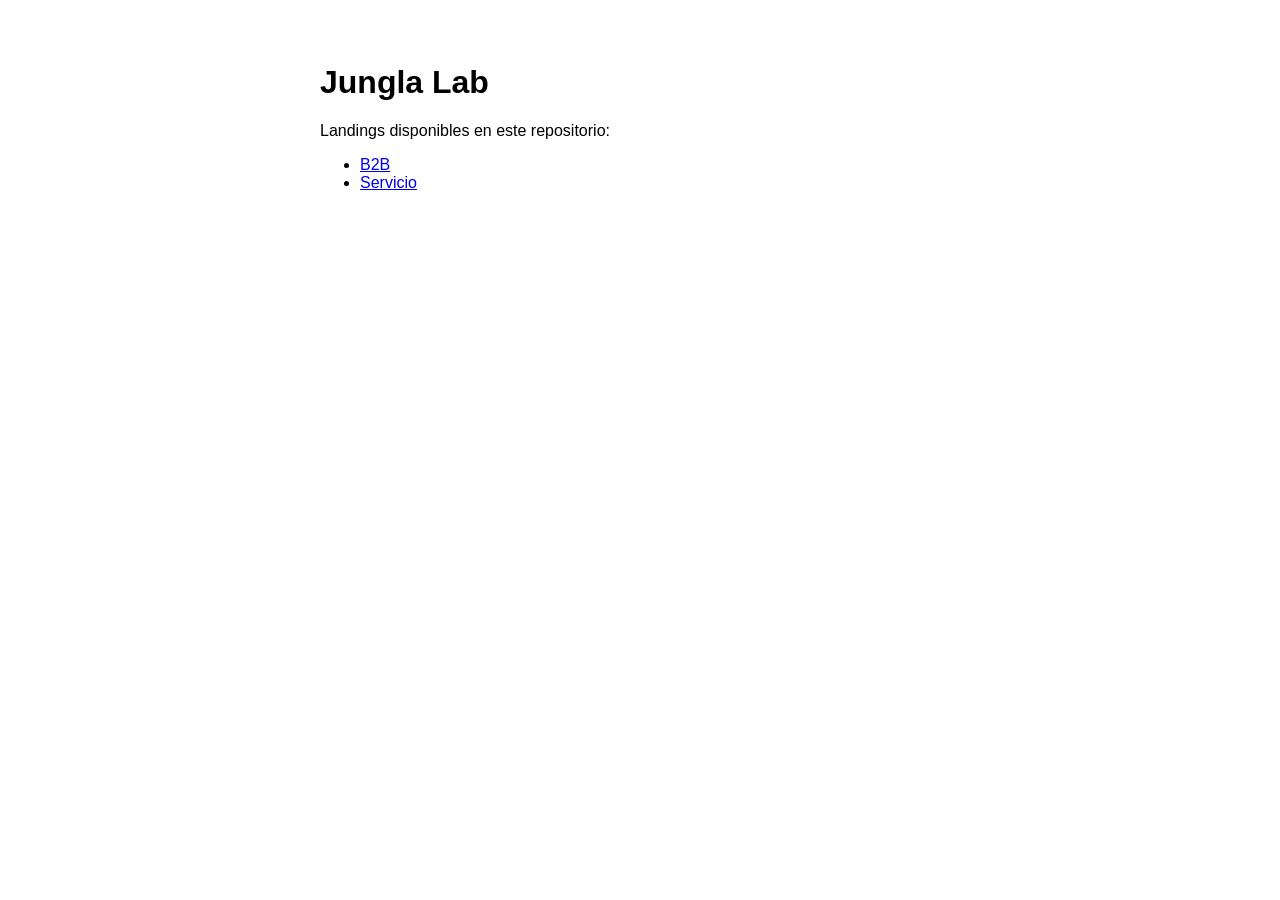
==== index.html @ 24c6817e "Add Google Tag Manager (GTM-NQWTKL9H) to index.html" ====
<!doctype html>
<html lang="es">
<head>
<!-- Google Tag Manager -->
<script>(function(w,d,s,l,i){w[l]=w[l]||[];w[l].push({'gtm.start':
new Date().getTime(),event:'gtm.js'});var f=d.getElementsByTagName(s)[0],
j=d.createElement(s),dl=l!='dataLayer'?'&l='+l:'';j.async=true;j.src=
'https://www.googletagmanager.com/gtm.js?id='+i+dl;f.parentNode.insertBefore(j,f);
})(window,document,'script','dataLayer','GTM-NQWTKL9H');</script>
<!-- End Google Tag Manager -->
  <meta charset="utf-8" />
  <title>Jungla Lab</title>
  <meta name="viewport" content="width=device-width, initial-scale=1" />
</head>
<body style="font-family: sans-serif; max-width: 640px; margin: 4rem auto; padding: 0 1rem;">
<!-- Google Tag Manager (noscript) -->
<noscript><iframe src="https://www.googletagmanager.com/ns.html?id=GTM-NQWTKL9H"
height="0" width="0" style="display:none;visibility:hidden"></iframe></noscript>
<!-- End Google Tag Manager (noscript) -->
  <h1>Jungla Lab</h1>
  <p>Landings disponibles en este repositorio:</p>
  <ul>
    <li><a href="/b2b.html">B2B</a></li>
    <li><a href="/servicio.html">Servicio</a></li>
  </ul>
</body>
</html>
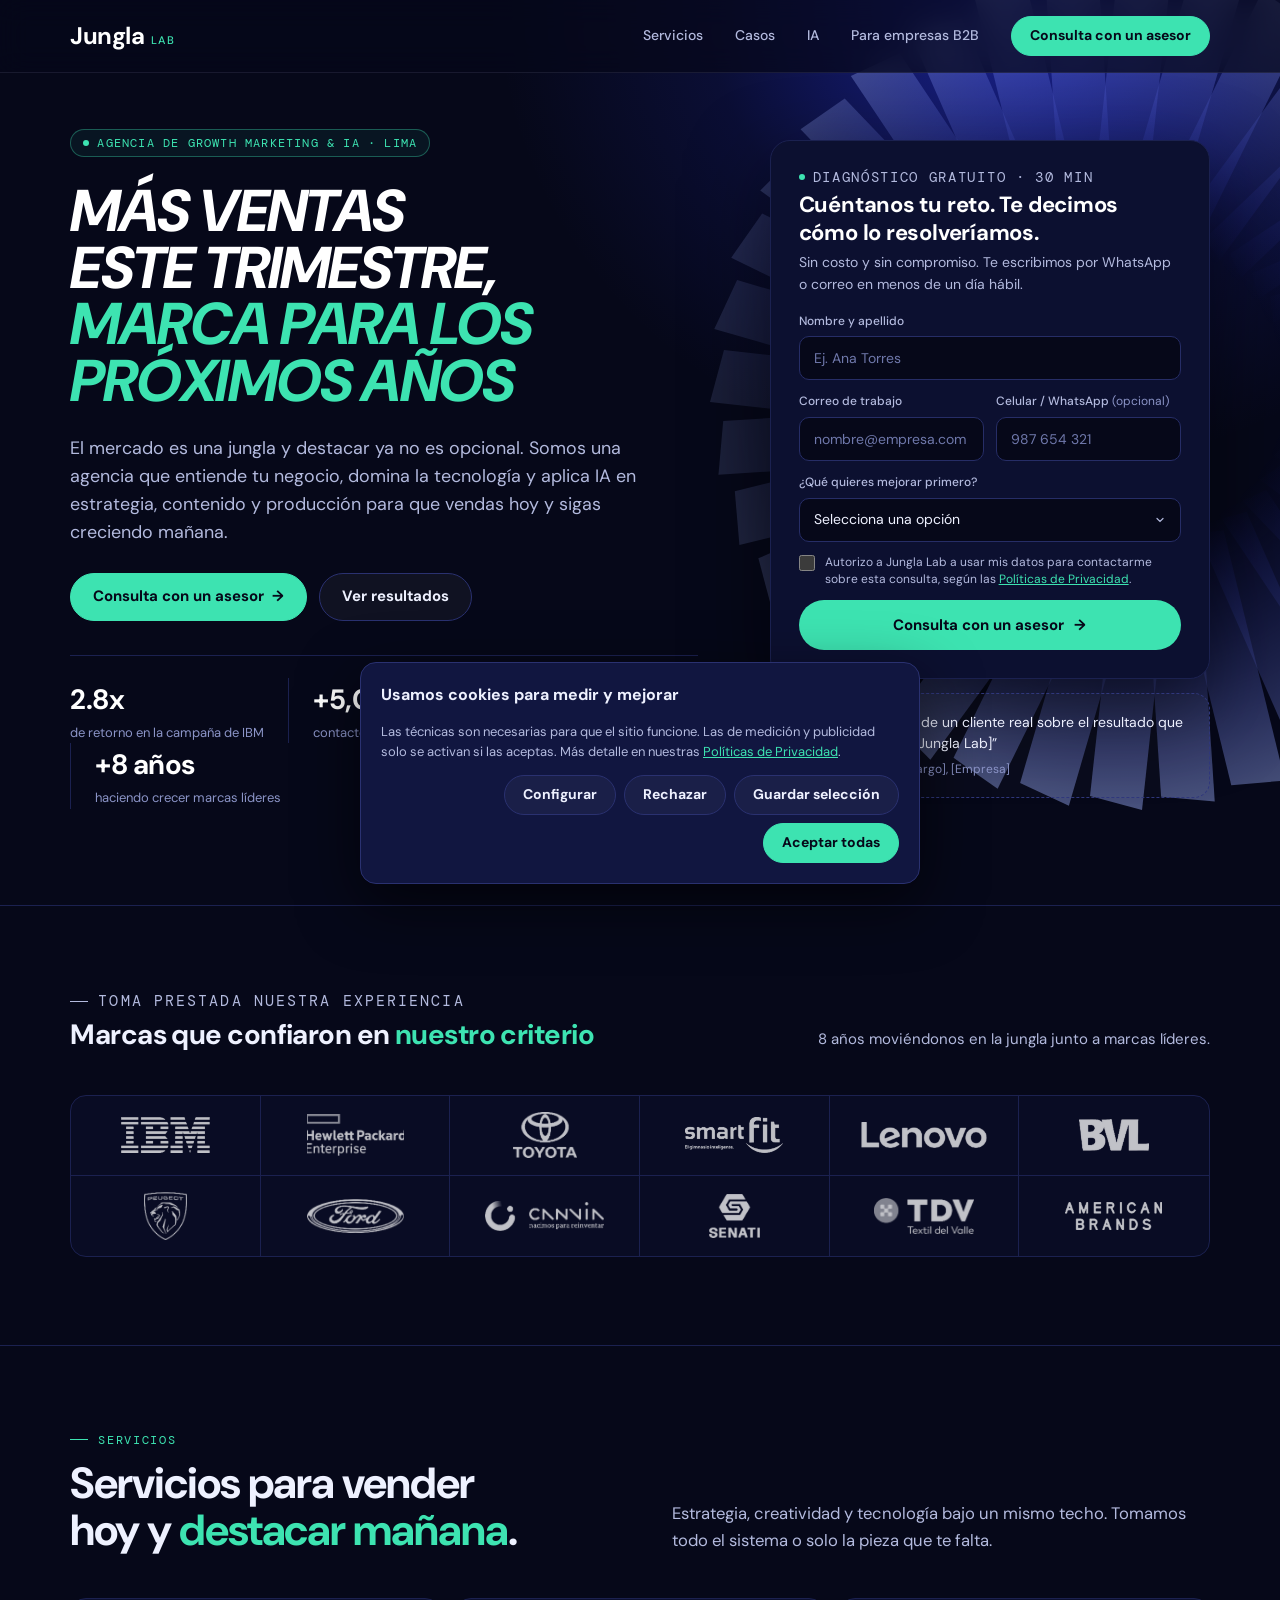
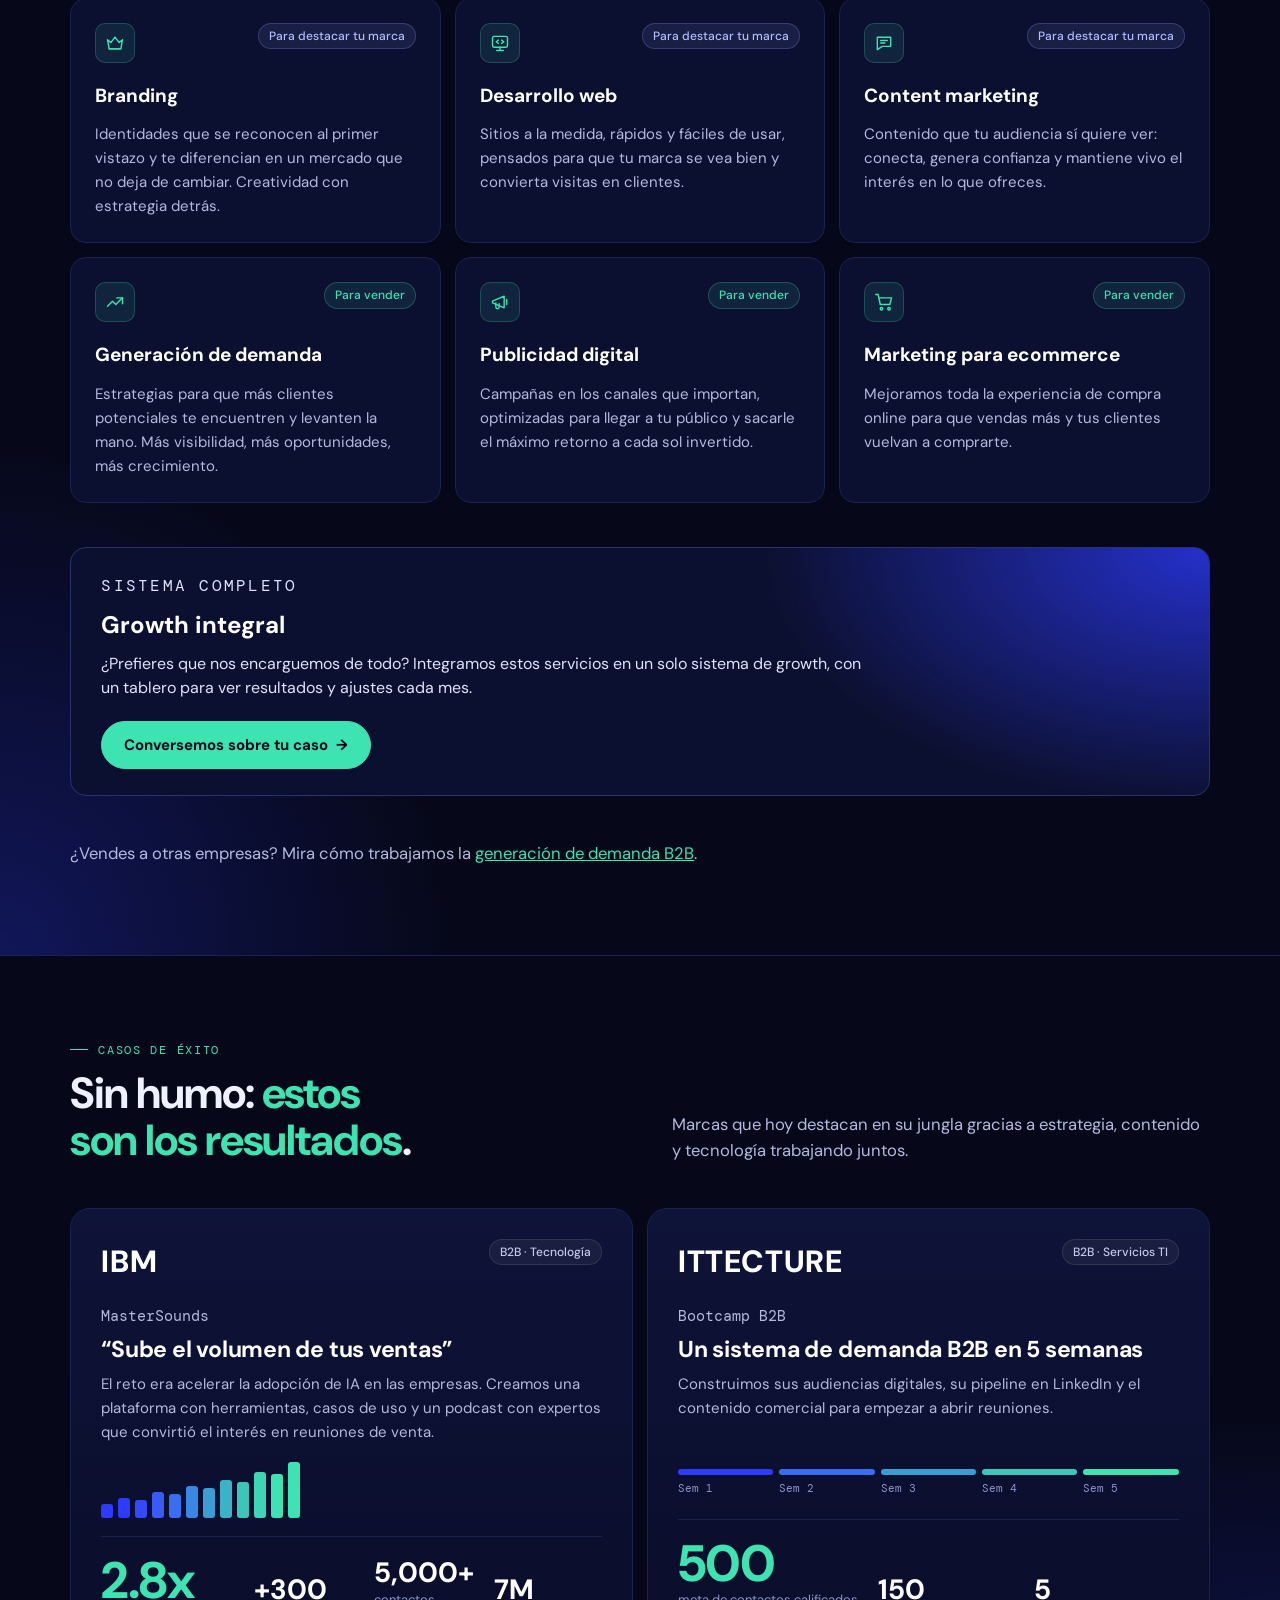
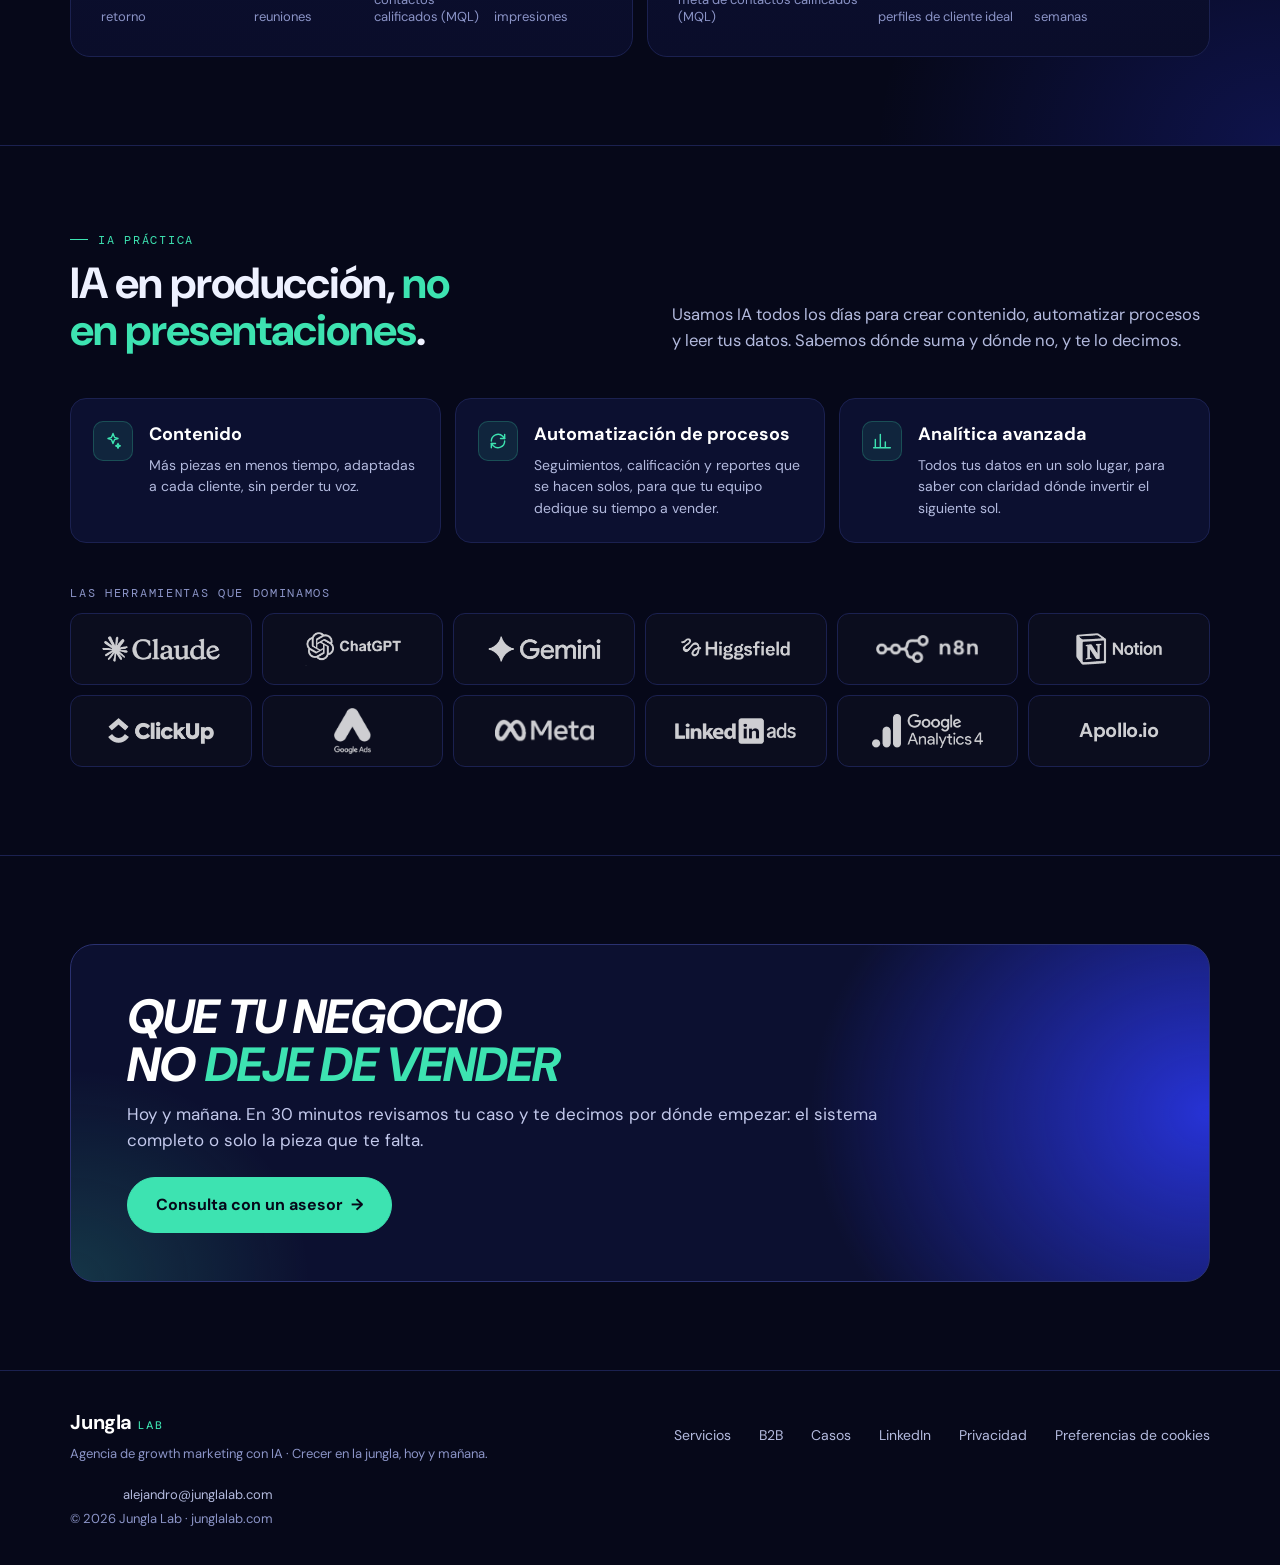
==== commit 0a967071: "Reemplazar landings placeholder por sitio completo de Jungla Lab Sitio con home, landing B2B, página" ====
--- a/index.html
+++ b/index.html
@@ -1,27 +1,180 @@
 <!doctype html>
-<html lang="es">
+<html lang="es-PE">
 <head>
-<!-- Google Tag Manager -->
-<script>(function(w,d,s,l,i){w[l]=w[l]||[];w[l].push({'gtm.start':
-new Date().getTime(),event:'gtm.js'});var f=d.getElementsByTagName(s)[0],
-j=d.createElement(s),dl=l!='dataLayer'?'&l='+l:'';j.async=true;j.src=
-'https://www.googletagmanager.com/gtm.js?id='+i+dl;f.parentNode.insertBefore(j,f);
-})(window,document,'script','dataLayer','GTM-NQWTKL9H');</script>
-<!-- End Google Tag Manager -->
-  <meta charset="utf-8" />
-  <title>Jungla Lab</title>
-  <meta name="viewport" content="width=device-width, initial-scale=1" />
+<meta charset="utf-8">
+<meta name="viewport" content="width=device-width, initial-scale=1, viewport-fit=cover">
+<title>Jungla Lab · Agencia de growth marketing con IA en Lima</title>
+<meta name="description" content="Agencia de growth marketing con inteligencia artificial en Lima. Branding, web, contenido, generación de demanda y publicidad digital. Pide tu diagnóstico gratuito de 30 minutos.">
+<meta name="robots" content="index, follow">
+<link rel="canonical" href="https://junglalab.com/">
+<meta name="theme-color" content="#060819">
+<meta property="og:type" content="website">
+<meta property="og:locale" content="es_PE">
+<meta property="og:site_name" content="Jungla Lab">
+<meta property="og:title" content="Jungla Lab · Agencia de growth marketing con IA en Lima">
+<meta property="og:description" content="Agencia de growth marketing con inteligencia artificial en Lima. Branding, web, contenido, generación de demanda y publicidad digital. Pide tu diagnóstico gratuito de 30 minutos.">
+<meta property="og:url" content="https://junglalab.com/">
+<link rel="icon" href="data:image/svg+xml,%3Csvg xmlns='http://www.w3.org/2000/svg' viewBox='0 0 32 32'%3E%3Crect width='32' height='32' rx='8' fill='%23060819'/%3E%3Ctext x='16' y='23' font-family='Arial' font-weight='700' font-size='19' text-anchor='middle' fill='%233de3b1'%3EJ%3C/text%3E%3C/svg%3E">
+<link rel="preconnect" href="https://fonts.googleapis.com">
+<link rel="preconnect" href="https://fonts.gstatic.com" crossorigin>
+<link rel="stylesheet" href="https://fonts.googleapis.com/css2?family=DM+Sans:ital,opsz,wght@0,9..40,400;0,9..40,500;0,9..40,700;0,9..40,800;1,9..40,800&family=DM+Mono:wght@400;500&display=swap">
+<link rel="stylesheet" href="assets/css/styles.css">
+<script>window.dataLayer=window.dataLayer||[];function gtag(){dataLayer.push(arguments);}gtag('consent','default',{ad_storage:'denied',ad_user_data:'denied',ad_personalization:'denied',analytics_storage:'denied',wait_for_update:500});</script>
+<script type="application/ld+json">{"@context": "https://schema.org", "@type": "ProfessionalService", "name": "Jungla Lab", "description": "Agencia de growth marketing con inteligencia artificial en Lima, Perú.", "url": "https://junglalab.com/", "email": "alejandro@junglalab.com", "areaServed": "PE", "address": {"@type": "PostalAddress", "addressLocality": "Lima", "addressCountry": "PE"}, "knowsAbout": ["Growth marketing", "Inteligencia artificial", "Branding", "Desarrollo web", "Generación de demanda B2B", "Publicidad digital"]}</script>
 </head>
-<body style="font-family: sans-serif; max-width: 640px; margin: 4rem auto; padding: 0 1rem;">
-<!-- Google Tag Manager (noscript) -->
-<noscript><iframe src="https://www.googletagmanager.com/ns.html?id=GTM-NQWTKL9H"
-height="0" width="0" style="display:none;visibility:hidden"></iframe></noscript>
-<!-- End Google Tag Manager (noscript) -->
-  <h1>Jungla Lab</h1>
-  <p>Landings disponibles en este repositorio:</p>
-  <ul>
-    <li><a href="/b2b.html">B2B</a></li>
-    <li><a href="/servicio.html">Servicio</a></li>
-  </ul>
+<body data-page="general">
+<a class="skip" href="#main">Saltar al contenido</a>
+<header class="site-header">
+<div class="wrap">
+<a class="logo" href="index.html" aria-label="Jungla Lab, inicio">Jungla<small>LAB</small></a>
+<nav class="nav" id="site-nav" aria-label="Principal"><a href="#servicios">Servicios</a><a href="#casos">Casos</a><a href="#ia">IA</a><a href="b2b.html">Para empresas B2B</a><a class="btn btn--sm" href="#formulario" data-cta="header">Consulta con un asesor</a></nav>
+<div class="header-actions">
+<a class="icon-btn icon-btn--wa" data-wa="header" href="#" aria-label="Escríbenos por WhatsApp" style="color:var(--wa-ink)"><svg viewBox="0 0 24 24" fill="none" stroke="currentColor" stroke-width="1.9" stroke-linecap="round" stroke-linejoin="round" aria-hidden="true" focusable="false"><path d="M3.5 20.5l1.3-4.2A8.5 8.5 0 1 1 8 19.4z"/><path d="M9 8.5c0 3.5 3 6.5 6.5 6.5l1.2-1.6-2-1-1 .8c-1-.4-2.5-1.9-2.9-2.9l.8-1-1-2z"/></svg></a>
+<button class="icon-btn menu-toggle" type="button" aria-expanded="false" aria-controls="site-nav" aria-label="Abrir menú"><svg viewBox="0 0 24 24" fill="none" stroke="currentColor" stroke-width="2" stroke-linecap="round" aria-hidden="true"><path class="bar bar1" d="M4 7h16"/><path class="bar bar2" d="M4 12h16"/><path class="bar bar3" d="M4 17h16"/></svg></button>
+</div>
+</div>
+</header>
+<main id="main">
+<section class="hero" id="inicio" aria-labelledby="hero-title">
+<svg class="hero__blade" viewBox="0 0 900 900" aria-hidden="true" focusable="false"><defs><linearGradient id="jg-blade" x1="0" y1="0" x2="0" y2="1"><stop offset="0" stop-color="#9fb2ff"/><stop offset="1" stop-color="#2d3bff" stop-opacity="0"/></linearGradient></defs><g><polygon points="438,30 490,44 462,300 410,286" fill="url(#jg-blade)" opacity="0.8" transform="rotate(0 450 450)"/><polygon points="438,30 490,44 462,300 410,286" fill="url(#jg-blade)" opacity="0.78" transform="rotate(10 450 450)"/><polygon points="438,30 490,44 462,300 410,286" fill="url(#jg-blade)" opacity="0.74" transform="rotate(20 450 450)"/><polygon points="438,30 490,44 462,300 410,286" fill="url(#jg-blade)" opacity="0.66" transform="rotate(30 450 450)"/><polygon points="438,30 490,44 462,300 410,286" fill="url(#jg-blade)" opacity="0.57" transform="rotate(40 450 450)"/><polygon points="438,30 490,44 462,300 410,286" fill="url(#jg-blade)" opacity="0.48" transform="rotate(50 450 450)"/><polygon points="438,30 490,44 462,300 410,286" fill="url(#jg-blade)" opacity="0.39" transform="rotate(60 450 450)"/><polygon points="438,30 490,44 462,300 410,286" fill="url(#jg-blade)" opacity="0.31" transform="rotate(70 450 450)"/><polygon points="438,30 490,44 462,300 410,286" fill="url(#jg-blade)" opacity="0.27" transform="rotate(80 450 450)"/><polygon points="438,30 490,44 462,300 410,286" fill="url(#jg-blade)" opacity="0.25" transform="rotate(90 450 450)"/><polygon points="438,30 490,44 462,300 410,286" fill="url(#jg-blade)" opacity="0.27" transform="rotate(100 450 450)"/><polygon points="438,30 490,44 462,300 410,286" fill="url(#jg-blade)" opacity="0.31" transform="rotate(110 450 450)"/><polygon points="438,30 490,44 462,300 410,286" fill="url(#jg-blade)" opacity="0.39" transform="rotate(120 450 450)"/><polygon points="438,30 490,44 462,300 410,286" fill="url(#jg-blade)" opacity="0.48" transform="rotate(130 450 450)"/><polygon points="438,30 490,44 462,300 410,286" fill="url(#jg-blade)" opacity="0.57" transform="rotate(140 450 450)"/><polygon points="438,30 490,44 462,300 410,286" fill="url(#jg-blade)" opacity="0.66" transform="rotate(150 450 450)"/><polygon points="438,30 490,44 462,300 410,286" fill="url(#jg-blade)" opacity="0.74" transform="rotate(160 450 450)"/><polygon points="438,30 490,44 462,300 410,286" fill="url(#jg-blade)" opacity="0.78" transform="rotate(170 450 450)"/><polygon points="438,30 490,44 462,300 410,286" fill="url(#jg-blade)" opacity="0.8" transform="rotate(180 450 450)"/><polygon points="438,30 490,44 462,300 410,286" fill="url(#jg-blade)" opacity="0.78" transform="rotate(190 450 450)"/><polygon points="438,30 490,44 462,300 410,286" fill="url(#jg-blade)" opacity="0.74" transform="rotate(200 450 450)"/><polygon points="438,30 490,44 462,300 410,286" fill="url(#jg-blade)" opacity="0.66" transform="rotate(210 450 450)"/><polygon points="438,30 490,44 462,300 410,286" fill="url(#jg-blade)" opacity="0.57" transform="rotate(220 450 450)"/><polygon points="438,30 490,44 462,300 410,286" fill="url(#jg-blade)" opacity="0.48" transform="rotate(230 450 450)"/><polygon points="438,30 490,44 462,300 410,286" fill="url(#jg-blade)" opacity="0.39" transform="rotate(240 450 450)"/><polygon points="438,30 490,44 462,300 410,286" fill="url(#jg-blade)" opacity="0.31" transform="rotate(250 450 450)"/><polygon points="438,30 490,44 462,300 410,286" fill="url(#jg-blade)" opacity="0.27" transform="rotate(260 450 450)"/><polygon points="438,30 490,44 462,300 410,286" fill="url(#jg-blade)" opacity="0.25" transform="rotate(270 450 450)"/><polygon points="438,30 490,44 462,300 410,286" fill="url(#jg-blade)" opacity="0.27" transform="rotate(280 450 450)"/><polygon points="438,30 490,44 462,300 410,286" fill="url(#jg-blade)" opacity="0.31" transform="rotate(290 450 450)"/><polygon points="438,30 490,44 462,300 410,286" fill="url(#jg-blade)" opacity="0.39" transform="rotate(300 450 450)"/><polygon points="438,30 490,44 462,300 410,286" fill="url(#jg-blade)" opacity="0.48" transform="rotate(310 450 450)"/><polygon points="438,30 490,44 462,300 410,286" fill="url(#jg-blade)" opacity="0.57" transform="rotate(320 450 450)"/><polygon points="438,30 490,44 462,300 410,286" fill="url(#jg-blade)" opacity="0.66" transform="rotate(330 450 450)"/><polygon points="438,30 490,44 462,300 410,286" fill="url(#jg-blade)" opacity="0.74" transform="rotate(340 450 450)"/><polygon points="438,30 490,44 462,300 410,286" fill="url(#jg-blade)" opacity="0.78" transform="rotate(350 450 450)"/></g></svg>
+<div class="wrap hero__grid">
+<div class="hero__copy">
+<p class="badge">Agencia de Growth Marketing &amp; IA · Lima</p>
+<h1 id="hero-title" data-variant-b="Más ventas este trimestre, &lt;span class=&quot;hl&quot;&gt;marca para los próximos años&lt;/span&gt;">Hacemos crecer tu negocio <span class="hl">con inteligencia artificial</span></h1>
+<p class="hero__sub">El mercado es una jungla y destacar ya no es opcional. Somos una agencia que entiende tu negocio, domina la tecnología y aplica IA en estrategia, contenido y producción para que vendas hoy y sigas creciendo mañana.</p>
+<div class="hero__ctas"><a class="btn" href="#formulario" data-cta="hero-principal">Consulta con un asesor <span aria-hidden="true">→</span></a><a class="btn btn--ghost" href="#casos" data-cta="hero-resultados">Ver resultados</a></div>
+<div class="stats"><div class="stat"><b>2.8x</b><span>de retorno en la campaña de IBM</span></div><div class="stat"><b>+5,000</b><span>contactos calificados generados</span></div><div class="stat"><b>+8 años</b><span>haciendo crecer marcas líderes</span></div></div>
+</div>
+<div class="hero__side" id="formulario">
+<form id="lead-form" class="lead-form card" novalidate aria-labelledby="form-title">
+<div class="form-head full">
+<p class="form-kicker">Diagnóstico gratuito · 30 min</p>
+<h2 id="form-title">Cuéntanos tu reto. Te decimos cómo lo resolveríamos.</h2>
+<p>Sin costo y sin compromiso. Te escribimos por WhatsApp o correo en menos de un día hábil.</p>
+</div>
+<label class="field full" for="f-nombre">Nombre y apellido
+<input id="f-nombre" name="nombre" type="text" autocomplete="name" placeholder="Ej. Ana Torres" required aria-describedby="f-nombre-error">
+<span class="field-error" id="f-nombre-error" aria-live="polite"></span></label>
+<label class="field" for="f-email">Correo de trabajo
+<input id="f-email" name="email" type="email" autocomplete="email" inputmode="email" placeholder="nombre@empresa.com" required aria-describedby="f-email-error">
+<span class="field-error" id="f-email-error" aria-live="polite"></span></label>
+<label class="field" for="f-celular"><span>Celular / WhatsApp <span class="opt">(opcional)</span></span>
+<input id="f-celular" name="celular" type="tel" autocomplete="tel" inputmode="tel" placeholder="987 654 321" aria-describedby="f-celular-error">
+<span class="field-error" id="f-celular-error" aria-live="polite"></span></label>
+<label class="field full" for="f-necesidad">¿Qué quieres mejorar primero?
+<select id="f-necesidad" name="necesidad" required aria-describedby="f-necesidad-error">
+<option value="">Selecciona una opción</option>
+<option>Atraer más clientes potenciales</option>
+<option>Convertir contactos en clientes</option>
+<option>Destacar mi marca</option>
+<option>Ordenar mi CRM y automatizar</option>
+<option>Usar IA en mi negocio</option>
+<option>Todavía no lo sé</option>
+</select>
+<span class="field-error" id="f-necesidad-error" aria-live="polite"></span></label>
+<div class="hp" aria-hidden="true"><label for="f-sitio">No llenar<input id="f-sitio" name="sitio_web" type="text" tabindex="-1" autocomplete="off"></label></div>
+<div class="field full">
+<label class="consent" for="f-consent"><input id="f-consent" name="consentimiento" type="checkbox" required aria-describedby="f-consent-error">
+<span id="f-consent-text">Autorizo a Jungla Lab a usar mis datos para contactarme sobre esta consulta, según las <a href="politicas-de-privacidad.html">Políticas de Privacidad</a>.</span></label>
+<span class="field-error" id="f-consent-error" aria-live="polite"></span>
+</div>
+<div id="form-status" class="form-status full" role="alert" hidden></div>
+<button type="submit" class="form-submit full">Consulta con un asesor <span aria-hidden="true">→</span></button>
+</form>
+<figure class="quote">
+<span class="quote__avatar" aria-hidden="true">[AB]</span>
+<div><blockquote>“[Cita breve de un cliente real sobre el resultado que obtuvo con Jungla Lab]”</blockquote>
+<figcaption>[Nombre] · [Cargo], [Empresa]</figcaption></div>
+</figure>
+</div>
+</div>
+</section><section class="section" id="clientes" aria-labelledby="clientes-title">
+<div class="wrap reveal">
+<div class="logos-head"><div><p class="eyebrow">Toma prestada nuestra experiencia</p><h2 id="clientes-title">Marcas que confiaron en <span class="hl">nuestro criterio</span></h2></div>
+<p>8 años moviéndonos en la jungla junto a marcas líderes.</p></div>
+<ul class="logo-grid" aria-label="Marcas que han trabajado con Jungla Lab"><li><img src="assets/img/clientes/ibm.png" alt="IBM" width="338" height="136" style="--h:36px" loading="lazy" decoding="async"></li><li><img src="assets/img/clientes/hpe.png" alt="Hewlett Packard Enterprise" width="440" height="190" style="--h:42px" loading="lazy" decoding="async"></li><li><img src="assets/img/clientes/toyota.png" alt="Toyota" width="274" height="198" style="--h:46px" loading="lazy" decoding="async"></li><li><img src="assets/img/clientes/smartfit.png" alt="Smart Fit" width="388" height="142" style="--h:36px" loading="lazy" decoding="async"></li><li><img src="assets/img/clientes/lenovo.png" alt="Lenovo" width="406" height="84" style="--h:26px" loading="lazy" decoding="async"></li><li><img src="assets/img/clientes/bvl.png" alt="BVL" width="260" height="118" style="--h:32px" loading="lazy" decoding="async"></li><li><img src="assets/img/clientes/peugeot.png" alt="Peugeot" width="200" height="220" style="--h:48px" loading="lazy" decoding="async"></li><li><img src="assets/img/clientes/ford.png" alt="Ford" width="398" height="140" style="--h:34px" loading="lazy" decoding="async"></li><li><img src="assets/img/clientes/canvia.png" alt="Canvia" width="494" height="124" style="--h:30px" loading="lazy" decoding="async"></li><li><img src="assets/img/clientes/senati.png" alt="Senati" width="252" height="218" style="--h:44px" loading="lazy" decoding="async"></li><li><img src="assets/img/clientes/tdv.png" alt="TDV Textil del Valle" width="412" height="148" style="--h:36px" loading="lazy" decoding="async"></li><li><img src="assets/img/clientes/americanbrands.png" alt="American Brands" width="318" height="92" style="--h:28px" loading="lazy" decoding="async"></li></ul>
+</div>
+</section><section class="section" id="servicios" aria-labelledby="servicios-title" style="background: radial-gradient(ellipse 50% 60% at 0% 100%, rgba(45,59,255,.28) 0%, rgba(6,8,25,0) 70%), var(--bg);">
+<div class="wrap reveal">
+<div class="sec-head">
+<div><p class="eyebrow">Servicios</p><h2 class="h2" id="servicios-title">Servicios para vender hoy y <span class="hl">destacar mañana</span>.</h2></div>
+<p class="lead">Estrategia, creatividad y tecnología bajo un mismo techo. Tomamos todo el sistema o solo la pieza que te falta.</p>
+</div>
+<div class="svc-grid"><article class="svc card"><div class="svc__top"><span class="tile"><svg viewBox="0 0 24 24" fill="none" stroke="#3de3b1" stroke-width="1.7" stroke-linecap="round" stroke-linejoin="round" aria-hidden="true" focusable="false"><path d="M3 8l4 3.5L12 5l5 6.5L21 8l-2 11H5z"/><path d="M5 19h14"/></svg></span><span class="chip chip--blue">Para destacar tu marca</span></div><h3>Branding</h3><p>Identidades que se reconocen al primer vistazo y te diferencian en un mercado que no deja de cambiar. Creatividad con estrategia detrás.</p></article><article class="svc card"><div class="svc__top"><span class="tile"><svg viewBox="0 0 24 24" fill="none" stroke="#3de3b1" stroke-width="1.7" stroke-linecap="round" stroke-linejoin="round" aria-hidden="true" focusable="false"><rect x="3" y="4" width="18" height="13" rx="2"/><path d="M8 21h8M12 17v4"/><path d="M10 8.5 7.5 10.5 10 12.5M14 8.5l2.5 2-2.5 2"/></svg></span><span class="chip chip--blue">Para destacar tu marca</span></div><h3>Desarrollo web</h3><p>Sitios a la medida, rápidos y fáciles de usar, pensados para que tu marca se vea bien y convierta visitas en clientes.</p></article><article class="svc card"><div class="svc__top"><span class="tile"><svg viewBox="0 0 24 24" fill="none" stroke="#3de3b1" stroke-width="1.7" stroke-linecap="round" stroke-linejoin="round" aria-hidden="true" focusable="false"><path d="M4 5h16v11H10l-6 4z"/><path d="M8 9h8M8 12h5"/></svg></span><span class="chip chip--blue">Para destacar tu marca</span></div><h3>Content marketing</h3><p>Contenido que tu audiencia sí quiere ver: conecta, genera confianza y mantiene vivo el interés en lo que ofreces.</p></article><article class="svc card"><div class="svc__top"><span class="tile"><svg viewBox="0 0 24 24" fill="none" stroke="#3de3b1" stroke-width="1.7" stroke-linecap="round" stroke-linejoin="round" aria-hidden="true" focusable="false"><path d="M3 17l6-6 4 4 8-8"/><path d="M14 7h7v7"/></svg></span><span class="chip chip--mint">Para vender</span></div><h3>Generación de demanda</h3><p>Estrategias para que más clientes potenciales te encuentren y levanten la mano. Más visibilidad, más oportunidades, más crecimiento.</p></article><article class="svc card"><div class="svc__top"><span class="tile"><svg viewBox="0 0 24 24" fill="none" stroke="#3de3b1" stroke-width="1.7" stroke-linecap="round" stroke-linejoin="round" aria-hidden="true" focusable="false"><path d="M3 11l14-6v14L3 13z"/><path d="M7 13v5a2 2 0 0 0 4 0v-4"/><path d="M20 9v6"/></svg></span><span class="chip chip--mint">Para vender</span></div><h3>Publicidad digital</h3><p>Campañas en los canales que importan, optimizadas para llegar a tu público y sacarle el máximo retorno a cada sol invertido.</p></article><article class="svc card"><div class="svc__top"><span class="tile"><svg viewBox="0 0 24 24" fill="none" stroke="#3de3b1" stroke-width="1.7" stroke-linecap="round" stroke-linejoin="round" aria-hidden="true" focusable="false"><circle cx="9" cy="20" r="1.5"/><circle cx="18" cy="20" r="1.5"/><path d="M2 3h3l2.5 12h11.5l2-8H6.2"/></svg></span><span class="chip chip--mint">Para vender</span></div><h3>Marketing para ecommerce</h3><p>Mejoramos toda la experiencia de compra online para que vendas más y tus clientes vuelvan a comprarte.</p></article></div>
+<div class="band">
+<div class="band__txt"><p class="band__kicker">Sistema completo</p><h3>Growth integral</h3>
+<p>¿Prefieres que nos encarguemos de todo? Integramos estos servicios en un solo sistema de growth, con un tablero para ver resultados y ajustes cada mes.</p></div>
+<a class="btn" href="#formulario" data-cta="growth-integral">Conversemos sobre tu caso <span aria-hidden="true">→</span></a>
+</div>
+<p class="lead" style="max-width:none">¿Vendes a otras empresas? Mira cómo trabajamos la <a href="b2b.html">generación de demanda B2B</a>.</p>
+</div>
+</section><section class="section section--casos" id="casos" aria-labelledby="casos-title" style="background: radial-gradient(ellipse 45% 60% at 100% 100%, rgba(45,59,255,.22) 0%, rgba(6,8,25,0) 70%), var(--bg);">
+<div class="wrap reveal">
+<div class="sec-head">
+<div><p class="eyebrow">Casos de éxito</p><h2 class="h2" id="casos-title">Sin humo: <span class="hl">estos son los resultados</span>.</h2></div>
+<p class="lead">Marcas que hoy destacan en su jungla gracias a estrategia, contenido y tecnología trabajando juntos.</p>
+</div>
+<div class="cases">
+<article class="case card">
+<div class="case__top"><span class="case__brand">IBM</span><span class="chip chip--gray">B2B · Tecnología</span></div>
+<div class="case__txt"><p class="case__proj">MasterSounds</p><h3>“Sube el volumen de tus ventas”</h3>
+<p>El reto era acelerar la adopción de IA en las empresas. Creamos una plataforma con herramientas, casos de uso y un podcast con expertos que convirtió el interés en reuniones de venta.</p></div>
+<div class="eq" aria-hidden="true"><span style="height:14px;background:#2d3bff"></span><span style="height:20px;background:#2d3bff"></span><span style="height:18px;background:#3448ff"></span><span style="height:26px;background:#3a59f5"></span><span style="height:24px;background:#3a6ef0"></span><span style="height:32px;background:#3a86e3"></span><span style="height:30px;background:#3a9dd4"></span><span style="height:38px;background:#3bb3c6"></span><span style="height:36px;background:#3cc6ba"></span><span style="height:46px;background:#3dd5b5"></span><span style="height:44px;background:#3de3b1"></span><span style="height:56px;background:#3de3b1"></span></div>
+<div class="kpis" style="grid-template-columns:1.3fr 1fr 1fr 1fr"><div class="kpi kpi--hero"><b>2.8x</b><span>retorno</span></div><div class="kpi"><b>+300</b><span>reuniones</span></div><div class="kpi"><b>5,000+</b><span>contactos calificados (MQL)</span></div><div class="kpi"><b>7M</b><span>impresiones</span></div></div>
+</article>
+<article class="case card">
+<div class="case__top"><span class="case__brand">ITTECTURE</span><span class="chip chip--gray">B2B · Servicios TI</span></div>
+<div class="case__txt"><p class="case__proj">Bootcamp B2B</p><h3>Un sistema de demanda B2B en 5 semanas</h3>
+<p>Construimos sus audiencias digitales, su pipeline en LinkedIn y el contenido comercial para empezar a abrir reuniones.</p></div>
+<div class="weeks" aria-hidden="true"><div><span style="background:#2d3bff"></span><small>Sem 1</small></div><div><span style="background:#3a6ef0"></span><small>Sem 2</small></div><div><span style="background:#3a9dd4"></span><small>Sem 3</small></div><div><span style="background:#3cc6ba"></span><small>Sem 4</small></div><div><span style="background:#3de3b1"></span><small>Sem 5</small></div></div>
+<div class="kpis" style="grid-template-columns:1.3fr 1fr 1fr"><div class="kpi kpi--hero"><b>500</b><span>meta de contactos calificados (MQL)</span></div><div class="kpi"><b>150</b><span>perfiles de cliente ideal</span></div><div class="kpi"><b>5</b><span>semanas</span></div></div>
+</article>
+</div>
+</div>
+</section><section class="section" id="ia" aria-labelledby="ia-title">
+<div class="wrap reveal">
+<div class="sec-head">
+<div><p class="eyebrow">IA práctica</p><h2 class="h2" id="ia-title">IA en producción, <span class="hl">no en presentaciones</span>.</h2></div>
+<p class="lead">Usamos IA todos los días para crear contenido, automatizar procesos y leer tus datos. Sabemos dónde suma y dónde no, y te lo decimos.</p>
+</div>
+<div class="ia-grid"><div class="ia-card card"><span class="tile"><svg viewBox="0 0 24 24" fill="none" stroke="#3de3b1" stroke-width="1.7" stroke-linecap="round" stroke-linejoin="round" aria-hidden="true" focusable="false"><path d="M12 3l1.8 4.6L18 9l-4.2 1.4L12 15l-1.8-4.6L6 9l4.2-1.4z"/><path d="M18 15l.8 2 2 .8-2 .8-.8 2-.8-2-2-.8 2-.8z"/></svg></span><div><h3>Contenido</h3><p>Más piezas en menos tiempo, adaptadas a cada cliente, sin perder tu voz.</p></div></div><div class="ia-card card"><span class="tile"><svg viewBox="0 0 24 24" fill="none" stroke="#3de3b1" stroke-width="1.7" stroke-linecap="round" stroke-linejoin="round" aria-hidden="true" focusable="false"><path d="M4 12a8 8 0 0 1 13.7-5.6L20 9"/><path d="M20 4v5h-5"/><path d="M20 12a8 8 0 0 1-13.7 5.6L4 15"/><path d="M4 20v-5h5"/></svg></span><div><h3>Automatización de procesos</h3><p>Seguimientos, calificación y reportes que se hacen solos, para que tu equipo dedique su tiempo a vender.</p></div></div><div class="ia-card card"><span class="tile"><svg viewBox="0 0 24 24" fill="none" stroke="#3de3b1" stroke-width="1.7" stroke-linecap="round" stroke-linejoin="round" aria-hidden="true" focusable="false"><path d="M4 20V10M10 20V4M16 20v-7M22 20H2"/></svg></span><div><h3>Analítica avanzada</h3><p>Todos tus datos en un solo lugar, para saber con claridad dónde invertir el siguiente sol.</p></div></div></div>
+<div><p class="tools-label">Las herramientas que dominamos</p><ul class="tools" aria-label="Herramientas"><li><img src="assets/img/herramientas/claude.png" alt="Claude" width="420" height="93" style="--h:26px" loading="lazy" decoding="async"></li><li><img src="assets/img/herramientas/chatgpt.png" alt="ChatGPT" width="338" height="120" style="--h:34px" loading="lazy" decoding="async"></li><li><img src="assets/img/herramientas/gemini.png" alt="Gemini" width="420" height="97" style="--h:26px" loading="lazy" decoding="async"></li><li><img src="assets/img/herramientas/higgsfield.png" alt="Higgsfield" width="420" height="85" style="--h:22px" loading="lazy" decoding="async"></li><li><img src="assets/img/herramientas/n8n.png" alt="n8n" width="420" height="115" style="--h:28px" loading="lazy" decoding="async"></li><li><img src="assets/img/herramientas/notion.png" alt="Notion" width="324" height="120" style="--h:32px" loading="lazy" decoding="async"></li><li><img src="assets/img/herramientas/clickup.png" alt="ClickUp" width="420" height="103" style="--h:26px" loading="lazy" decoding="async"></li><li><img src="assets/img/herramientas/googleads.png" alt="Google Ads" width="96" height="120" style="--h:46px" loading="lazy" decoding="async"></li><li><img src="assets/img/herramientas/meta.png" alt="Meta" width="420" height="119" style="--h:28px" loading="lazy" decoding="async"></li><li><img src="assets/img/herramientas/linkedin.png" alt="LinkedIn Ads" width="420" height="90" style="--h:26px" loading="lazy" decoding="async"></li><li><img src="assets/img/herramientas/ga4.png" alt="Google Analytics 4" width="390" height="120" style="--h:34px" loading="lazy" decoding="async"></li><li><span class="txt-logo">Apollo.io</span></li></ul></div>
+</div>
+</section><section class="section" id="contacto" aria-labelledby="cta-title">
+<div class="wrap reveal">
+<div class="cta-card">
+<div><h2 id="cta-title">Que tu negocio no <span class="hl">deje de vender</span></h2>
+<p>Hoy y mañana. En 30 minutos revisamos tu caso y te decimos por dónde empezar: el sistema completo o solo la pieza que te falta.</p></div>
+<a class="btn btn--lg" href="#formulario" data-cta="cierre">Consulta con un asesor <span aria-hidden="true">→</span></a>
+</div>
+</div>
+</section>
+</main>
+<footer class="site-footer">
+<div class="wrap">
+<div class="foot-brand"><a class="logo" href="index.html" style="font-size:20px">Jungla<small>LAB</small></a><span>Agencia de growth marketing con IA · Crecer en la jungla, hoy y mañana.</span></div>
+<nav class="foot-links" aria-label="Pie de página">
+<a href="index.html#servicios">Servicios</a><a href="b2b.html">B2B</a><a href="index.html#casos">Casos</a><a href="https://www.linkedin.com/company/" target="_blank" rel="noopener">LinkedIn</a><a href="politicas-de-privacidad.html">Privacidad</a><button type="button" data-consent="open">Preferencias de cookies</button>
+</nav>
+<div class="foot-contact"><a href="mailto:alejandro@junglalab.com">alejandro@junglalab.com</a><span>© 2026 Jungla Lab · junglalab.com</span></div>
+</div>
+</footer>
+<a class="wa-float" data-wa="flotante" href="#" aria-label="Escríbenos por WhatsApp"><svg viewBox="0 0 24 24" fill="none" stroke="currentColor" stroke-width="1.9" stroke-linecap="round" stroke-linejoin="round" aria-hidden="true" focusable="false"><path d="M3.5 20.5l1.3-4.2A8.5 8.5 0 1 1 8 19.4z"/><path d="M9 8.5c0 3.5 3 6.5 6.5 6.5l1.2-1.6-2-1-1 .8c-1-.4-2.5-1.9-2.9-2.9l.8-1-1-2z"/></svg>WhatsApp</a>
+<div class="cookie" id="cookie-banner" role="dialog" aria-modal="false" aria-labelledby="cookie-title" hidden>
+<h2 id="cookie-title">Usamos cookies para medir y mejorar</h2>
+<p>Las técnicas son necesarias para que el sitio funcione. Las de medición y publicidad solo se activan si las aceptas. Más detalle en nuestras <a href="politicas-de-privacidad.html#cookies">Políticas de Privacidad</a>.</p>
+<div class="cookie__prefs" id="cookie-prefs" hidden>
+<label class="cookie__opt" for="ck-analytics"><span>Medición<small>Google Analytics: visitas y rendimiento de campañas.</small></span><input type="checkbox" id="ck-analytics"></label>
+<label class="cookie__opt" for="ck-marketing"><span>Publicidad<small>Píxeles de Google Ads, Meta y LinkedIn para anuncios y remarketing.</small></span><input type="checkbox" id="ck-marketing"></label>
+</div>
+<div class="cookie__actions">
+<button type="button" class="btn btn--sm btn--ghost" data-consent="prefs">Configurar</button>
+<button type="button" class="btn btn--sm btn--ghost" data-consent="reject">Rechazar</button>
+<button type="button" class="btn btn--sm btn--ghost" data-consent="save">Guardar selección</button>
+<button type="button" class="btn btn--sm" data-consent="accept">Aceptar todas</button>
+</div>
+</div>
+<script src="assets/js/config.js"></script>
+<script src="assets/js/main.js"></script>
 </body>
 </html>
--- a/assets/css/styles.css
+++ b/assets/css/styles.css
@@ -0,0 +1,327 @@
+/* Jungla Lab · sitio web
+   Layout: contenedor de 1280px con gutter fluido; secciones apiladas sobre un solo fondo azul noche,
+   separadas por líneas finas; tarjetas de una sola familia; menta = acción, azul eléctrico = brillo. */
+:root {
+  --bg: #060819;
+  --surface: #0c1030;
+  --surface-2: #111640;
+  --border: #1b2150;
+  --border-2: #2a3170;
+  --txt: #eef1ff;
+  --txt-2: #b3bade;
+  --txt-3: #8b94c7;
+  --accent: #3de3b1;
+  --accent-ink: #060819;
+  --blue: #2d3bff;
+  --wa: #25d366;
+  --wa-ink: #06290f;
+  --error: #ff8a80;
+
+  --f-sans: "DM Sans", -apple-system, "Segoe UI", Roboto, sans-serif;
+  --f-mono: "DM Mono", ui-monospace, "SFMono-Regular", Menlo, monospace;
+
+  --gutter: clamp(16px, 5.5vw, 80px);
+  --radius: 16px;
+  --section-y: clamp(56px, 7vw, 88px);
+  color-scheme: dark;
+}
+
+*, *::before, *::after { box-sizing: border-box; }
+html { scroll-behavior: smooth; scroll-padding-top: 88px; -webkit-text-size-adjust: 100%; }
+body { margin: 0; background: var(--bg); color: var(--txt); font: 400 16px/1.55 var(--f-sans); -webkit-font-smoothing: antialiased; overflow-x: hidden; }
+img { max-width: 100%; height: auto; display: block; }
+a { color: var(--accent); }
+a:hover { color: #8ff0d2; }
+h1, h2, h3 { margin: 0; text-wrap: balance; }
+p { margin: 0; }
+button, input, select { font: inherit; color: inherit; }
+:focus-visible { outline: 2px solid var(--accent); outline-offset: 3px; border-radius: 6px; }
+[hidden] { display: none !important; }
+.sr-only { position: absolute; width: 1px; height: 1px; padding: 0; margin: -1px; overflow: hidden; clip: rect(0 0 0 0); white-space: nowrap; border: 0; }
+.skip { position: absolute; left: 16px; top: -60px; z-index: 100; background: var(--accent); color: var(--accent-ink); padding: 10px 16px; border-radius: 999px; font-weight: 700; text-decoration: none; }
+.skip:focus { top: 12px; }
+
+.wrap { width: 100%; max-width: calc(1280px + 2 * var(--gutter)); margin-inline: auto; padding-inline: var(--gutter); }
+
+/* ---------- elementos base ---------- */
+.eyebrow { display: flex; align-items: center; gap: 10px; font: 400 12px/1 var(--f-mono); letter-spacing: .14em; text-transform: uppercase; color: var(--accent); }
+.eyebrow::before { content: ""; width: 18px; height: 1px; background: currentColor; }
+.hl { color: var(--accent); }
+.h2 { font-size: clamp(30px, 3.4vw, 44px); line-height: 1.08; font-weight: 700; letter-spacing: -.025em; }
+.lead { font-size: clamp(15px, 1.3vw, 17px); line-height: 1.6; color: var(--txt-2); max-width: 540px; }
+.sec-head { display: grid; grid-template-columns: repeat(2, minmax(0, 1fr)); gap: 24px 64px; align-items: end; }
+.sec-head > div { display: flex; flex-direction: column; gap: 14px; min-width: 0; }
+
+.btn { display: inline-flex; align-items: center; justify-content: center; gap: 8px; height: 48px; padding: 0 22px; border-radius: 999px; border: 1px solid var(--accent); background: var(--accent); color: var(--accent-ink); font-size: 15px; font-weight: 700; text-decoration: none; cursor: pointer; transition: transform .15s ease, filter .15s ease, background .15s; white-space: nowrap; }
+.btn:hover { color: var(--accent-ink); filter: brightness(1.08); transform: translateY(-1px); }
+.btn--ghost { background: rgba(255,255,255,.04); color: var(--txt); border-color: var(--border-2); }
+.btn--ghost:hover { color: var(--txt); background: rgba(255,255,255,.08); }
+.btn--sm { height: 40px; padding: 0 18px; font-size: 14px; }
+.btn--lg { height: 56px; padding: 0 28px; font-size: 16px; }
+.btn--wa { background: var(--wa); border-color: var(--wa); color: var(--wa-ink); }
+.btn--wa:hover { color: var(--wa-ink); }
+
+.card { background: var(--surface); border: 1px solid var(--border); border-radius: var(--radius); }
+.tile { width: 40px; height: 40px; flex-shrink: 0; border-radius: 10px; background: rgba(61,227,177,.10); border: 1px solid rgba(61,227,177,.22); display: flex; align-items: center; justify-content: center; }
+.tile svg { width: 20px; height: 20px; }
+.chip { align-self: flex-start; padding: 3px 10px; border-radius: 999px; font-size: 12px; font-weight: 500; white-space: nowrap; }
+.chip--mint { background: rgba(61,227,177,.10); color: var(--accent); border: 1px solid rgba(61,227,177,.25); }
+.chip--blue { background: rgba(143,155,255,.10); color: #b3bcff; border: 1px solid rgba(143,155,255,.25); }
+.chip--gray { background: rgba(255,255,255,.05); color: #c3c9ec; border: 1px solid rgba(255,255,255,.10); }
+
+.section { position: relative; padding-block: var(--section-y); border-top: 1px solid var(--border); }
+.section > .wrap { display: flex; flex-direction: column; gap: 44px; }
+
+/* ---------- header ---------- */
+.site-header { position: sticky; top: env(safe-area-inset-top, 0px); z-index: 40; background: rgba(6,8,25,.72); backdrop-filter: blur(14px); -webkit-backdrop-filter: blur(14px); border-bottom: 1px solid rgba(184,191,230,.10); }
+.site-header .wrap { height: 72px; display: flex; align-items: center; justify-content: space-between; gap: 24px; }
+.logo { display: inline-flex; align-items: baseline; gap: 6px; color: #fff; text-decoration: none; font-size: 24px; font-weight: 700; letter-spacing: -.02em; }
+.logo small { font-size: 11px; font-weight: 500; letter-spacing: .16em; color: var(--accent); }
+.logo:hover { color: #fff; }
+.nav { display: flex; align-items: center; gap: 32px; }
+.nav a:not(.btn) { color: var(--txt-2); text-decoration: none; font-size: 14px; font-weight: 500; }
+.nav a:not(.btn):hover, .nav a[aria-current="page"] { color: var(--txt); }
+.header-actions { display: none; align-items: center; gap: 8px; }
+.icon-btn { width: 40px; height: 40px; border-radius: 10px; border: 1px solid var(--border-2); background: rgba(255,255,255,.03); display: inline-flex; align-items: center; justify-content: center; cursor: pointer; color: var(--txt); padding: 0; }
+.icon-btn--wa { background: var(--wa); border-color: var(--wa); }
+.icon-btn svg { width: 20px; height: 20px; }
+.menu-toggle .bar { transition: transform .2s, opacity .2s; transform-origin: center; }
+.menu-toggle[aria-expanded="true"] .bar1 { transform: translateY(5px) rotate(45deg); }
+.menu-toggle[aria-expanded="true"] .bar2 { opacity: 0; }
+.menu-toggle[aria-expanded="true"] .bar3 { transform: translateY(-5px) rotate(-45deg); }
+
+/* ---------- hero ---------- */
+.hero { position: relative; overflow: hidden; background: radial-gradient(ellipse 55% 70% at 80% 0%, rgba(45,59,255,.55) 0%, rgba(45,59,255,.12) 45%, rgba(6,8,25,0) 75%), var(--bg); margin-top: -73px; padding-top: 73px; }
+.hero__blade { position: absolute; right: -300px; top: -60px; width: 900px; height: 900px; opacity: .55; pointer-events: none; }
+.hero__grid { position: relative; display: grid; grid-template-columns: minmax(0, 1fr) 440px; gap: 72px; align-items: center; padding-block: 56px 96px; }
+.hero__copy { display: flex; flex-direction: column; gap: 26px; min-width: 0; }
+.badge { display: inline-flex; align-self: flex-start; align-items: center; gap: 8px; padding: 6px 12px; border: 1px solid rgba(61,227,177,.35); border-radius: 999px; background: rgba(61,227,177,.06); font: 400 12px/1.2 var(--f-mono); letter-spacing: .1em; text-transform: uppercase; color: var(--accent); }
+.badge::before { content: ""; width: 6px; height: 6px; border-radius: 50%; background: var(--accent); flex-shrink: 0; }
+.hero h1 { font-size: clamp(38px, 4.6vw, 66px); line-height: .96; font-weight: 800; font-style: italic; text-transform: uppercase; letter-spacing: -.03em; color: #fff; }
+.hero__sub { font-size: clamp(16px, 1.4vw, 19px); line-height: 1.55; color: var(--txt-2); max-width: 590px; }
+.hero__ctas { display: flex; flex-wrap: wrap; gap: 12px; }
+.stats { display: flex; flex-wrap: wrap; margin-top: 8px; padding-top: 22px; border-top: 1px solid var(--border); }
+.stat { display: flex; flex-direction: column; gap: 2px; padding-inline: 24px; border-left: 1px solid var(--border); }
+.stat:first-child { padding-left: 0; border-left: 0; }
+.stat b { font-size: 28px; font-weight: 700; color: #fff; letter-spacing: -.02em; font-variant-numeric: tabular-nums; }
+.stat span { font-size: 13px; color: var(--txt-3); }
+.hero__side { display: flex; flex-direction: column; gap: 14px; min-width: 0; }
+
+/* ---------- formulario ---------- */
+.lead-form { padding: 28px; border-radius: 20px; display: grid; grid-template-columns: repeat(2, minmax(0, 1fr)); gap: 12px; box-shadow: 0 30px 80px rgba(0,0,0,.5); }
+.lead-form .full { grid-column: 1 / -1; }
+.form-head { display: flex; flex-direction: column; gap: 6px; margin-bottom: 4px; }
+.form-kicker { display: flex; align-items: center; gap: 8px; font: 400 11px/1.2 var(--f-mono); letter-spacing: .12em; text-transform: uppercase; color: var(--accent); }
+.form-kicker::before { content: ""; width: 6px; height: 6px; border-radius: 50%; background: var(--accent); }
+.form-head h2 { font-size: 22px; line-height: 1.25; font-weight: 700; letter-spacing: -.01em; color: #fff; }
+.form-head p { font-size: 14px; color: var(--txt-2); }
+.field { display: flex; flex-direction: column; gap: 6px; font-size: 12px; font-weight: 500; color: var(--txt-2); min-width: 0; }
+.field .opt { color: var(--txt-3); font-weight: 400; }
+.field input, .field select { height: 44px; border: 1px solid #262d66; border-radius: 10px; padding: 0 14px; font-size: 14px; font-weight: 400; background: var(--bg); color: var(--txt); width: 100%; transition: border-color .15s; }
+.field select { padding-right: 36px; appearance: none; -webkit-appearance: none; background-image: url("data:image/svg+xml,%3Csvg xmlns='http://www.w3.org/2000/svg' width='12' height='12' viewBox='0 0 24 24' fill='none' stroke='%23b3bade' stroke-width='2.4' stroke-linecap='round'%3E%3Cpath d='m6 9 6 6 6-6'/%3E%3C/svg%3E"); background-repeat: no-repeat; background-position: right 14px center; }
+.field input::placeholder { color: #6f78ab; }
+.field input:focus, .field select:focus { outline: none; border-color: var(--accent); }
+.field [aria-invalid="true"] { border-color: var(--error); }
+.field-error { font-size: 12px; font-weight: 400; color: var(--error); min-height: 0; }
+.field-error:empty { display: none; }
+.consent { display: flex; gap: 10px; align-items: flex-start; font-size: 12px; font-weight: 400; line-height: 1.45; color: var(--txt-2); }
+.consent input { width: 16px; height: 16px; margin: 1px 0 0; flex-shrink: 0; accent-color: var(--accent); }
+.hp { position: absolute; left: -9999px; width: 1px; height: 1px; overflow: hidden; }
+.form-submit { height: 50px; border: 0; border-radius: 999px; background: var(--accent); color: var(--accent-ink); font-size: 15px; font-weight: 700; cursor: pointer; display: flex; align-items: center; justify-content: center; gap: 10px; transition: filter .15s; }
+.form-submit:hover { filter: brightness(1.08); }
+.form-submit[disabled] { cursor: progress; filter: saturate(.6); }
+.spinner { width: 16px; height: 16px; border-radius: 50%; border: 2px solid rgba(6,8,25,.3); border-top-color: var(--accent-ink); animation: spin .8s linear infinite; }
+@keyframes spin { to { transform: rotate(360deg); } }
+.form-status { font-size: 13px; line-height: 1.45; border-radius: 10px; padding: 10px 12px; }
+.form-status--error { background: rgba(255,138,128,.1); border: 1px solid rgba(255,138,128,.35); color: #ffd3cf; }
+.form-status--info { background: rgba(61,227,177,.08); border: 1px solid rgba(61,227,177,.3); color: var(--txt); }
+.form-status a { font-weight: 700; }
+.quote { margin: 0; display: flex; gap: 14px; align-items: flex-start; padding: 18px 20px; border-radius: var(--radius); border: 1px dashed #2f377c; background: rgba(255,255,255,.02); }
+.quote__avatar { width: 36px; height: 36px; flex-shrink: 0; border-radius: 50%; background: #1a2170; display: flex; align-items: center; justify-content: center; font-size: 12px; font-weight: 700; color: var(--accent); }
+.quote blockquote { margin: 0; font-size: 14px; line-height: 1.5; color: var(--txt); }
+.quote figcaption { font-size: 12px; color: var(--txt-3); margin-top: 6px; }
+
+/* ---------- logos ---------- */
+.logos-head { display: flex; justify-content: space-between; align-items: flex-end; gap: 16px; flex-wrap: wrap; }
+.logos-head > div { display: flex; flex-direction: column; gap: 10px; }
+.logos-head h2 { font-size: clamp(22px, 2.2vw, 28px); line-height: 1.15; font-weight: 700; letter-spacing: -.02em; }
+.logos-head p { font-size: 15px; color: var(--txt-2); }
+.logo-grid { list-style: none; margin: 0; padding: 0; display: grid; grid-template-columns: repeat(6, minmax(0, 1fr)); border: 1px solid var(--border); border-radius: var(--radius); background: rgba(12,16,48,.5); overflow: hidden; }
+.logo-grid li { height: 80px; display: flex; align-items: center; justify-content: center; padding: 0 16px; border-right: 1px solid var(--border); border-bottom: 1px solid var(--border); }
+.logo-grid li:nth-child(6n) { border-right: 0; }
+.logo-grid li:nth-last-child(-n+6) { border-bottom: 0; }
+.logo-grid img { width: auto; max-height: var(--h, 36px); max-width: 100%; opacity: .75; transition: opacity .2s; }
+.logo-grid li:hover img { opacity: 1; }
+
+/* ---------- servicios ---------- */
+.svc-grid { display: grid; grid-template-columns: repeat(3, minmax(0, 1fr)); gap: 14px; }
+.svc-grid--4 { grid-template-columns: repeat(4, minmax(0, 1fr)); }
+.svc { padding: 24px; display: flex; flex-direction: column; gap: 12px; min-width: 0; transition: border-color .2s, transform .2s; }
+.svc:hover { border-color: var(--border-2); transform: translateY(-2px); }
+.svc__top { display: flex; justify-content: space-between; align-items: flex-start; gap: 10px; }
+.svc h3 { margin-top: 6px; font-size: 19px; font-weight: 700; color: #fff; }
+.svc p { font-size: 15px; line-height: 1.6; color: var(--txt-2); }
+.band { position: relative; overflow: hidden; background: radial-gradient(ellipse 60% 160% at 100% 0%, rgba(45,59,255,.75) 0%, rgba(45,59,255,0) 65%), var(--surface); border: 1px solid var(--border-2); border-radius: var(--radius); padding: 26px 30px; display: flex; align-items: center; justify-content: space-between; gap: 20px 32px; flex-wrap: wrap; }
+.band__txt { display: flex; flex-direction: column; gap: 8px; max-width: 780px; min-width: 0; }
+.band__kicker { font: 400 11px/1.2 var(--f-mono); letter-spacing: .14em; text-transform: uppercase; color: var(--accent); }
+.band h3 { font-size: 24px; font-weight: 700; color: #fff; }
+.band p { font-size: 16px; line-height: 1.55; color: #dfe3fb; }
+.svc--growth { grid-column: span 2; background: radial-gradient(ellipse 70% 130% at 100% 0%, rgba(45,59,255,.75) 0%, rgba(45,59,255,0) 65%), var(--surface); border-color: var(--border-2); justify-content: space-between; }
+
+/* ---------- funnel (B2B) ---------- */
+.funnel { list-style: none; margin: 0; padding: 0; display: grid; grid-template-columns: repeat(5, minmax(0, 1fr)); gap: 14px; counter-reset: stage; }
+.stage { display: flex; flex-direction: column; gap: 14px; min-width: 0; }
+.stage__node { display: flex; align-items: center; }
+.stage__num { width: 32px; height: 32px; flex-shrink: 0; border-radius: 50%; border: 1px solid var(--accent); background: var(--bg); display: flex; align-items: center; justify-content: center; font: 400 12px/1 var(--f-mono); color: var(--accent); }
+.stage__line { flex-grow: 1; height: 1px; background: linear-gradient(90deg, #3de3b1, rgba(61,227,177,.15)); }
+.stage__card { flex-grow: 1; padding: 20px; display: flex; flex-direction: column; gap: 10px; }
+.stage__name { font: 400 11px/1.2 var(--f-mono); letter-spacing: .12em; text-transform: uppercase; color: var(--accent); }
+.stage__card h3 { font-size: 20px; font-weight: 700; letter-spacing: -.01em; color: #fff; }
+.stage__card p { font-size: 14px; line-height: 1.55; color: var(--txt-2); }
+.stage__kpi { font-size: 12px !important; color: var(--txt-3) !important; }
+.stage__out { margin-top: auto; padding-top: 4px; font: 400 12px/1.4 var(--f-mono); color: var(--accent); }
+.stage--last .stage__num { background: var(--accent); color: var(--accent-ink); }
+.stage--last .stage__card { background: linear-gradient(180deg, rgba(61,227,177,.10), rgba(61,227,177,.03)); border-color: rgba(61,227,177,.4); }
+
+/* ---------- casos ---------- */
+.cases { display: grid; grid-template-columns: repeat(2, minmax(0, 1fr)); gap: 14px; }
+.case { border-radius: 20px; background: linear-gradient(180deg, #0e1338 0%, #0a0d2a 100%); padding: clamp(20px, 2.4vw, 30px); display: flex; flex-direction: column; gap: 18px; min-width: 0; }
+.case__top { display: flex; justify-content: space-between; align-items: center; gap: 10px; }
+.case__brand { font-size: clamp(24px, 2.4vw, 32px); font-weight: 800; letter-spacing: .02em; color: #fff; }
+.case__proj { font: 400 12px/1.2 var(--f-mono); color: var(--accent); }
+.case h3 { font-size: clamp(19px, 1.8vw, 24px); line-height: 1.2; font-weight: 700; color: #fff; letter-spacing: -.01em; }
+.case p { font-size: 15px; line-height: 1.6; color: var(--txt-2); }
+.case__txt { display: flex; flex-direction: column; gap: 8px; }
+.eq { display: flex; align-items: flex-end; gap: 5px; height: 56px; }
+.eq span { width: 12px; border-radius: 3px; }
+.weeks { display: grid; grid-template-columns: repeat(5, minmax(0, 1fr)); gap: 6px; align-items: end; height: 56px; }
+.weeks div { display: flex; flex-direction: column; gap: 8px; }
+.weeks span { height: 6px; border-radius: 3px; }
+.weeks small { font: 400 11px/1 var(--f-mono); color: var(--txt-3); }
+.kpis { margin-top: auto; display: grid; gap: 12px; border-top: 1px solid var(--border); padding-top: 18px; align-items: end; }
+.kpi { display: flex; flex-direction: column; gap: 2px; min-width: 0; }
+.kpi b { font-size: 28px; line-height: 1.1; font-weight: 700; color: #fff; font-variant-numeric: tabular-nums; }
+.kpi span { font-size: 13px; line-height: 1.35; color: var(--txt-3); }
+.kpi--hero b { font-size: clamp(40px, 4vw, 52px); line-height: 1; font-weight: 800; color: var(--accent); letter-spacing: -.03em; }
+
+/* ---------- IA ---------- */
+.ia-grid { display: grid; grid-template-columns: repeat(3, minmax(0, 1fr)); gap: 14px; }
+.ia-card { padding: 22px; display: flex; gap: 16px; align-items: flex-start; min-width: 0; }
+.ia-card h3 { font-size: 18px; font-weight: 700; color: #fff; margin-bottom: 6px; }
+.ia-card p { font-size: 14px; line-height: 1.55; color: var(--txt-2); }
+.tools-label { font: 400 12px/1 var(--f-mono); letter-spacing: .14em; text-transform: uppercase; color: var(--txt-3); }
+.tools { list-style: none; margin: 14px 0 0; padding: 0; display: grid; grid-template-columns: repeat(6, minmax(0, 1fr)); gap: 10px; }
+.tools li { height: 72px; border-radius: 12px; background: rgba(255,255,255,.02); border: 1px solid var(--border); display: flex; align-items: center; justify-content: center; padding: 0 16px; }
+.tools img { width: auto; max-height: var(--h, 28px); max-width: 100%; opacity: .8; }
+.tools .txt-logo { font-size: 20px; font-weight: 700; letter-spacing: -.02em; color: #fff; opacity: .8; }
+
+/* ---------- CTA + footer ---------- */
+.cta-card { position: relative; overflow: hidden; border-radius: 24px; border: 1px solid var(--border-2); background: radial-gradient(ellipse 50% 140% at 100% 50%, rgba(45,59,255,.8) 0%, rgba(45,59,255,0) 70%), radial-gradient(ellipse 30% 90% at 0% 100%, rgba(61,227,177,.18) 0%, rgba(61,227,177,0) 70%), var(--surface); padding: clamp(26px, 4vw, 48px) clamp(22px, 4.5vw, 56px); display: flex; align-items: center; justify-content: space-between; gap: 24px 40px; flex-wrap: wrap; }
+.cta-card > div { display: flex; flex-direction: column; gap: 12px; max-width: 760px; min-width: 0; }
+.cta-card h2 { font-size: clamp(32px, 4vw, 48px); line-height: 1; font-weight: 800; font-style: italic; text-transform: uppercase; letter-spacing: -.02em; color: #fff; }
+.cta-card p { font-size: 17px; color: #c3c9ec; }
+.site-footer { border-top: 1px solid var(--border); padding-block: 36px; }
+.site-footer .wrap { display: flex; justify-content: space-between; align-items: center; gap: 20px 32px; flex-wrap: wrap; }
+.foot-brand { display: flex; flex-direction: column; gap: 6px; }
+.foot-brand span { font-size: 13px; color: var(--txt-3); }
+.foot-links { display: flex; gap: 12px 28px; flex-wrap: wrap; font-size: 14px; }
+.foot-links a, .foot-links button { color: var(--txt-2); text-decoration: none; background: none; border: 0; padding: 0; cursor: pointer; font-size: 14px; }
+.foot-links a:hover, .foot-links button:hover { color: var(--txt); }
+.foot-contact { display: flex; flex-direction: column; gap: 4px; align-items: flex-end; font-size: 13px; color: var(--txt-3); }
+.foot-contact a { color: var(--txt-2); text-decoration: none; }
+
+/* ---------- WhatsApp flotante ---------- */
+.wa-float { position: fixed; right: 24px; bottom: calc(24px + env(safe-area-inset-bottom, 0px)); z-index: 35; display: inline-flex; align-items: center; gap: 10px; height: 52px; padding: 0 20px 0 16px; border-radius: 999px; background: var(--wa); color: var(--wa-ink); text-decoration: none; font-size: 15px; font-weight: 700; box-shadow: 0 12px 30px rgba(0,0,0,.45); transition: transform .2s, opacity .2s; }
+.wa-float:hover { color: var(--wa-ink); transform: translateY(-2px); }
+.wa-float svg { width: 22px; height: 22px; }
+.wa-float.is-hidden { opacity: 0; pointer-events: none; transform: translateY(10px); }
+
+/* ---------- cookies ---------- */
+.cookie { position: fixed; left: 16px; right: 16px; bottom: calc(16px + env(safe-area-inset-bottom, 0px)); z-index: 60; max-width: 560px; margin-inline: auto; padding: 20px; border-radius: 16px; background: var(--surface-2); border: 1px solid var(--border-2); box-shadow: 0 20px 60px rgba(0,0,0,.6); display: flex; flex-direction: column; gap: 14px; }
+.cookie h2 { font-size: 16px; font-weight: 700; }
+.cookie p { font-size: 13px; line-height: 1.5; color: var(--txt-2); }
+.cookie__prefs { display: flex; flex-direction: column; gap: 8px; }
+.cookie__opt { display: flex; justify-content: space-between; gap: 12px; align-items: center; padding: 10px 12px; border: 1px solid var(--border); border-radius: 10px; font-size: 13px; }
+.cookie__opt small { display: block; color: var(--txt-3); font-size: 12px; }
+.cookie__opt input { width: 18px; height: 18px; accent-color: var(--accent); flex-shrink: 0; }
+.cookie__actions { display: flex; flex-wrap: wrap; gap: 8px; justify-content: flex-end; }
+
+/* ---------- páginas internas ---------- */
+.page { padding-block: clamp(48px, 7vw, 88px); }
+.page .wrap { display: flex; flex-direction: column; gap: 28px; }
+.narrow { max-width: 760px; }
+.thanks { max-width: 820px; display: flex; flex-direction: column; gap: 28px; }
+.thanks h1 { font-size: clamp(34px, 4.4vw, 56px); line-height: 1.02; font-weight: 800; letter-spacing: -.03em; }
+.steps { list-style: none; margin: 0; padding: 0; display: grid; grid-template-columns: repeat(3, minmax(0, 1fr)); gap: 14px; }
+.steps li { padding: 22px; display: flex; flex-direction: column; gap: 8px; }
+.steps .when { font: 400 11px/1.2 var(--f-mono); letter-spacing: .12em; text-transform: uppercase; color: var(--accent); }
+.steps h2 { font-size: 18px; font-weight: 700; }
+.steps p { font-size: 14px; color: var(--txt-2); line-height: 1.55; }
+.legal section { display: flex; flex-direction: column; gap: 12px; padding-top: 28px; border-top: 1px solid var(--border); }
+.legal h2 { display: flex; gap: 12px; align-items: baseline; font-size: 22px; font-weight: 700; }
+.legal h2 span { font: 400 13px/1 var(--f-mono); color: var(--accent); }
+.legal p, .legal li { font-size: 16px; line-height: 1.7; color: var(--txt-2); }
+.legal ul { margin: 0; padding-left: 20px; display: flex; flex-direction: column; gap: 8px; }
+.legal b { color: var(--txt); }
+.ph { padding: 1px 6px; border-radius: 4px; background: rgba(61,227,177,.12); color: var(--accent); font: 400 13px var(--f-mono); }
+
+/* ---------- aparición suave ---------- */
+.reveal { transition: opacity .6s ease, transform .6s ease; }
+.js .reveal.is-pending { opacity: 0; transform: translateY(16px); }
+
+/* ---------- responsive ---------- */
+@media (max-width: 1180px) {
+  .hero__grid { grid-template-columns: minmax(0, 1fr); gap: 40px; padding-block: 40px 64px; }
+  .hero__side { max-width: 620px; }
+  .svc-grid--4 { grid-template-columns: repeat(2, minmax(0, 1fr)); }
+  .funnel { grid-template-columns: 1fr; gap: 0; }
+  .stage { flex-direction: row; gap: 14px; }
+  .stage__node { flex-direction: column; align-items: center; gap: 4px; width: 32px; flex-shrink: 0; }
+  .stage__line { width: 1px; height: auto; flex-grow: 1; background: linear-gradient(180deg, #3de3b1, rgba(61,227,177,.15)); }
+  .stage__card { margin-bottom: 12px; }
+  .tools { grid-template-columns: repeat(4, minmax(0, 1fr)); }
+}
+@media (max-width: 960px) {
+  .sec-head { grid-template-columns: 1fr; }
+  .svc-grid, .ia-grid, .cases, .steps { grid-template-columns: 1fr; }
+  .svc--growth { grid-column: auto; }
+  .logo-grid { grid-template-columns: repeat(3, minmax(0, 1fr)); }
+  .logo-grid li:nth-child(6n) { border-right: 1px solid var(--border); }
+  .logo-grid li:nth-child(3n) { border-right: 0; }
+  .logo-grid li:nth-last-child(-n+6) { border-bottom: 1px solid var(--border); }
+  .logo-grid li:nth-last-child(-n+3) { border-bottom: 0; }
+  .logo-grid li { height: 68px; padding: 0 10px; }
+  .logo-grid img { max-height: calc(var(--h, 36px) * .72); }
+}
+@media (max-width: 860px) {
+  .nav { position: fixed; inset: calc(64px + env(safe-area-inset-top, 0px)) 0 auto 0; flex-direction: column; align-items: stretch; gap: 0; padding: 8px var(--gutter) 20px; background: var(--bg); box-shadow: 0 20px 40px rgba(0,0,0,.5); border-bottom: 1px solid var(--border); transform: translateY(-8px); opacity: 0; pointer-events: none; transition: opacity .2s, transform .2s; }
+  .nav.is-open { transform: none; opacity: 1; pointer-events: auto; }
+  .nav a:not(.btn) { padding: 14px 0; border-bottom: 1px solid var(--border); font-size: 16px; }
+  .nav .btn { margin-top: 16px; height: 48px; }
+  .header-actions { display: flex; }
+  .site-header .wrap { height: 64px; }
+  .hero { margin-top: -65px; padding-top: 65px; }
+  .wa-float { display: none; }
+  .hero__blade { width: 600px; height: 600px; right: -280px; top: -40px; opacity: .4; }
+  .lead-form { grid-template-columns: 1fr; padding: 22px; }
+  .stats { display: grid; grid-template-columns: repeat(3, minmax(0, 1fr)); gap: 10px; }
+  .stat { padding: 0; border: 0; }
+  .stat b { font-size: 22px; }
+  .stat span { font-size: 11px; }
+  .tools { grid-template-columns: repeat(3, minmax(0, 1fr)); gap: 8px; }
+  .tools li { height: 56px; padding: 0 10px; }
+  .tools img { max-height: calc(var(--h, 28px) * .72); }
+  .tools .txt-logo { font-size: 16px; }
+  .foot-contact { align-items: flex-start; }
+  .site-footer .wrap { flex-direction: column; align-items: flex-start; }
+}
+@media (max-width: 520px) {
+  .hero__ctas .btn { width: 100%; }
+  .kpis { grid-template-columns: repeat(2, minmax(0, 1fr)) !important; }
+  .cta-card .btn { width: 100%; }
+  .cookie__actions .btn { flex: 1 1 auto; }
+}
+@media (prefers-reduced-motion: reduce) {
+  *, *::before, *::after { animation: none !important; transition: none !important; scroll-behavior: auto !important; }
+  .js .reveal.is-pending { opacity: 1; transform: none; }
+}
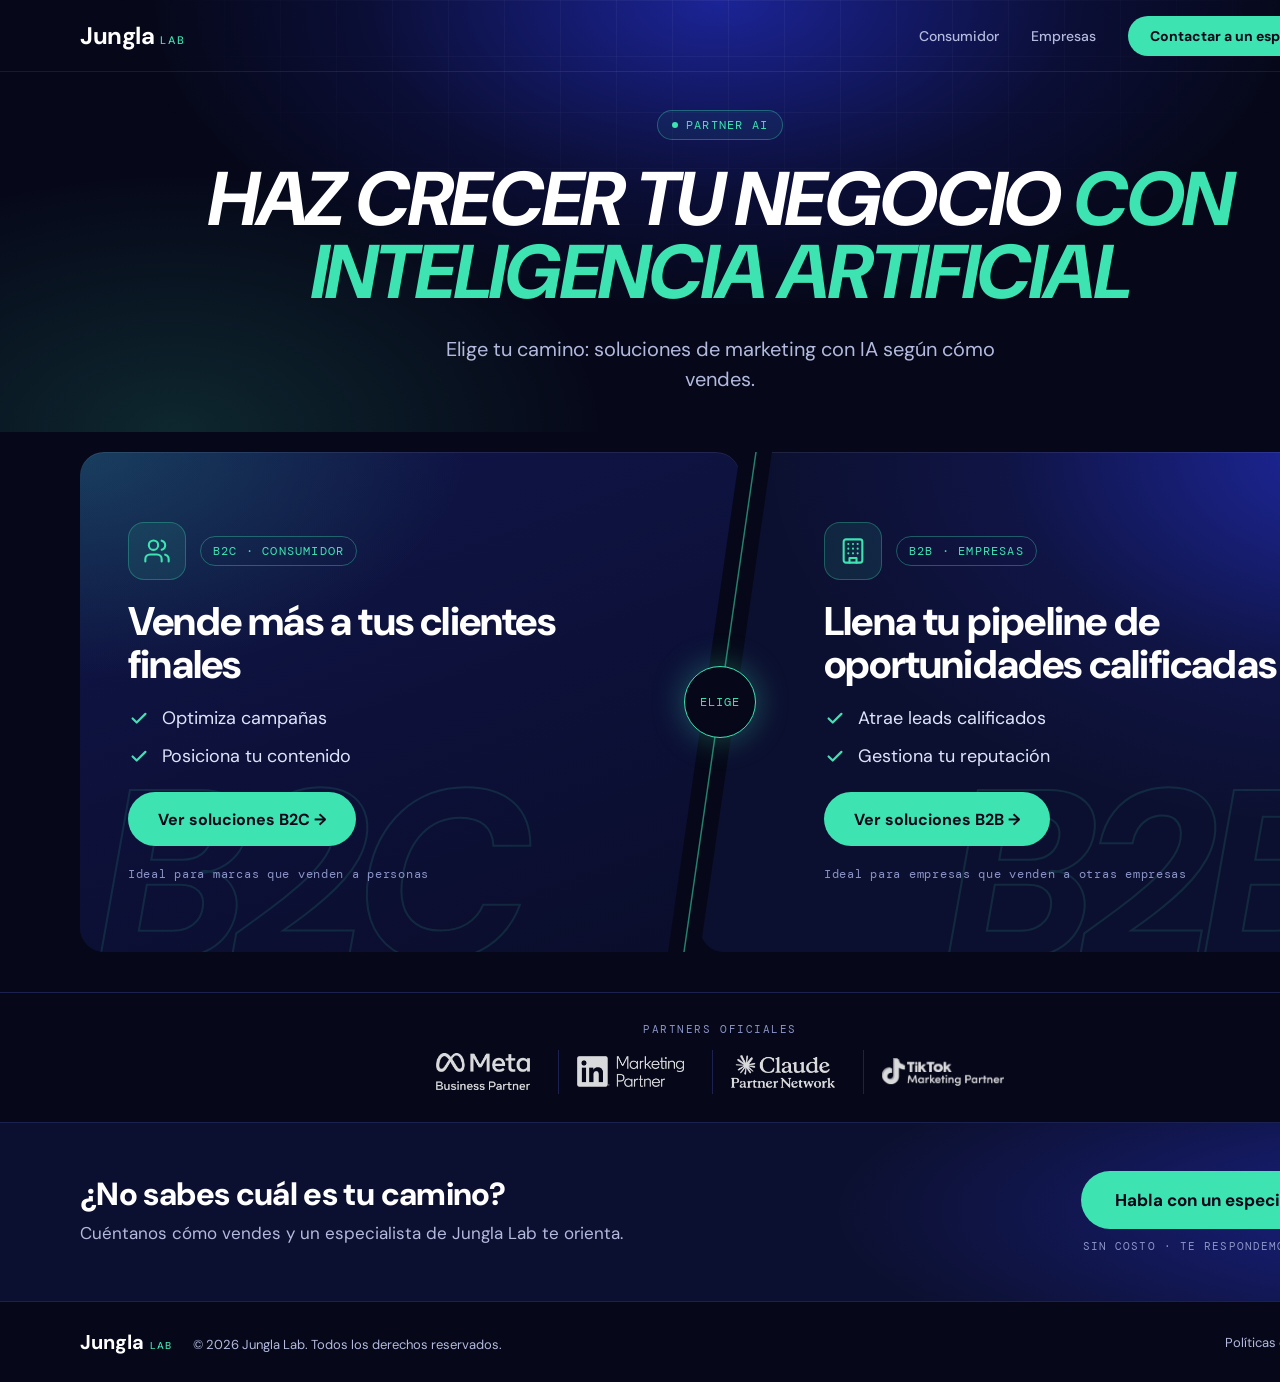
==== commit 3960f730: "Prelanding + landings B2C/B2B (oculto, noindex) con formulario a Supabase Rama de vista previa: no t" ====
--- a/index.html
+++ b/index.html
@@ -1,180 +1,129 @@
 <!doctype html>
-<html lang="es-PE">
+<html lang="es">
 <head>
 <meta charset="utf-8">
-<meta name="viewport" content="width=device-width, initial-scale=1, viewport-fit=cover">
-<title>Jungla Lab · Agencia de growth marketing con IA en Lima</title>
-<meta name="description" content="Agencia de growth marketing con inteligencia artificial en Lima. Branding, web, contenido, generación de demanda y publicidad digital. Pide tu diagnóstico gratuito de 30 minutos.">
-<meta name="robots" content="index, follow">
+<meta name="viewport" content="width=1440">
+<title>Jungla Lab | Partner AI para hacer crecer tu negocio</title>
+<meta name="description" content="Marketing, estrategia e inteligencia artificial para consumidores y empresas.">
+<meta name="robots" content="noindex, nofollow">
 <link rel="canonical" href="https://junglalab.com/">
-<meta name="theme-color" content="#060819">
-<meta property="og:type" content="website">
-<meta property="og:locale" content="es_PE">
-<meta property="og:site_name" content="Jungla Lab">
-<meta property="og:title" content="Jungla Lab · Agencia de growth marketing con IA en Lima">
-<meta property="og:description" content="Agencia de growth marketing con inteligencia artificial en Lima. Branding, web, contenido, generación de demanda y publicidad digital. Pide tu diagnóstico gratuito de 30 minutos.">
-<meta property="og:url" content="https://junglalab.com/">
-<link rel="icon" href="data:image/svg+xml,%3Csvg xmlns='http://www.w3.org/2000/svg' viewBox='0 0 32 32'%3E%3Crect width='32' height='32' rx='8' fill='%23060819'/%3E%3Ctext x='16' y='23' font-family='Arial' font-weight='700' font-size='19' text-anchor='middle' fill='%233de3b1'%3EJ%3C/text%3E%3C/svg%3E">
+<meta property="og:title" content="Jungla Lab | Partner AI para hacer crecer tu negocio"><meta property="og:description" content="Marketing, estrategia e inteligencia artificial para consumidores y empresas."><meta property="og:type" content="website"><meta property="og:url" content="https://junglalab.com/">
+
 <link rel="preconnect" href="https://fonts.googleapis.com">
-<link rel="preconnect" href="https://fonts.gstatic.com" crossorigin>
-<link rel="stylesheet" href="https://fonts.googleapis.com/css2?family=DM+Sans:ital,opsz,wght@0,9..40,400;0,9..40,500;0,9..40,700;0,9..40,800;1,9..40,800&family=DM+Mono:wght@400;500&display=swap">
-<link rel="stylesheet" href="assets/css/styles.css">
-<script>window.dataLayer=window.dataLayer||[];function gtag(){dataLayer.push(arguments);}gtag('consent','default',{ad_storage:'denied',ad_user_data:'denied',ad_personalization:'denied',analytics_storage:'denied',wait_for_update:500});</script>
-<script type="application/ld+json">{"@context": "https://schema.org", "@type": "ProfessionalService", "name": "Jungla Lab", "description": "Agencia de growth marketing con inteligencia artificial en Lima, Perú.", "url": "https://junglalab.com/", "email": "alejandro@junglalab.com", "areaServed": "PE", "address": {"@type": "PostalAddress", "addressLocality": "Lima", "addressCountry": "PE"}, "knowsAbout": ["Growth marketing", "Inteligencia artificial", "Branding", "Desarrollo web", "Generación de demanda B2B", "Publicidad digital"]}</script>
+<link rel="stylesheet" href="https://fonts.googleapis.com/css2?family=DM+Sans:ital,opsz,wght@0,9..40,400;0,9..40,500;0,9..40,700;0,9..40,800;1,9..40,800&amp;family=DM+Mono:wght@400;500&amp;display=swap">
+<style>
+body{margin:0;background:#060819;font-family:"DM Sans",-apple-system,"Segoe UI",sans-serif;color:#eef1ff}
+a{color:#3de3b1}a:hover{color:#8ff0d2}
+</style>
+
+<style>html{background:#060819}body>div:first-child{margin-left:auto;margin-right:auto}</style>
+<script src="/assets/js/config.js"></script>
 </head>
-<body data-page="general">
-<a class="skip" href="#main">Saltar al contenido</a>
-<header class="site-header">
-<div class="wrap">
-<a class="logo" href="index.html" aria-label="Jungla Lab, inicio">Jungla<small>LAB</small></a>
-<nav class="nav" id="site-nav" aria-label="Principal"><a href="#servicios">Servicios</a><a href="#casos">Casos</a><a href="#ia">IA</a><a href="b2b.html">Para empresas B2B</a><a class="btn btn--sm" href="#formulario" data-cta="header">Consulta con un asesor</a></nav>
-<div class="header-actions">
-<a class="icon-btn icon-btn--wa" data-wa="header" href="#" aria-label="Escríbenos por WhatsApp" style="color:var(--wa-ink)"><svg viewBox="0 0 24 24" fill="none" stroke="currentColor" stroke-width="1.9" stroke-linecap="round" stroke-linejoin="round" aria-hidden="true" focusable="false"><path d="M3.5 20.5l1.3-4.2A8.5 8.5 0 1 1 8 19.4z"/><path d="M9 8.5c0 3.5 3 6.5 6.5 6.5l1.2-1.6-2-1-1 .8c-1-.4-2.5-1.9-2.9-2.9l.8-1-1-2z"/></svg></a>
-<button class="icon-btn menu-toggle" type="button" aria-expanded="false" aria-controls="site-nav" aria-label="Abrir menú"><svg viewBox="0 0 24 24" fill="none" stroke="currentColor" stroke-width="2" stroke-linecap="round" aria-hidden="true"><path class="bar bar1" d="M4 7h16"/><path class="bar bar2" d="M4 12h16"/><path class="bar bar3" d="M4 17h16"/></svg></button>
+<body data-landing="prelanding">
+<div style="width: 1440px; height: 1382px; box-sizing: border-box; display: flex; flex-direction: column; overflow: hidden; background: #060819; font-family: 'DM Sans', -apple-system, 'Segoe UI', sans-serif; color: #eef1ff;">
+
+<!-- NAV + TÍTULO -->
+<div style="position: relative; height: 432px; flex-shrink: 0; display: flex; flex-direction: column; overflow: hidden; background: radial-gradient(ellipse 50% 90% at 50% 0%, rgba(45,59,255,0.55) 0%, rgba(45,59,255,0.12) 50%, rgba(6,8,25,0) 80%), radial-gradient(ellipse 30% 60% at 12% 100%, rgba(61,227,177,0.14) 0%, rgba(61,227,177,0) 100%), #060819;">
+<div aria-hidden="true" style="position: absolute; left: 0; top: 0; width: 1440px; height: 432px; background-image: linear-gradient(rgba(184,191,230,0.07) 1px, transparent 1px), linear-gradient(90deg, rgba(184,191,230,0.07) 1px, transparent 1px); background-size: 56px 56px; -webkit-mask-image: radial-gradient(ellipse 55% 85% at 50% 0%, #000 0%, transparent 78%); mask-image: radial-gradient(ellipse 55% 85% at 50% 0%, #000 0%, transparent 78%);"></div>
+<header style="position: relative; height: 72px; flex-shrink: 0; box-sizing: border-box; padding: 0 80px; display: flex; align-items: center; justify-content: space-between; border-bottom: 1px solid rgba(184,191,230,0.10);">
+<a href="#segmentos" style="text-decoration: none; color: #ffffff; font-size: 24px; font-weight: 700; letter-spacing: -0.02em; display: flex; align-items: baseline; gap: 6px;">Jungla<span style="font-size: 11px; font-weight: 500; letter-spacing: 0.16em; color: #3de3b1;">LAB</span></a>
+<nav aria-label="Principal" style="display: flex; gap: 32px; align-items: center; font-size: 14px; font-weight: 500;">
+<a href="/b2c/" style="color: #b3bade; text-decoration: none;">Consumidor</a>
+<a href="/b2b/" style="color: #b3bade; text-decoration: none;">Empresas</a>
+<a href="#contacto" style="display: inline-flex; align-items: center; height: 40px; padding: 0 22px; border-radius: 999px; background: #3de3b1; color: #060819; text-decoration: none; font-size: 14px; font-weight: 700; box-sizing: border-box;">Contactar a un especialista</a>
+</nav>
+</header>
+<section style="position: relative; flex-grow: 1; box-sizing: border-box; padding: 0 80px; display: flex; flex-direction: column; align-items: center; justify-content: center; gap: 24px; text-align: center;">
+<div style="display: inline-flex; align-items: center; gap: 8px; padding: 6px 14px; border: 1px solid rgba(61,227,177,0.35); border-radius: 999px; background: rgba(61,227,177,0.06); font-family: 'DM Mono', monospace; font-size: 12px; letter-spacing: 0.1em; text-transform: uppercase; color: #3de3b1;"><span style="width: 6px; height: 6px; border-radius: 50%; background: #3de3b1;"></span>Partner AI</div>
+<h1 style="margin: 0; max-width: 1280px; font-size: 76px; line-height: 0.96; font-weight: 800; font-style: italic; text-transform: uppercase; letter-spacing: -0.03em; color: #ffffff;">Haz crecer tu negocio <span style="color: #3de3b1;">con inteligencia artificial</span></h1>
+<p style="margin: 0; max-width: 620px; font-size: 20px; line-height: 1.5; color: #b3bade;">Elige tu camino: soluciones de marketing con IA según cómo vendes.</p>
+</section>
+</div>
+
+<!-- B2C / B2B -->
+<section id="segmentos" style="height: 560px; flex-shrink: 0; box-sizing: border-box; padding: 20px 80px 40px;">
+<div style="position: relative; width: 1280px; height: 500px;">
+
+<!-- Panel B2C -->
+<div style="position: absolute; left: 0; top: 0; width: 660px; height: 500px; box-sizing: border-box; padding: 36px 110px 36px 48px; display: flex; flex-direction: column; justify-content: center; overflow: hidden; background: radial-gradient(ellipse 90% 70% at 0% 0%, rgba(61,227,177,0.20) 0%, rgba(61,227,177,0) 65%), linear-gradient(160deg, #10154a 0%, #0a0d2a 100%); border-radius: 24px; box-shadow: inset 0 1px 0 rgba(255,255,255,0.08); clip-path: polygon(0 0, 100% 0, calc(100% - 72px) 100%, 0 100%);">
+<div aria-hidden="true" style="position: absolute; left: 20px; bottom: -44px; font-size: 240px; line-height: 1; font-weight: 800; font-style: italic; letter-spacing: -0.04em; color: transparent; -webkit-text-stroke: 2px #3de3b1; opacity: 0.12; pointer-events: none;">B2C</div>
+<div style="position: relative; display: flex; flex-direction: column; gap: 20px;">
+<div style="display: flex; align-items: center; gap: 14px;">
+<div style="width: 56px; height: 56px; display: flex; align-items: center; justify-content: center; border-radius: 16px; background: rgba(61,227,177,0.10); border: 1px solid rgba(61,227,177,0.30);"><svg width="28" height="28" viewBox="0 0 24 24" fill="none" stroke="#3de3b1" stroke-width="1.8" stroke-linecap="round" stroke-linejoin="round" aria-hidden="true"><path d="M16 21v-2a4 4 0 0 0-4-4H6a4 4 0 0 0-4 4v2"></path><circle cx="9" cy="7" r="4"></circle><path d="M22 21v-2a4 4 0 0 0-3-3.87"></path><path d="M16 3.13a4 4 0 0 1 0 7.75"></path></svg></div>
+<div style="padding: 6px 12px; border: 1px solid rgba(61,227,177,0.35); border-radius: 999px; font-family: 'DM Mono', monospace; font-size: 12px; letter-spacing: 0.1em; text-transform: uppercase; color: #3de3b1;">B2C · Consumidor</div>
+</div>
+<h2 style="margin: 0; font-size: 40px; line-height: 1.08; font-weight: 800; letter-spacing: -0.02em; color: #ffffff;">Vende más a tus clientes finales</h2>
+<div style="display: flex; flex-direction: column; gap: 14px;">
+<div style="display: flex; align-items: center; gap: 12px; font-size: 18px; color: #dfe3fb;"><svg width="22" height="22" viewBox="0 0 24 24" fill="none" stroke="#3de3b1" stroke-width="2.4" stroke-linecap="round" stroke-linejoin="round" aria-hidden="true"><path d="M5 12.5l4.5 4.5L19 7.5"></path></svg>Optimiza campañas</div>
+<div style="display: flex; align-items: center; gap: 12px; font-size: 18px; color: #dfe3fb;"><svg width="22" height="22" viewBox="0 0 24 24" fill="none" stroke="#3de3b1" stroke-width="2.4" stroke-linecap="round" stroke-linejoin="round" aria-hidden="true"><path d="M5 12.5l4.5 4.5L19 7.5"></path></svg>Posiciona tu contenido</div>
+</div>
+<div style="display: flex; align-items: center; gap: 20px; margin-top: 4px;">
+<a href="/b2c/" style="display: inline-flex; align-items: center; height: 54px; padding: 0 30px; border-radius: 999px; background: #3de3b1; color: #060819; text-decoration: none; font-size: 16px; font-weight: 700; box-sizing: border-box;">Ver soluciones B2C →</a>
+</div>
+<div style="font-family: 'DM Mono', monospace; font-size: 12px; letter-spacing: 0.06em; color: #8b94c7;">Ideal para marcas que venden a personas</div>
 </div>
 </div>
-</header>
-<main id="main">
-<section class="hero" id="inicio" aria-labelledby="hero-title">
-<svg class="hero__blade" viewBox="0 0 900 900" aria-hidden="true" focusable="false"><defs><linearGradient id="jg-blade" x1="0" y1="0" x2="0" y2="1"><stop offset="0" stop-color="#9fb2ff"/><stop offset="1" stop-color="#2d3bff" stop-opacity="0"/></linearGradient></defs><g><polygon points="438,30 490,44 462,300 410,286" fill="url(#jg-blade)" opacity="0.8" transform="rotate(0 450 450)"/><polygon points="438,30 490,44 462,300 410,286" fill="url(#jg-blade)" opacity="0.78" transform="rotate(10 450 450)"/><polygon points="438,30 490,44 462,300 410,286" fill="url(#jg-blade)" opacity="0.74" transform="rotate(20 450 450)"/><polygon points="438,30 490,44 462,300 410,286" fill="url(#jg-blade)" opacity="0.66" transform="rotate(30 450 450)"/><polygon points="438,30 490,44 462,300 410,286" fill="url(#jg-blade)" opacity="0.57" transform="rotate(40 450 450)"/><polygon points="438,30 490,44 462,300 410,286" fill="url(#jg-blade)" opacity="0.48" transform="rotate(50 450 450)"/><polygon points="438,30 490,44 462,300 410,286" fill="url(#jg-blade)" opacity="0.39" transform="rotate(60 450 450)"/><polygon points="438,30 490,44 462,300 410,286" fill="url(#jg-blade)" opacity="0.31" transform="rotate(70 450 450)"/><polygon points="438,30 490,44 462,300 410,286" fill="url(#jg-blade)" opacity="0.27" transform="rotate(80 450 450)"/><polygon points="438,30 490,44 462,300 410,286" fill="url(#jg-blade)" opacity="0.25" transform="rotate(90 450 450)"/><polygon points="438,30 490,44 462,300 410,286" fill="url(#jg-blade)" opacity="0.27" transform="rotate(100 450 450)"/><polygon points="438,30 490,44 462,300 410,286" fill="url(#jg-blade)" opacity="0.31" transform="rotate(110 450 450)"/><polygon points="438,30 490,44 462,300 410,286" fill="url(#jg-blade)" opacity="0.39" transform="rotate(120 450 450)"/><polygon points="438,30 490,44 462,300 410,286" fill="url(#jg-blade)" opacity="0.48" transform="rotate(130 450 450)"/><polygon points="438,30 490,44 462,300 410,286" fill="url(#jg-blade)" opacity="0.57" transform="rotate(140 450 450)"/><polygon points="438,30 490,44 462,300 410,286" fill="url(#jg-blade)" opacity="0.66" transform="rotate(150 450 450)"/><polygon points="438,30 490,44 462,300 410,286" fill="url(#jg-blade)" opacity="0.74" transform="rotate(160 450 450)"/><polygon points="438,30 490,44 462,300 410,286" fill="url(#jg-blade)" opacity="0.78" transform="rotate(170 450 450)"/><polygon points="438,30 490,44 462,300 410,286" fill="url(#jg-blade)" opacity="0.8" transform="rotate(180 450 450)"/><polygon points="438,30 490,44 462,300 410,286" fill="url(#jg-blade)" opacity="0.78" transform="rotate(190 450 450)"/><polygon points="438,30 490,44 462,300 410,286" fill="url(#jg-blade)" opacity="0.74" transform="rotate(200 450 450)"/><polygon points="438,30 490,44 462,300 410,286" fill="url(#jg-blade)" opacity="0.66" transform="rotate(210 450 450)"/><polygon points="438,30 490,44 462,300 410,286" fill="url(#jg-blade)" opacity="0.57" transform="rotate(220 450 450)"/><polygon points="438,30 490,44 462,300 410,286" fill="url(#jg-blade)" opacity="0.48" transform="rotate(230 450 450)"/><polygon points="438,30 490,44 462,300 410,286" fill="url(#jg-blade)" opacity="0.39" transform="rotate(240 450 450)"/><polygon points="438,30 490,44 462,300 410,286" fill="url(#jg-blade)" opacity="0.31" transform="rotate(250 450 450)"/><polygon points="438,30 490,44 462,300 410,286" fill="url(#jg-blade)" opacity="0.27" transform="rotate(260 450 450)"/><polygon points="438,30 490,44 462,300 410,286" fill="url(#jg-blade)" opacity="0.25" transform="rotate(270 450 450)"/><polygon points="438,30 490,44 462,300 410,286" fill="url(#jg-blade)" opacity="0.27" transform="rotate(280 450 450)"/><polygon points="438,30 490,44 462,300 410,286" fill="url(#jg-blade)" opacity="0.31" transform="rotate(290 450 450)"/><polygon points="438,30 490,44 462,300 410,286" fill="url(#jg-blade)" opacity="0.39" transform="rotate(300 450 450)"/><polygon points="438,30 490,44 462,300 410,286" fill="url(#jg-blade)" opacity="0.48" transform="rotate(310 450 450)"/><polygon points="438,30 490,44 462,300 410,286" fill="url(#jg-blade)" opacity="0.57" transform="rotate(320 450 450)"/><polygon points="438,30 490,44 462,300 410,286" fill="url(#jg-blade)" opacity="0.66" transform="rotate(330 450 450)"/><polygon points="438,30 490,44 462,300 410,286" fill="url(#jg-blade)" opacity="0.74" transform="rotate(340 450 450)"/><polygon points="438,30 490,44 462,300 410,286" fill="url(#jg-blade)" opacity="0.78" transform="rotate(350 450 450)"/></g></svg>
-<div class="wrap hero__grid">
-<div class="hero__copy">
-<p class="badge">Agencia de Growth Marketing &amp; IA · Lima</p>
-<h1 id="hero-title" data-variant-b="Más ventas este trimestre, &lt;span class=&quot;hl&quot;&gt;marca para los próximos años&lt;/span&gt;">Hacemos crecer tu negocio <span class="hl">con inteligencia artificial</span></h1>
-<p class="hero__sub">El mercado es una jungla y destacar ya no es opcional. Somos una agencia que entiende tu negocio, domina la tecnología y aplica IA en estrategia, contenido y producción para que vendas hoy y sigas creciendo mañana.</p>
-<div class="hero__ctas"><a class="btn" href="#formulario" data-cta="hero-principal">Consulta con un asesor <span aria-hidden="true">→</span></a><a class="btn btn--ghost" href="#casos" data-cta="hero-resultados">Ver resultados</a></div>
-<div class="stats"><div class="stat"><b>2.8x</b><span>de retorno en la campaña de IBM</span></div><div class="stat"><b>+5,000</b><span>contactos calificados generados</span></div><div class="stat"><b>+8 años</b><span>haciendo crecer marcas líderes</span></div></div>
+
+<!-- Panel B2B -->
+<div style="position: absolute; right: 0; top: 0; width: 660px; height: 500px; box-sizing: border-box; padding: 36px 48px 36px 124px; display: flex; flex-direction: column; justify-content: center; overflow: hidden; background: radial-gradient(ellipse 90% 75% at 100% 0%, rgba(45,59,255,0.55) 0%, rgba(45,59,255,0.10) 60%, rgba(12,16,48,0) 100%), #0c1030; border-radius: 24px; box-shadow: inset 0 1px 0 rgba(255,255,255,0.08); clip-path: polygon(72px 0, 100% 0, 100% 100%, 0 100%);">
+<div aria-hidden="true" style="position: absolute; right: 20px; bottom: -44px; font-size: 240px; line-height: 1; font-weight: 800; font-style: italic; letter-spacing: -0.04em; color: transparent; -webkit-text-stroke: 2px #3de3b1; opacity: 0.12; pointer-events: none;">B2B</div>
+<div style="position: relative; display: flex; flex-direction: column; gap: 20px;">
+<div style="display: flex; align-items: center; gap: 14px;">
+<div style="width: 56px; height: 56px; display: flex; align-items: center; justify-content: center; border-radius: 16px; background: rgba(61,227,177,0.10); border: 1px solid rgba(61,227,177,0.30);"><svg width="28" height="28" viewBox="0 0 24 24" fill="none" stroke="#3de3b1" stroke-width="1.8" stroke-linecap="round" stroke-linejoin="round" aria-hidden="true"><rect x="4" y="2" width="16" height="20" rx="2"></rect><path d="M9 22v-4h6v4"></path><path d="M8 6h.01M12 6h.01M16 6h.01M8 10h.01M12 10h.01M16 10h.01M8 14h.01M12 14h.01M16 14h.01"></path></svg></div>
+<div style="padding: 6px 12px; border: 1px solid rgba(61,227,177,0.35); border-radius: 999px; font-family: 'DM Mono', monospace; font-size: 12px; letter-spacing: 0.1em; text-transform: uppercase; color: #3de3b1;">B2B · Empresas</div>
 </div>
-<div class="hero__side" id="formulario">
-<form id="lead-form" class="lead-form card" novalidate aria-labelledby="form-title">
-<div class="form-head full">
-<p class="form-kicker">Diagnóstico gratuito · 30 min</p>
-<h2 id="form-title">Cuéntanos tu reto. Te decimos cómo lo resolveríamos.</h2>
-<p>Sin costo y sin compromiso. Te escribimos por WhatsApp o correo en menos de un día hábil.</p>
+<h2 style="margin: 0; font-size: 40px; line-height: 1.08; font-weight: 800; letter-spacing: -0.02em; color: #ffffff;">Llena tu pipeline de oportunidades calificadas</h2>
+<div style="display: flex; flex-direction: column; gap: 14px;">
+<div style="display: flex; align-items: center; gap: 12px; font-size: 18px; color: #dfe3fb;"><svg width="22" height="22" viewBox="0 0 24 24" fill="none" stroke="#3de3b1" stroke-width="2.4" stroke-linecap="round" stroke-linejoin="round" aria-hidden="true"><path d="M5 12.5l4.5 4.5L19 7.5"></path></svg>Atrae leads calificados</div>
+<div style="display: flex; align-items: center; gap: 12px; font-size: 18px; color: #dfe3fb;"><svg width="22" height="22" viewBox="0 0 24 24" fill="none" stroke="#3de3b1" stroke-width="2.4" stroke-linecap="round" stroke-linejoin="round" aria-hidden="true"><path d="M5 12.5l4.5 4.5L19 7.5"></path></svg>Gestiona tu reputación</div>
 </div>
-<label class="field full" for="f-nombre">Nombre y apellido
-<input id="f-nombre" name="nombre" type="text" autocomplete="name" placeholder="Ej. Ana Torres" required aria-describedby="f-nombre-error">
-<span class="field-error" id="f-nombre-error" aria-live="polite"></span></label>
-<label class="field" for="f-email">Correo de trabajo
-<input id="f-email" name="email" type="email" autocomplete="email" inputmode="email" placeholder="nombre@empresa.com" required aria-describedby="f-email-error">
-<span class="field-error" id="f-email-error" aria-live="polite"></span></label>
-<label class="field" for="f-celular"><span>Celular / WhatsApp <span class="opt">(opcional)</span></span>
-<input id="f-celular" name="celular" type="tel" autocomplete="tel" inputmode="tel" placeholder="987 654 321" aria-describedby="f-celular-error">
-<span class="field-error" id="f-celular-error" aria-live="polite"></span></label>
-<label class="field full" for="f-necesidad">¿Qué quieres mejorar primero?
-<select id="f-necesidad" name="necesidad" required aria-describedby="f-necesidad-error">
-<option value="">Selecciona una opción</option>
-<option>Atraer más clientes potenciales</option>
-<option>Convertir contactos en clientes</option>
-<option>Destacar mi marca</option>
-<option>Ordenar mi CRM y automatizar</option>
-<option>Usar IA en mi negocio</option>
-<option>Todavía no lo sé</option>
-</select>
-<span class="field-error" id="f-necesidad-error" aria-live="polite"></span></label>
-<div class="hp" aria-hidden="true"><label for="f-sitio">No llenar<input id="f-sitio" name="sitio_web" type="text" tabindex="-1" autocomplete="off"></label></div>
-<div class="field full">
-<label class="consent" for="f-consent"><input id="f-consent" name="consentimiento" type="checkbox" required aria-describedby="f-consent-error">
-<span id="f-consent-text">Autorizo a Jungla Lab a usar mis datos para contactarme sobre esta consulta, según las <a href="politicas-de-privacidad.html">Políticas de Privacidad</a>.</span></label>
-<span class="field-error" id="f-consent-error" aria-live="polite"></span>
+<div style="display: flex; align-items: center; gap: 20px; margin-top: 4px;">
+<a href="/b2b/" style="display: inline-flex; align-items: center; height: 54px; padding: 0 30px; border-radius: 999px; background: #3de3b1; color: #060819; text-decoration: none; font-size: 16px; font-weight: 700; box-sizing: border-box;">Ver soluciones B2B →</a>
 </div>
-<div id="form-status" class="form-status full" role="alert" hidden></div>
-<button type="submit" class="form-submit full">Consulta con un asesor <span aria-hidden="true">→</span></button>
-</form>
-<figure class="quote">
-<span class="quote__avatar" aria-hidden="true">[AB]</span>
-<div><blockquote>“[Cita breve de un cliente real sobre el resultado que obtuvo con Jungla Lab]”</blockquote>
-<figcaption>[Nombre] · [Cargo], [Empresa]</figcaption></div>
-</figure>
+<div style="font-family: 'DM Mono', monospace; font-size: 12px; letter-spacing: 0.06em; color: #8b94c7;">Ideal para empresas que venden a otras empresas</div>
 </div>
 </div>
-</section><section class="section" id="clientes" aria-labelledby="clientes-title">
-<div class="wrap reveal">
-<div class="logos-head"><div><p class="eyebrow">Toma prestada nuestra experiencia</p><h2 id="clientes-title">Marcas que confiaron en <span class="hl">nuestro criterio</span></h2></div>
-<p>8 años moviéndonos en la jungla junto a marcas líderes.</p></div>
-<ul class="logo-grid" aria-label="Marcas que han trabajado con Jungla Lab"><li><img src="assets/img/clientes/ibm.png" alt="IBM" width="338" height="136" style="--h:36px" loading="lazy" decoding="async"></li><li><img src="assets/img/clientes/hpe.png" alt="Hewlett Packard Enterprise" width="440" height="190" style="--h:42px" loading="lazy" decoding="async"></li><li><img src="assets/img/clientes/toyota.png" alt="Toyota" width="274" height="198" style="--h:46px" loading="lazy" decoding="async"></li><li><img src="assets/img/clientes/smartfit.png" alt="Smart Fit" width="388" height="142" style="--h:36px" loading="lazy" decoding="async"></li><li><img src="assets/img/clientes/lenovo.png" alt="Lenovo" width="406" height="84" style="--h:26px" loading="lazy" decoding="async"></li><li><img src="assets/img/clientes/bvl.png" alt="BVL" width="260" height="118" style="--h:32px" loading="lazy" decoding="async"></li><li><img src="assets/img/clientes/peugeot.png" alt="Peugeot" width="200" height="220" style="--h:48px" loading="lazy" decoding="async"></li><li><img src="assets/img/clientes/ford.png" alt="Ford" width="398" height="140" style="--h:34px" loading="lazy" decoding="async"></li><li><img src="assets/img/clientes/canvia.png" alt="Canvia" width="494" height="124" style="--h:30px" loading="lazy" decoding="async"></li><li><img src="assets/img/clientes/senati.png" alt="Senati" width="252" height="218" style="--h:44px" loading="lazy" decoding="async"></li><li><img src="assets/img/clientes/tdv.png" alt="TDV Textil del Valle" width="412" height="148" style="--h:36px" loading="lazy" decoding="async"></li><li><img src="assets/img/clientes/americanbrands.png" alt="American Brands" width="318" height="92" style="--h:28px" loading="lazy" decoding="async"></li></ul>
-</div>
-</section><section class="section" id="servicios" aria-labelledby="servicios-title" style="background: radial-gradient(ellipse 50% 60% at 0% 100%, rgba(45,59,255,.28) 0%, rgba(6,8,25,0) 70%), var(--bg);">
-<div class="wrap reveal">
-<div class="sec-head">
-<div><p class="eyebrow">Servicios</p><h2 class="h2" id="servicios-title">Servicios para vender hoy y <span class="hl">destacar mañana</span>.</h2></div>
-<p class="lead">Estrategia, creatividad y tecnología bajo un mismo techo. Tomamos todo el sistema o solo la pieza que te falta.</p>
-</div>
-<div class="svc-grid"><article class="svc card"><div class="svc__top"><span class="tile"><svg viewBox="0 0 24 24" fill="none" stroke="#3de3b1" stroke-width="1.7" stroke-linecap="round" stroke-linejoin="round" aria-hidden="true" focusable="false"><path d="M3 8l4 3.5L12 5l5 6.5L21 8l-2 11H5z"/><path d="M5 19h14"/></svg></span><span class="chip chip--blue">Para destacar tu marca</span></div><h3>Branding</h3><p>Identidades que se reconocen al primer vistazo y te diferencian en un mercado que no deja de cambiar. Creatividad con estrategia detrás.</p></article><article class="svc card"><div class="svc__top"><span class="tile"><svg viewBox="0 0 24 24" fill="none" stroke="#3de3b1" stroke-width="1.7" stroke-linecap="round" stroke-linejoin="round" aria-hidden="true" focusable="false"><rect x="3" y="4" width="18" height="13" rx="2"/><path d="M8 21h8M12 17v4"/><path d="M10 8.5 7.5 10.5 10 12.5M14 8.5l2.5 2-2.5 2"/></svg></span><span class="chip chip--blue">Para destacar tu marca</span></div><h3>Desarrollo web</h3><p>Sitios a la medida, rápidos y fáciles de usar, pensados para que tu marca se vea bien y convierta visitas en clientes.</p></article><article class="svc card"><div class="svc__top"><span class="tile"><svg viewBox="0 0 24 24" fill="none" stroke="#3de3b1" stroke-width="1.7" stroke-linecap="round" stroke-linejoin="round" aria-hidden="true" focusable="false"><path d="M4 5h16v11H10l-6 4z"/><path d="M8 9h8M8 12h5"/></svg></span><span class="chip chip--blue">Para destacar tu marca</span></div><h3>Content marketing</h3><p>Contenido que tu audiencia sí quiere ver: conecta, genera confianza y mantiene vivo el interés en lo que ofreces.</p></article><article class="svc card"><div class="svc__top"><span class="tile"><svg viewBox="0 0 24 24" fill="none" stroke="#3de3b1" stroke-width="1.7" stroke-linecap="round" stroke-linejoin="round" aria-hidden="true" focusable="false"><path d="M3 17l6-6 4 4 8-8"/><path d="M14 7h7v7"/></svg></span><span class="chip chip--mint">Para vender</span></div><h3>Generación de demanda</h3><p>Estrategias para que más clientes potenciales te encuentren y levanten la mano. Más visibilidad, más oportunidades, más crecimiento.</p></article><article class="svc card"><div class="svc__top"><span class="tile"><svg viewBox="0 0 24 24" fill="none" stroke="#3de3b1" stroke-width="1.7" stroke-linecap="round" stroke-linejoin="round" aria-hidden="true" focusable="false"><path d="M3 11l14-6v14L3 13z"/><path d="M7 13v5a2 2 0 0 0 4 0v-4"/><path d="M20 9v6"/></svg></span><span class="chip chip--mint">Para vender</span></div><h3>Publicidad digital</h3><p>Campañas en los canales que importan, optimizadas para llegar a tu público y sacarle el máximo retorno a cada sol invertido.</p></article><article class="svc card"><div class="svc__top"><span class="tile"><svg viewBox="0 0 24 24" fill="none" stroke="#3de3b1" stroke-width="1.7" stroke-linecap="round" stroke-linejoin="round" aria-hidden="true" focusable="false"><circle cx="9" cy="20" r="1.5"/><circle cx="18" cy="20" r="1.5"/><path d="M2 3h3l2.5 12h11.5l2-8H6.2"/></svg></span><span class="chip chip--mint">Para vender</span></div><h3>Marketing para ecommerce</h3><p>Mejoramos toda la experiencia de compra online para que vendas más y tus clientes vuelvan a comprarte.</p></article></div>
-<div class="band">
-<div class="band__txt"><p class="band__kicker">Sistema completo</p><h3>Growth integral</h3>
-<p>¿Prefieres que nos encarguemos de todo? Integramos estos servicios en un solo sistema de growth, con un tablero para ver resultados y ajustes cada mes.</p></div>
-<a class="btn" href="#formulario" data-cta="growth-integral">Conversemos sobre tu caso <span aria-hidden="true">→</span></a>
-</div>
-<p class="lead" style="max-width:none">¿Vendes a otras empresas? Mira cómo trabajamos la <a href="b2b.html">generación de demanda B2B</a>.</p>
-</div>
-</section><section class="section section--casos" id="casos" aria-labelledby="casos-title" style="background: radial-gradient(ellipse 45% 60% at 100% 100%, rgba(45,59,255,.22) 0%, rgba(6,8,25,0) 70%), var(--bg);">
-<div class="wrap reveal">
-<div class="sec-head">
-<div><p class="eyebrow">Casos de éxito</p><h2 class="h2" id="casos-title">Sin humo: <span class="hl">estos son los resultados</span>.</h2></div>
-<p class="lead">Marcas que hoy destacan en su jungla gracias a estrategia, contenido y tecnología trabajando juntos.</p>
-</div>
-<div class="cases">
-<article class="case card">
-<div class="case__top"><span class="case__brand">IBM</span><span class="chip chip--gray">B2B · Tecnología</span></div>
-<div class="case__txt"><p class="case__proj">MasterSounds</p><h3>“Sube el volumen de tus ventas”</h3>
-<p>El reto era acelerar la adopción de IA en las empresas. Creamos una plataforma con herramientas, casos de uso y un podcast con expertos que convirtió el interés en reuniones de venta.</p></div>
-<div class="eq" aria-hidden="true"><span style="height:14px;background:#2d3bff"></span><span style="height:20px;background:#2d3bff"></span><span style="height:18px;background:#3448ff"></span><span style="height:26px;background:#3a59f5"></span><span style="height:24px;background:#3a6ef0"></span><span style="height:32px;background:#3a86e3"></span><span style="height:30px;background:#3a9dd4"></span><span style="height:38px;background:#3bb3c6"></span><span style="height:36px;background:#3cc6ba"></span><span style="height:46px;background:#3dd5b5"></span><span style="height:44px;background:#3de3b1"></span><span style="height:56px;background:#3de3b1"></span></div>
-<div class="kpis" style="grid-template-columns:1.3fr 1fr 1fr 1fr"><div class="kpi kpi--hero"><b>2.8x</b><span>retorno</span></div><div class="kpi"><b>+300</b><span>reuniones</span></div><div class="kpi"><b>5,000+</b><span>contactos calificados (MQL)</span></div><div class="kpi"><b>7M</b><span>impresiones</span></div></div>
-</article>
-<article class="case card">
-<div class="case__top"><span class="case__brand">ITTECTURE</span><span class="chip chip--gray">B2B · Servicios TI</span></div>
-<div class="case__txt"><p class="case__proj">Bootcamp B2B</p><h3>Un sistema de demanda B2B en 5 semanas</h3>
-<p>Construimos sus audiencias digitales, su pipeline en LinkedIn y el contenido comercial para empezar a abrir reuniones.</p></div>
-<div class="weeks" aria-hidden="true"><div><span style="background:#2d3bff"></span><small>Sem 1</small></div><div><span style="background:#3a6ef0"></span><small>Sem 2</small></div><div><span style="background:#3a9dd4"></span><small>Sem 3</small></div><div><span style="background:#3cc6ba"></span><small>Sem 4</small></div><div><span style="background:#3de3b1"></span><small>Sem 5</small></div></div>
-<div class="kpis" style="grid-template-columns:1.3fr 1fr 1fr"><div class="kpi kpi--hero"><b>500</b><span>meta de contactos calificados (MQL)</span></div><div class="kpi"><b>150</b><span>perfiles de cliente ideal</span></div><div class="kpi"><b>5</b><span>semanas</span></div></div>
-</article>
-</div>
-</div>
-</section><section class="section" id="ia" aria-labelledby="ia-title">
-<div class="wrap reveal">
-<div class="sec-head">
-<div><p class="eyebrow">IA práctica</p><h2 class="h2" id="ia-title">IA en producción, <span class="hl">no en presentaciones</span>.</h2></div>
-<p class="lead">Usamos IA todos los días para crear contenido, automatizar procesos y leer tus datos. Sabemos dónde suma y dónde no, y te lo decimos.</p>
-</div>
-<div class="ia-grid"><div class="ia-card card"><span class="tile"><svg viewBox="0 0 24 24" fill="none" stroke="#3de3b1" stroke-width="1.7" stroke-linecap="round" stroke-linejoin="round" aria-hidden="true" focusable="false"><path d="M12 3l1.8 4.6L18 9l-4.2 1.4L12 15l-1.8-4.6L6 9l4.2-1.4z"/><path d="M18 15l.8 2 2 .8-2 .8-.8 2-.8-2-2-.8 2-.8z"/></svg></span><div><h3>Contenido</h3><p>Más piezas en menos tiempo, adaptadas a cada cliente, sin perder tu voz.</p></div></div><div class="ia-card card"><span class="tile"><svg viewBox="0 0 24 24" fill="none" stroke="#3de3b1" stroke-width="1.7" stroke-linecap="round" stroke-linejoin="round" aria-hidden="true" focusable="false"><path d="M4 12a8 8 0 0 1 13.7-5.6L20 9"/><path d="M20 4v5h-5"/><path d="M20 12a8 8 0 0 1-13.7 5.6L4 15"/><path d="M4 20v-5h5"/></svg></span><div><h3>Automatización de procesos</h3><p>Seguimientos, calificación y reportes que se hacen solos, para que tu equipo dedique su tiempo a vender.</p></div></div><div class="ia-card card"><span class="tile"><svg viewBox="0 0 24 24" fill="none" stroke="#3de3b1" stroke-width="1.7" stroke-linecap="round" stroke-linejoin="round" aria-hidden="true" focusable="false"><path d="M4 20V10M10 20V4M16 20v-7M22 20H2"/></svg></span><div><h3>Analítica avanzada</h3><p>Todos tus datos en un solo lugar, para saber con claridad dónde invertir el siguiente sol.</p></div></div></div>
-<div><p class="tools-label">Las herramientas que dominamos</p><ul class="tools" aria-label="Herramientas"><li><img src="assets/img/herramientas/claude.png" alt="Claude" width="420" height="93" style="--h:26px" loading="lazy" decoding="async"></li><li><img src="assets/img/herramientas/chatgpt.png" alt="ChatGPT" width="338" height="120" style="--h:34px" loading="lazy" decoding="async"></li><li><img src="assets/img/herramientas/gemini.png" alt="Gemini" width="420" height="97" style="--h:26px" loading="lazy" decoding="async"></li><li><img src="assets/img/herramientas/higgsfield.png" alt="Higgsfield" width="420" height="85" style="--h:22px" loading="lazy" decoding="async"></li><li><img src="assets/img/herramientas/n8n.png" alt="n8n" width="420" height="115" style="--h:28px" loading="lazy" decoding="async"></li><li><img src="assets/img/herramientas/notion.png" alt="Notion" width="324" height="120" style="--h:32px" loading="lazy" decoding="async"></li><li><img src="assets/img/herramientas/clickup.png" alt="ClickUp" width="420" height="103" style="--h:26px" loading="lazy" decoding="async"></li><li><img src="assets/img/herramientas/googleads.png" alt="Google Ads" width="96" height="120" style="--h:46px" loading="lazy" decoding="async"></li><li><img src="assets/img/herramientas/meta.png" alt="Meta" width="420" height="119" style="--h:28px" loading="lazy" decoding="async"></li><li><img src="assets/img/herramientas/linkedin.png" alt="LinkedIn Ads" width="420" height="90" style="--h:26px" loading="lazy" decoding="async"></li><li><img src="assets/img/herramientas/ga4.png" alt="Google Analytics 4" width="390" height="120" style="--h:34px" loading="lazy" decoding="async"></li><li><span class="txt-logo">Apollo.io</span></li></ul></div>
-</div>
-</section><section class="section" id="contacto" aria-labelledby="cta-title">
-<div class="wrap reveal">
-<div class="cta-card">
-<div><h2 id="cta-title">Que tu negocio no <span class="hl">deje de vender</span></h2>
-<p>Hoy y mañana. En 30 minutos revisamos tu caso y te decimos por dónde empezar: el sistema completo o solo la pieza que te falta.</p></div>
-<a class="btn btn--lg" href="#formulario" data-cta="cierre">Consulta con un asesor <span aria-hidden="true">→</span></a>
-</div>
+
+<!-- Costura diagonal -->
+<svg width="1280" height="500" viewBox="0 0 1280 500" aria-hidden="true" style="position: absolute; left: 0; top: 0; pointer-events: none;"><line x1="676" y1="0" x2="604" y2="500" stroke="#3de3b1" stroke-opacity="0.55" stroke-width="1.5"></line></svg>
+<div style="position: absolute; left: 604px; top: 214px; width: 72px; height: 72px; box-sizing: border-box; display: flex; align-items: center; justify-content: center; border-radius: 50%; background: #060819; border: 1px solid #3de3b1; box-shadow: 0 0 32px rgba(61,227,177,0.35); font-family: 'DM Mono', monospace; font-size: 12px; letter-spacing: 0.1em; text-transform: uppercase; color: #3de3b1;">Elige</div>
+
 </div>
 </section>
-</main>
-<footer class="site-footer">
-<div class="wrap">
-<div class="foot-brand"><a class="logo" href="index.html" style="font-size:20px">Jungla<small>LAB</small></a><span>Agencia de growth marketing con IA · Crecer en la jungla, hoy y mañana.</span></div>
-<nav class="foot-links" aria-label="Pie de página">
-<a href="index.html#servicios">Servicios</a><a href="b2b.html">B2B</a><a href="index.html#casos">Casos</a><a href="https://www.linkedin.com/company/" target="_blank" rel="noopener">LinkedIn</a><a href="politicas-de-privacidad.html">Privacidad</a><button type="button" data-consent="open">Preferencias de cookies</button>
-</nav>
-<div class="foot-contact"><a href="mailto:alejandro@junglalab.com">alejandro@junglalab.com</a><span>© 2026 Jungla Lab · junglalab.com</span></div>
+
+<!-- PARTNERS -->
+<section style="height: 130px; flex-shrink: 0; box-sizing: border-box; padding: 0 80px; display: flex; flex-direction: column; align-items: center; justify-content: center; gap: 14px; border-top: 1px solid #1b2150;">
+<div style="font-family: 'DM Mono', monospace; font-size: 11px; letter-spacing: 0.14em; text-transform: uppercase; color: #8b94c7;">Partners oficiales</div>
+<div style="display: flex; align-items: center; justify-content: center;">
+<div style="height: 44px; display: flex; align-items: center; padding-right: 28px; margin-right: 18px; border-right: 1px solid #1b2150;"><img src="/assets/a8bafa23f6ce3d19845753095793fc02.png" alt="Meta Business Partner" style="height: 37px; width: 94px; opacity: 0.85;"></div>
+<div style="height: 44px; display: flex; align-items: center; padding-right: 28px; margin-right: 18px; border-right: 1px solid #1b2150;"><img src="/assets/fa770db111676cd9e83c03450d537083.png" alt="LinkedIn Marketing Partner" style="height: 31px; width: 107px; opacity: 0.85;"></div>
+<div style="height: 44px; display: flex; align-items: center; padding-right: 28px; margin-right: 18px; border-right: 1px solid #1b2150;"><img src="/assets/da52beee7ffe85081dafe475c666d31f.png" alt="Claude Partner Network" style="height: 33px; width: 104px; opacity: 0.85;"></div>
+<div style="height: 44px; display: flex; align-items: center;"><img src="/assets/b2766f694f3025efdd8301c77b58c7eb.png" alt="TikTok Marketing Partner" style="height: 28px; width: 122px; opacity: 0.85;"></div>
 </div>
+</section>
+
+<!-- CTA -->
+<section id="contacto" style="height: 180px; flex-shrink: 0; box-sizing: border-box; padding: 0 80px; display: flex; align-items: center; justify-content: space-between; gap: 48px; background: radial-gradient(ellipse 60% 140% at 100% 50%, rgba(45,59,255,0.40) 0%, rgba(45,59,255,0) 70%), #0c1030; border-top: 1px solid #1b2150; border-bottom: 1px solid #1b2150;">
+<div style="display: flex; flex-direction: column; gap: 8px;">
+<h3 style="margin: 0; font-size: 32px; line-height: 1.12; font-weight: 800; letter-spacing: -0.02em; color: #ffffff;">¿No sabes cuál es tu camino?</h3>
+<p style="margin: 0; font-size: 17px; line-height: 1.5; color: #b3bade;">Cuéntanos cómo vendes y un especialista de Jungla Lab te orienta.</p>
+</div>
+<div style="flex-shrink: 0; display: flex; flex-direction: column; align-items: center; gap: 10px;">
+<a href="https://wa.me/51XXXXXXXXX" style="display: inline-flex; align-items: center; height: 58px; padding: 0 34px; border-radius: 999px; background: #3de3b1; color: #060819; text-decoration: none; font-size: 17px; font-weight: 700; box-sizing: border-box;">Habla con un especialista</a>
+<div style="font-family: 'DM Mono', monospace; font-size: 11px; letter-spacing: 0.1em; text-transform: uppercase; color: #8b94c7;">Sin costo · Te respondemos en 24 h</div>
+</div>
+</section>
+
+<!-- FOOTER -->
+<footer style="height: 80px; flex-shrink: 0; box-sizing: border-box; padding: 0 80px; display: flex; align-items: center; justify-content: space-between; color: #b3bade;">
+<div style="display: flex; align-items: baseline; gap: 20px;">
+<span style="font-size: 20px; font-weight: 700; color: #ffffff; display: flex; align-items: baseline; gap: 6px;">Jungla<span style="font-size: 10px; font-weight: 500; letter-spacing: 0.16em; color: #3de3b1;">LAB</span></span>
+<span style="font-size: 13px;">© 2026 Jungla Lab. Todos los derechos reservados.</span>
+</div>
+<a href="#" style="font-size: 13px; color: #b3bade; text-decoration: none;">Políticas de Privacidad</a>
 </footer>
-<a class="wa-float" data-wa="flotante" href="#" aria-label="Escríbenos por WhatsApp"><svg viewBox="0 0 24 24" fill="none" stroke="currentColor" stroke-width="1.9" stroke-linecap="round" stroke-linejoin="round" aria-hidden="true" focusable="false"><path d="M3.5 20.5l1.3-4.2A8.5 8.5 0 1 1 8 19.4z"/><path d="M9 8.5c0 3.5 3 6.5 6.5 6.5l1.2-1.6-2-1-1 .8c-1-.4-2.5-1.9-2.9-2.9l.8-1-1-2z"/></svg>WhatsApp</a>
-<div class="cookie" id="cookie-banner" role="dialog" aria-modal="false" aria-labelledby="cookie-title" hidden>
-<h2 id="cookie-title">Usamos cookies para medir y mejorar</h2>
-<p>Las técnicas son necesarias para que el sitio funcione. Las de medición y publicidad solo se activan si las aceptas. Más detalle en nuestras <a href="politicas-de-privacidad.html#cookies">Políticas de Privacidad</a>.</p>
-<div class="cookie__prefs" id="cookie-prefs" hidden>
-<label class="cookie__opt" for="ck-analytics"><span>Medición<small>Google Analytics: visitas y rendimiento de campañas.</small></span><input type="checkbox" id="ck-analytics"></label>
-<label class="cookie__opt" for="ck-marketing"><span>Publicidad<small>Píxeles de Google Ads, Meta y LinkedIn para anuncios y remarketing.</small></span><input type="checkbox" id="ck-marketing"></label>
+
 </div>
-<div class="cookie__actions">
-<button type="button" class="btn btn--sm btn--ghost" data-consent="prefs">Configurar</button>
-<button type="button" class="btn btn--sm btn--ghost" data-consent="reject">Rechazar</button>
-<button type="button" class="btn btn--sm btn--ghost" data-consent="save">Guardar selección</button>
-<button type="button" class="btn btn--sm" data-consent="accept">Aceptar todas</button>
-</div>
-</div>
-<script src="assets/js/config.js"></script>
-<script src="assets/js/main.js"></script>
+<script src="/assets/js/form.js"></script>
 </body>
 </html>
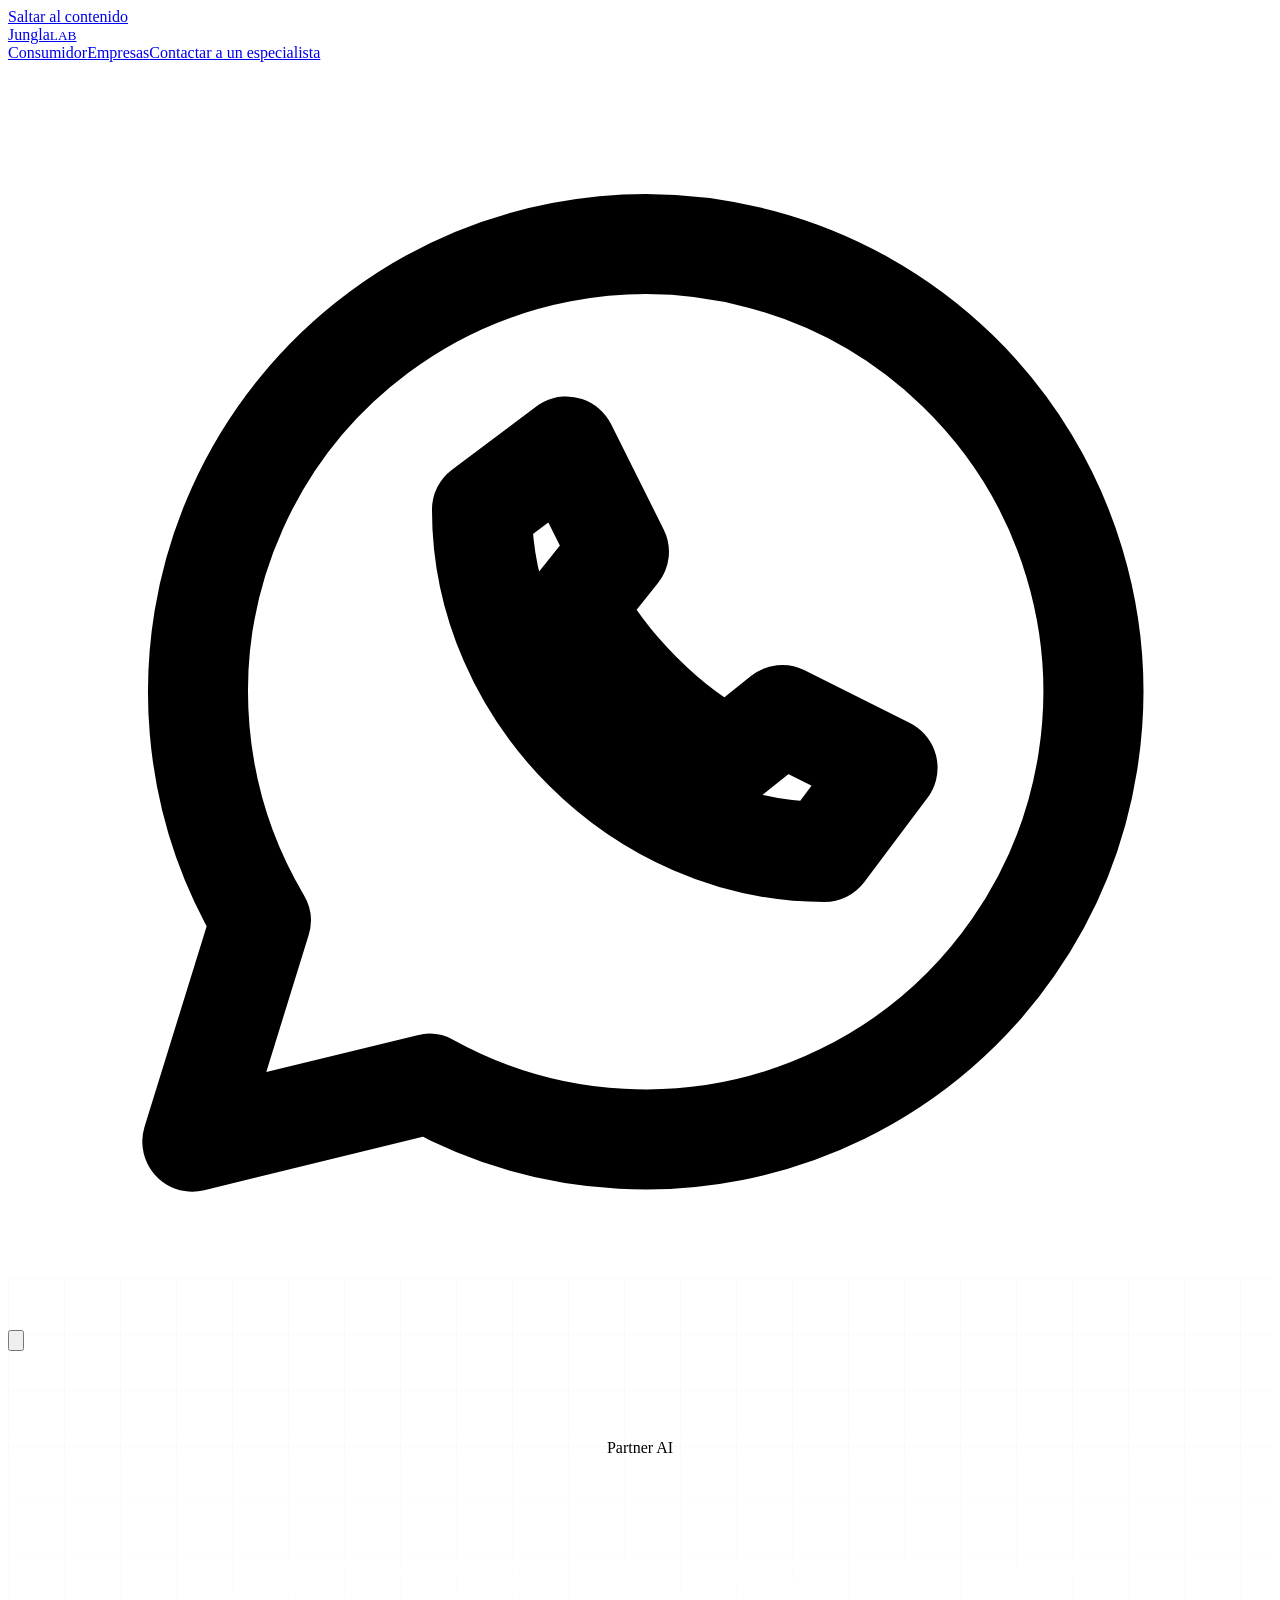
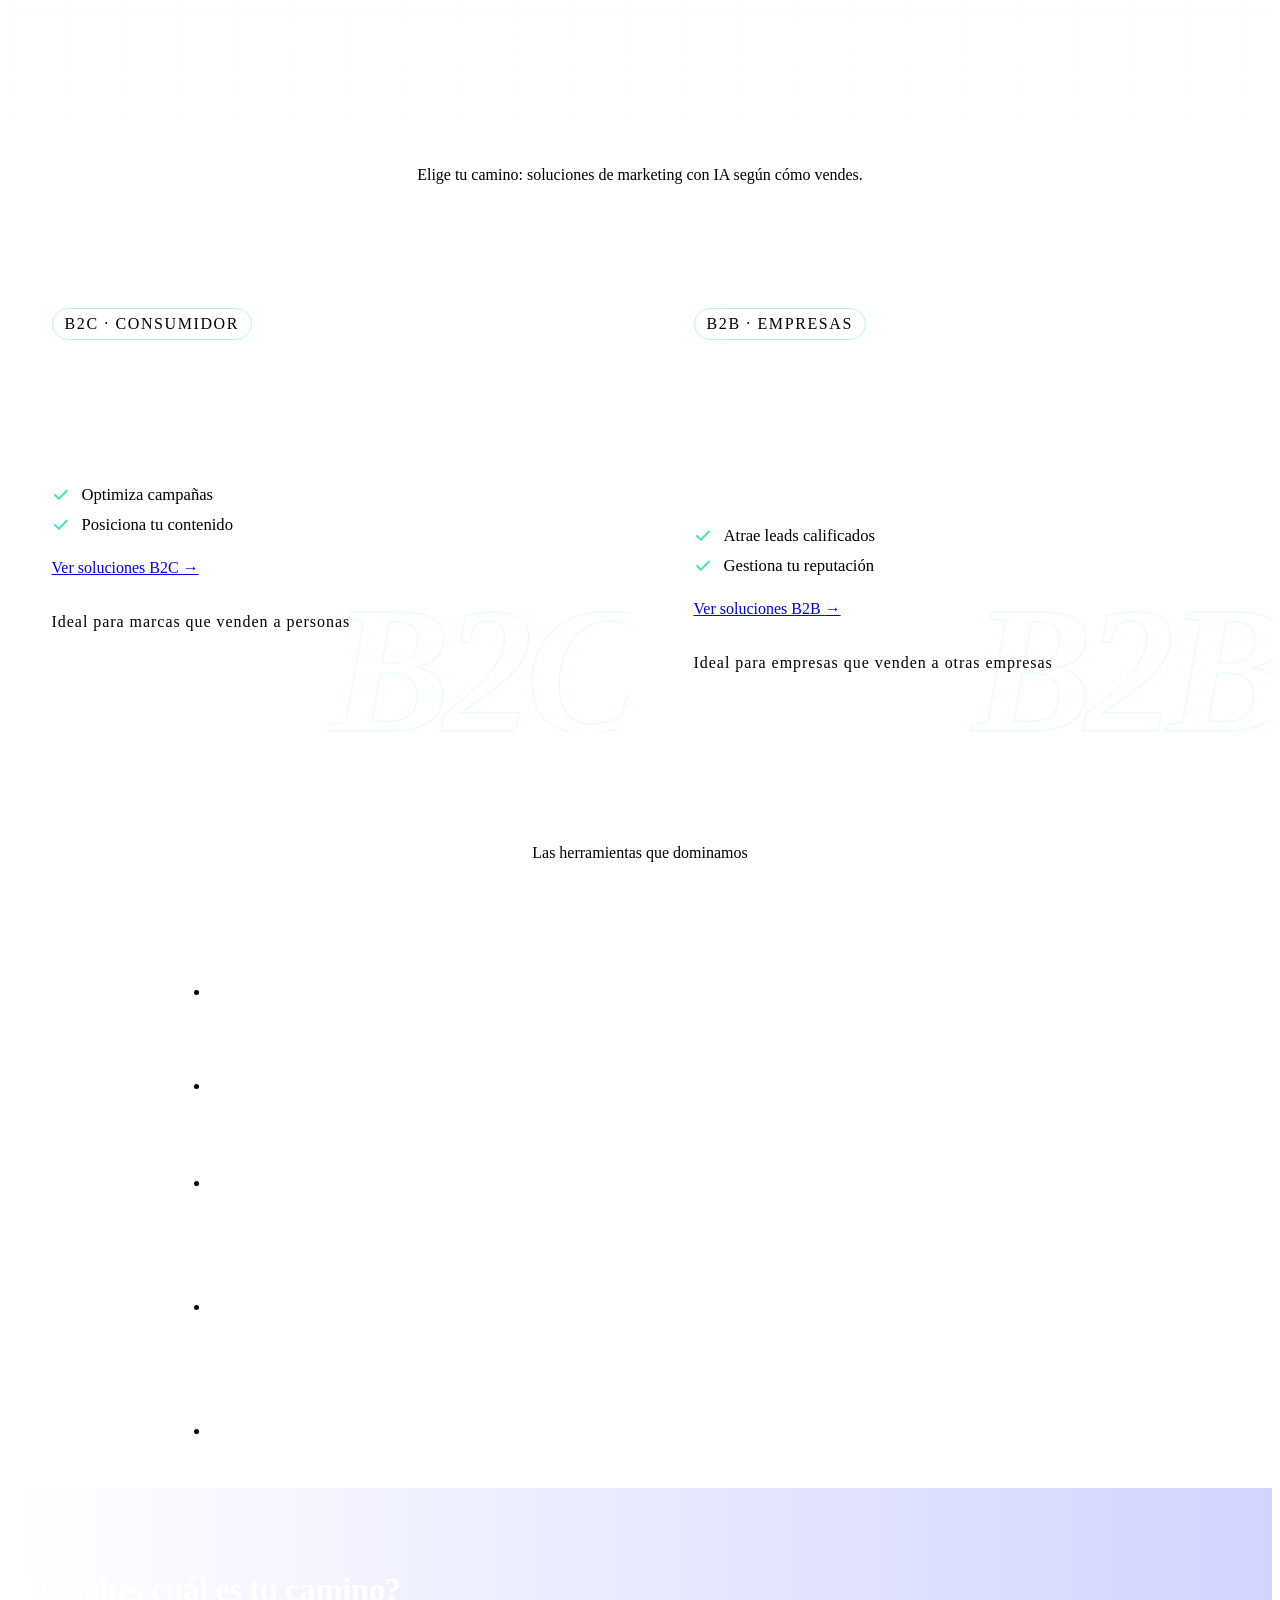
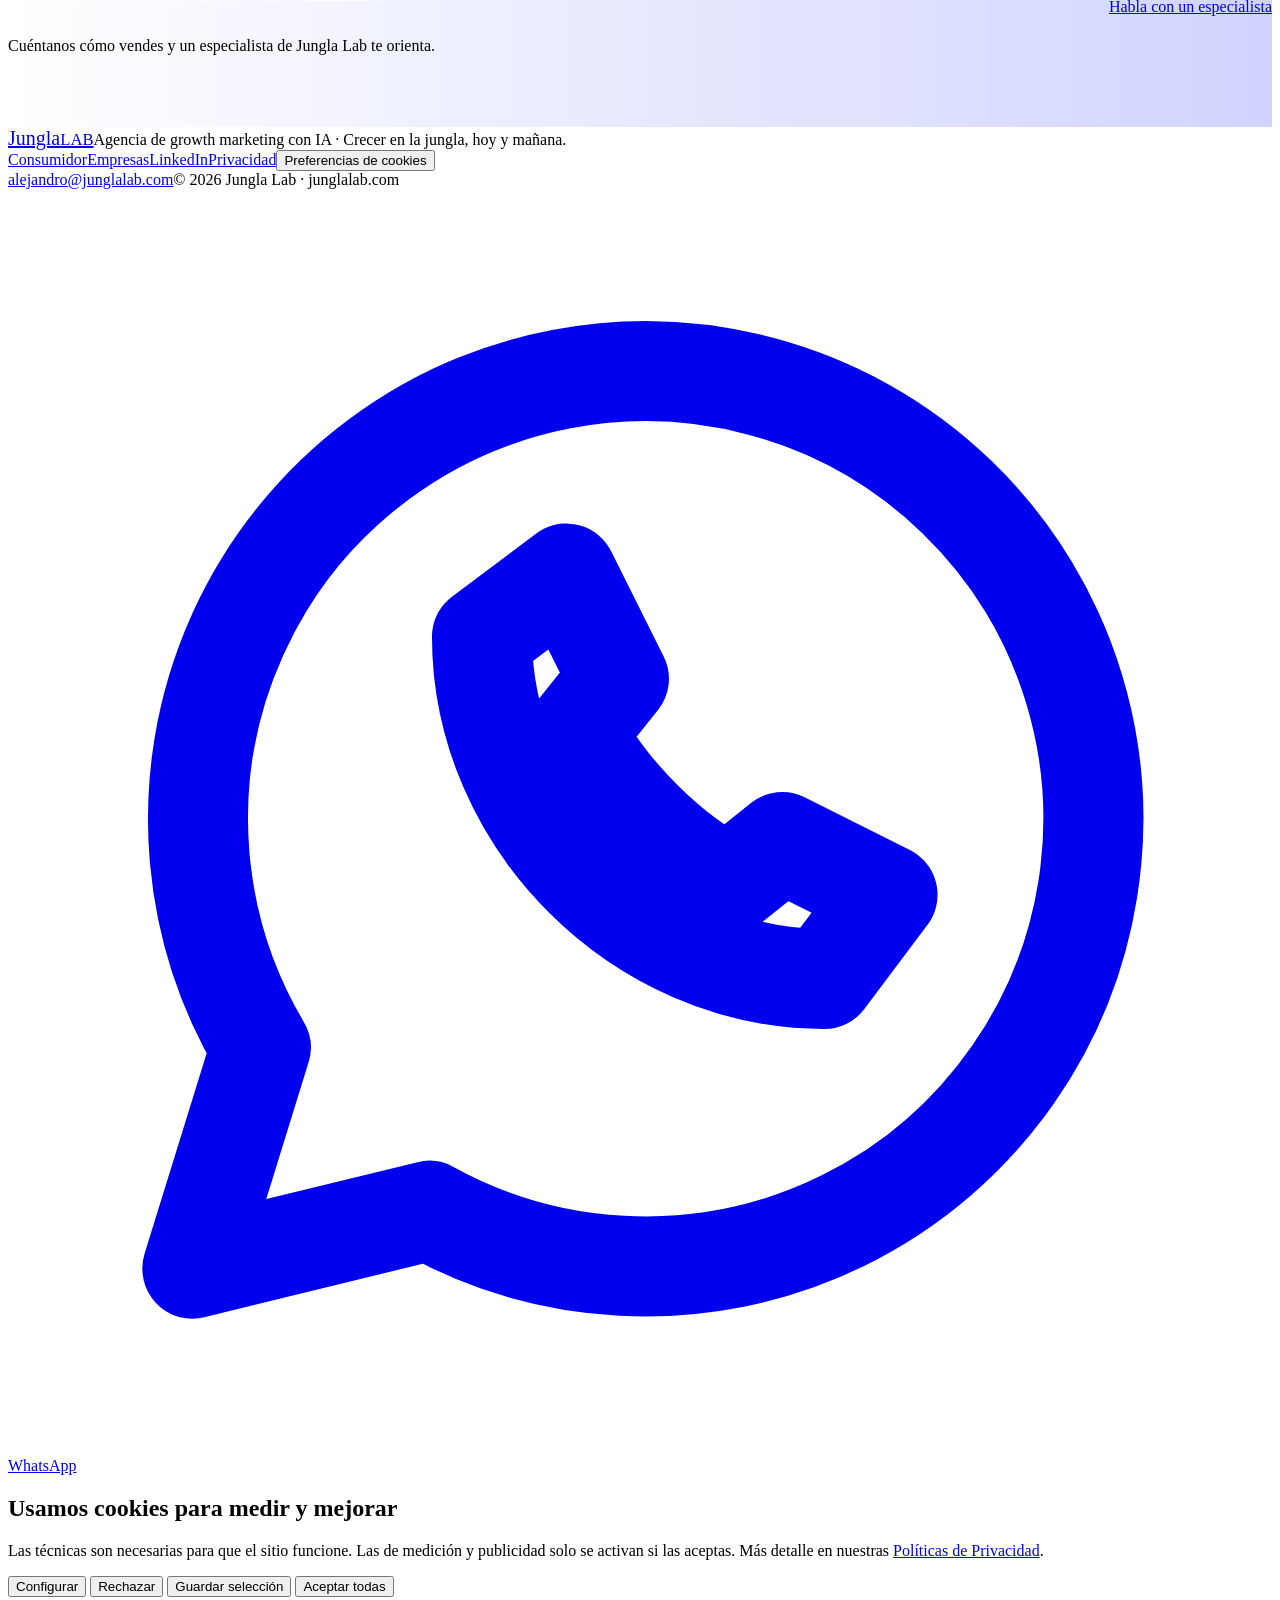
==== commit e0bd85ee: "Prelanding en / + landings /b2c y /b2b sobre el sitio responsive actual; formularios a Supabase - in" ====
--- a/index.html
+++ b/index.html
@@ -1,129 +1,103 @@
 <!doctype html>
-<html lang="es">
+<html lang="es-PE">
 <head>
 <meta charset="utf-8">
-<meta name="viewport" content="width=1440">
-<title>Jungla Lab | Partner AI para hacer crecer tu negocio</title>
-<meta name="description" content="Marketing, estrategia e inteligencia artificial para consumidores y empresas.">
-<meta name="robots" content="noindex, nofollow">
+<meta name="viewport" content="width=device-width, initial-scale=1, viewport-fit=cover">
+<title>Jungla Lab · Partner AI: marketing y crecimiento con inteligencia artificial</title>
+<meta name="description" content="Partner AI para hacer crecer tu negocio: soluciones de marketing con inteligencia artificial para marcas que venden a personas (B2C) y a empresas (B2B). Lima, Perú.">
+<meta name="robots" content="index, follow">
 <link rel="canonical" href="https://junglalab.com/">
-<meta property="og:title" content="Jungla Lab | Partner AI para hacer crecer tu negocio"><meta property="og:description" content="Marketing, estrategia e inteligencia artificial para consumidores y empresas."><meta property="og:type" content="website"><meta property="og:url" content="https://junglalab.com/">
-
+<meta name="theme-color" content="#060819">
+<meta property="og:type" content="website">
+<meta property="og:locale" content="es_PE">
+<meta property="og:site_name" content="Jungla Lab">
+<meta property="og:title" content="Jungla Lab · Partner AI">
+<meta property="og:description" content="Partner AI para hacer crecer tu negocio: soluciones de marketing con inteligencia artificial para marcas que venden a personas (B2C) y a empresas (B2B). Lima, Perú.">
+<meta property="og:url" content="https://junglalab.com/">
+<link rel="icon" href="data:image/svg+xml,%3Csvg xmlns='http://www.w3.org/2000/svg' viewBox='0 0 32 32'%3E%3Crect width='32' height='32' rx='8' fill='%23060819'/%3E%3Ctext x='16' y='23' font-family='Arial' font-weight='700' font-size='19' text-anchor='middle' fill='%233de3b1'%3EJ%3C/text%3E%3C/svg%3E">
 <link rel="preconnect" href="https://fonts.googleapis.com">
-<link rel="stylesheet" href="https://fonts.googleapis.com/css2?family=DM+Sans:ital,opsz,wght@0,9..40,400;0,9..40,500;0,9..40,700;0,9..40,800;1,9..40,800&amp;family=DM+Mono:wght@400;500&amp;display=swap">
-<style>
-body{margin:0;background:#060819;font-family:"DM Sans",-apple-system,"Segoe UI",sans-serif;color:#eef1ff}
-a{color:#3de3b1}a:hover{color:#8ff0d2}
-</style>
-
-<style>html{background:#060819}body>div:first-child{margin-left:auto;margin-right:auto}</style>
-<script src="/assets/js/config.js"></script>
+<link rel="preconnect" href="https://fonts.gstatic.com" crossorigin>
+<link rel="stylesheet" href="https://fonts.googleapis.com/css2?family=DM+Sans:ital,opsz,wght@0,9..40,400;0,9..40,500;0,9..40,700;0,9..40,800;1,9..40,800&family=DM+Mono:wght@400;500&display=swap">
+<link rel="stylesheet" href="assets/css/styles.css">
+<link rel="stylesheet" href="assets/css/prelanding.css">
+<script>window.dataLayer=window.dataLayer||[];function gtag(){dataLayer.push(arguments);}gtag('consent','default',{ad_storage:'denied',ad_user_data:'denied',ad_personalization:'denied',analytics_storage:'denied',wait_for_update:500});</script>
+<script type="application/ld+json">{"@context": "https://schema.org", "@type": "ProfessionalService", "name": "Jungla Lab", "description": "Agencia de growth marketing con inteligencia artificial en Lima, Perú.", "url": "https://junglalab.com/", "email": "alejandro@junglalab.com", "areaServed": "PE", "address": {"@type": "PostalAddress", "addressLocality": "Lima", "addressCountry": "PE"}, "knowsAbout": ["Growth marketing", "Inteligencia artificial", "Branding", "Desarrollo web", "Generación de demanda B2B", "Publicidad digital"]}</script>
 </head>
-<body data-landing="prelanding">
-<div style="width: 1440px; height: 1382px; box-sizing: border-box; display: flex; flex-direction: column; overflow: hidden; background: #060819; font-family: 'DM Sans', -apple-system, 'Segoe UI', sans-serif; color: #eef1ff;">
-
-<!-- NAV + TÍTULO -->
-<div style="position: relative; height: 432px; flex-shrink: 0; display: flex; flex-direction: column; overflow: hidden; background: radial-gradient(ellipse 50% 90% at 50% 0%, rgba(45,59,255,0.55) 0%, rgba(45,59,255,0.12) 50%, rgba(6,8,25,0) 80%), radial-gradient(ellipse 30% 60% at 12% 100%, rgba(61,227,177,0.14) 0%, rgba(61,227,177,0) 100%), #060819;">
-<div aria-hidden="true" style="position: absolute; left: 0; top: 0; width: 1440px; height: 432px; background-image: linear-gradient(rgba(184,191,230,0.07) 1px, transparent 1px), linear-gradient(90deg, rgba(184,191,230,0.07) 1px, transparent 1px); background-size: 56px 56px; -webkit-mask-image: radial-gradient(ellipse 55% 85% at 50% 0%, #000 0%, transparent 78%); mask-image: radial-gradient(ellipse 55% 85% at 50% 0%, #000 0%, transparent 78%);"></div>
-<header style="position: relative; height: 72px; flex-shrink: 0; box-sizing: border-box; padding: 0 80px; display: flex; align-items: center; justify-content: space-between; border-bottom: 1px solid rgba(184,191,230,0.10);">
-<a href="#segmentos" style="text-decoration: none; color: #ffffff; font-size: 24px; font-weight: 700; letter-spacing: -0.02em; display: flex; align-items: baseline; gap: 6px;">Jungla<span style="font-size: 11px; font-weight: 500; letter-spacing: 0.16em; color: #3de3b1;">LAB</span></a>
-<nav aria-label="Principal" style="display: flex; gap: 32px; align-items: center; font-size: 14px; font-weight: 500;">
-<a href="/b2c/" style="color: #b3bade; text-decoration: none;">Consumidor</a>
-<a href="/b2b/" style="color: #b3bade; text-decoration: none;">Empresas</a>
-<a href="#contacto" style="display: inline-flex; align-items: center; height: 40px; padding: 0 22px; border-radius: 999px; background: #3de3b1; color: #060819; text-decoration: none; font-size: 14px; font-weight: 700; box-sizing: border-box;">Contactar a un especialista</a>
-</nav>
-</header>
-<section style="position: relative; flex-grow: 1; box-sizing: border-box; padding: 0 80px; display: flex; flex-direction: column; align-items: center; justify-content: center; gap: 24px; text-align: center;">
-<div style="display: inline-flex; align-items: center; gap: 8px; padding: 6px 14px; border: 1px solid rgba(61,227,177,0.35); border-radius: 999px; background: rgba(61,227,177,0.06); font-family: 'DM Mono', monospace; font-size: 12px; letter-spacing: 0.1em; text-transform: uppercase; color: #3de3b1;"><span style="width: 6px; height: 6px; border-radius: 50%; background: #3de3b1;"></span>Partner AI</div>
-<h1 style="margin: 0; max-width: 1280px; font-size: 76px; line-height: 0.96; font-weight: 800; font-style: italic; text-transform: uppercase; letter-spacing: -0.03em; color: #ffffff;">Haz crecer tu negocio <span style="color: #3de3b1;">con inteligencia artificial</span></h1>
-<p style="margin: 0; max-width: 620px; font-size: 20px; line-height: 1.5; color: #b3bade;">Elige tu camino: soluciones de marketing con IA según cómo vendes.</p>
-</section>
-</div>
-
-<!-- B2C / B2B -->
-<section id="segmentos" style="height: 560px; flex-shrink: 0; box-sizing: border-box; padding: 20px 80px 40px;">
-<div style="position: relative; width: 1280px; height: 500px;">
-
-<!-- Panel B2C -->
-<div style="position: absolute; left: 0; top: 0; width: 660px; height: 500px; box-sizing: border-box; padding: 36px 110px 36px 48px; display: flex; flex-direction: column; justify-content: center; overflow: hidden; background: radial-gradient(ellipse 90% 70% at 0% 0%, rgba(61,227,177,0.20) 0%, rgba(61,227,177,0) 65%), linear-gradient(160deg, #10154a 0%, #0a0d2a 100%); border-radius: 24px; box-shadow: inset 0 1px 0 rgba(255,255,255,0.08); clip-path: polygon(0 0, 100% 0, calc(100% - 72px) 100%, 0 100%);">
-<div aria-hidden="true" style="position: absolute; left: 20px; bottom: -44px; font-size: 240px; line-height: 1; font-weight: 800; font-style: italic; letter-spacing: -0.04em; color: transparent; -webkit-text-stroke: 2px #3de3b1; opacity: 0.12; pointer-events: none;">B2C</div>
-<div style="position: relative; display: flex; flex-direction: column; gap: 20px;">
-<div style="display: flex; align-items: center; gap: 14px;">
-<div style="width: 56px; height: 56px; display: flex; align-items: center; justify-content: center; border-radius: 16px; background: rgba(61,227,177,0.10); border: 1px solid rgba(61,227,177,0.30);"><svg width="28" height="28" viewBox="0 0 24 24" fill="none" stroke="#3de3b1" stroke-width="1.8" stroke-linecap="round" stroke-linejoin="round" aria-hidden="true"><path d="M16 21v-2a4 4 0 0 0-4-4H6a4 4 0 0 0-4 4v2"></path><circle cx="9" cy="7" r="4"></circle><path d="M22 21v-2a4 4 0 0 0-3-3.87"></path><path d="M16 3.13a4 4 0 0 1 0 7.75"></path></svg></div>
-<div style="padding: 6px 12px; border: 1px solid rgba(61,227,177,0.35); border-radius: 999px; font-family: 'DM Mono', monospace; font-size: 12px; letter-spacing: 0.1em; text-transform: uppercase; color: #3de3b1;">B2C · Consumidor</div>
-</div>
-<h2 style="margin: 0; font-size: 40px; line-height: 1.08; font-weight: 800; letter-spacing: -0.02em; color: #ffffff;">Vende más a tus clientes finales</h2>
-<div style="display: flex; flex-direction: column; gap: 14px;">
-<div style="display: flex; align-items: center; gap: 12px; font-size: 18px; color: #dfe3fb;"><svg width="22" height="22" viewBox="0 0 24 24" fill="none" stroke="#3de3b1" stroke-width="2.4" stroke-linecap="round" stroke-linejoin="round" aria-hidden="true"><path d="M5 12.5l4.5 4.5L19 7.5"></path></svg>Optimiza campañas</div>
-<div style="display: flex; align-items: center; gap: 12px; font-size: 18px; color: #dfe3fb;"><svg width="22" height="22" viewBox="0 0 24 24" fill="none" stroke="#3de3b1" stroke-width="2.4" stroke-linecap="round" stroke-linejoin="round" aria-hidden="true"><path d="M5 12.5l4.5 4.5L19 7.5"></path></svg>Posiciona tu contenido</div>
-</div>
-<div style="display: flex; align-items: center; gap: 20px; margin-top: 4px;">
-<a href="/b2c/" style="display: inline-flex; align-items: center; height: 54px; padding: 0 30px; border-radius: 999px; background: #3de3b1; color: #060819; text-decoration: none; font-size: 16px; font-weight: 700; box-sizing: border-box;">Ver soluciones B2C →</a>
-</div>
-<div style="font-family: 'DM Mono', monospace; font-size: 12px; letter-spacing: 0.06em; color: #8b94c7;">Ideal para marcas que venden a personas</div>
+<body data-page="prelanding">
+<a class="skip" href="#main">Saltar al contenido</a>
+<header class="site-header">
+<div class="wrap">
+<a class="logo" href="/" aria-label="Jungla Lab, inicio">Jungla<small>LAB</small></a>
+<nav class="nav" id="site-nav" aria-label="Principal"><a href="/b2c" data-cta="nav-b2c">Consumidor</a><a href="/b2b" data-cta="nav-b2b">Empresas</a><a class="btn btn--sm" href="#contacto" data-cta="header">Contactar a un especialista</a></nav>
+<div class="header-actions">
+<a class="icon-btn icon-btn--wa" data-wa="header" href="#" aria-label="Escríbenos por WhatsApp" style="color:var(--wa-ink)"><svg viewBox="0 0 24 24" fill="none" stroke="currentColor" stroke-width="1.9" stroke-linecap="round" stroke-linejoin="round" aria-hidden="true" focusable="false"><path d="M3.5 20.5l1.3-4.2A8.5 8.5 0 1 1 8 19.4z"/><path d="M9 8.5c0 3.5 3 6.5 6.5 6.5l1.2-1.6-2-1-1 .8c-1-.4-2.5-1.9-2.9-2.9l.8-1-1-2z"/></svg></a>
+<button class="icon-btn menu-toggle" type="button" aria-expanded="false" aria-controls="site-nav" aria-label="Abrir menú"><svg viewBox="0 0 24 24" fill="none" stroke="currentColor" stroke-width="2" stroke-linecap="round" aria-hidden="true"><path class="bar bar1" d="M4 7h16"/><path class="bar bar2" d="M4 12h16"/><path class="bar bar3" d="M4 17h16"/></svg></button>
 </div>
 </div>
-
-<!-- Panel B2B -->
-<div style="position: absolute; right: 0; top: 0; width: 660px; height: 500px; box-sizing: border-box; padding: 36px 48px 36px 124px; display: flex; flex-direction: column; justify-content: center; overflow: hidden; background: radial-gradient(ellipse 90% 75% at 100% 0%, rgba(45,59,255,0.55) 0%, rgba(45,59,255,0.10) 60%, rgba(12,16,48,0) 100%), #0c1030; border-radius: 24px; box-shadow: inset 0 1px 0 rgba(255,255,255,0.08); clip-path: polygon(72px 0, 100% 0, 100% 100%, 0 100%);">
-<div aria-hidden="true" style="position: absolute; right: 20px; bottom: -44px; font-size: 240px; line-height: 1; font-weight: 800; font-style: italic; letter-spacing: -0.04em; color: transparent; -webkit-text-stroke: 2px #3de3b1; opacity: 0.12; pointer-events: none;">B2B</div>
-<div style="position: relative; display: flex; flex-direction: column; gap: 20px;">
-<div style="display: flex; align-items: center; gap: 14px;">
-<div style="width: 56px; height: 56px; display: flex; align-items: center; justify-content: center; border-radius: 16px; background: rgba(61,227,177,0.10); border: 1px solid rgba(61,227,177,0.30);"><svg width="28" height="28" viewBox="0 0 24 24" fill="none" stroke="#3de3b1" stroke-width="1.8" stroke-linecap="round" stroke-linejoin="round" aria-hidden="true"><rect x="4" y="2" width="16" height="20" rx="2"></rect><path d="M9 22v-4h6v4"></path><path d="M8 6h.01M12 6h.01M16 6h.01M8 10h.01M12 10h.01M16 10h.01M8 14h.01M12 14h.01M16 14h.01"></path></svg></div>
-<div style="padding: 6px 12px; border: 1px solid rgba(61,227,177,0.35); border-radius: 999px; font-family: 'DM Mono', monospace; font-size: 12px; letter-spacing: 0.1em; text-transform: uppercase; color: #3de3b1;">B2B · Empresas</div>
+</header>
+<main id="main">
+<section class="pre-hero" aria-labelledby="pre-title">
+<div class="wrap pre-hero__in">
+<p class="badge">Partner AI</p>
+<h1 id="pre-title">Haz crecer tu negocio <span class="hl">con inteligencia artificial</span></h1>
+<p class="hero__sub">Elige tu camino: soluciones de marketing con IA según cómo vendes.</p>
 </div>
-<h2 style="margin: 0; font-size: 40px; line-height: 1.08; font-weight: 800; letter-spacing: -0.02em; color: #ffffff;">Llena tu pipeline de oportunidades calificadas</h2>
-<div style="display: flex; flex-direction: column; gap: 14px;">
-<div style="display: flex; align-items: center; gap: 12px; font-size: 18px; color: #dfe3fb;"><svg width="22" height="22" viewBox="0 0 24 24" fill="none" stroke="#3de3b1" stroke-width="2.4" stroke-linecap="round" stroke-linejoin="round" aria-hidden="true"><path d="M5 12.5l4.5 4.5L19 7.5"></path></svg>Atrae leads calificados</div>
-<div style="display: flex; align-items: center; gap: 12px; font-size: 18px; color: #dfe3fb;"><svg width="22" height="22" viewBox="0 0 24 24" fill="none" stroke="#3de3b1" stroke-width="2.4" stroke-linecap="round" stroke-linejoin="round" aria-hidden="true"><path d="M5 12.5l4.5 4.5L19 7.5"></path></svg>Gestiona tu reputación</div>
+</section>
+<section id="segmentos" aria-label="Elige tu camino">
+<div class="wrap paths">
+<article class="path">
+<span class="path__tag">B2C · Consumidor</span>
+<h2>Vende más a tus clientes finales</h2>
+<ul><li>Optimiza campañas</li><li>Posiciona tu contenido</li></ul>
+<a class="btn btn--lg" href="/b2c" data-cta="path-b2c">Ver soluciones B2C <span aria-hidden="true">→</span></a>
+<p class="path__note">Ideal para marcas que venden a personas</p>
+<span class="path__ghost" aria-hidden="true">B2C</span>
+</article>
+<article class="path path--b2b">
+<span class="path__tag">B2B · Empresas</span>
+<h2>Llena tu pipeline de oportunidades calificadas</h2>
+<ul><li>Atrae leads calificados</li><li>Gestiona tu reputación</li></ul>
+<a class="btn btn--lg" href="/b2b" data-cta="path-b2b">Ver soluciones B2B <span aria-hidden="true">→</span></a>
+<p class="path__note">Ideal para empresas que venden a otras empresas</p>
+<span class="path__ghost" aria-hidden="true">B2B</span>
+</article>
 </div>
-<div style="display: flex; align-items: center; gap: 20px; margin-top: 4px;">
-<a href="/b2b/" style="display: inline-flex; align-items: center; height: 54px; padding: 0 30px; border-radius: 999px; background: #3de3b1; color: #060819; text-decoration: none; font-size: 16px; font-weight: 700; box-sizing: border-box;">Ver soluciones B2B →</a>
+</section>
+<section class="pre-tools" aria-label="Herramientas">
+<div class="wrap"><p class="tools-label">Las herramientas que dominamos</p><ul class="tools"><li><img src="assets/img/herramientas/meta.png" alt="Meta" width="420" height="119" style="--h:28px" loading="lazy" decoding="async"></li><li><img src="assets/img/herramientas/linkedin.png" alt="LinkedIn Ads" width="420" height="90" style="--h:26px" loading="lazy" decoding="async"></li><li><img src="assets/img/herramientas/claude.png" alt="Claude" width="420" height="93" style="--h:26px" loading="lazy" decoding="async"></li><li><img src="assets/img/herramientas/googleads.png" alt="Google Ads" width="96" height="120" style="--h:46px" loading="lazy" decoding="async"></li><li><img src="assets/img/herramientas/ga4.png" alt="Google Analytics 4" width="390" height="120" style="--h:34px" loading="lazy" decoding="async"></li></ul></div>
+</section>
+<section class="pre-cta" id="contacto" aria-labelledby="cta-title">
+<div class="wrap">
+<div><h2 id="cta-title">¿No sabes cuál es tu camino?</h2><p>Cuéntanos cómo vendes y un especialista de Jungla Lab te orienta.</p></div>
+<a class="btn btn--lg" data-wa="prelanding" data-cta="prelanding-wa" href="#">Habla con un especialista</a>
 </div>
-<div style="font-family: 'DM Mono', monospace; font-size: 12px; letter-spacing: 0.06em; color: #8b94c7;">Ideal para empresas que venden a otras empresas</div>
+</section>
+</main>
+<footer class="site-footer">
+<div class="wrap">
+<div class="foot-brand"><a class="logo" href="/" style="font-size:20px">Jungla<small>LAB</small></a><span>Agencia de growth marketing con IA · Crecer en la jungla, hoy y mañana.</span></div>
+<nav class="foot-links" aria-label="Pie de página">
+<a href="/b2c">Consumidor</a><a href="/b2b">Empresas</a><a href="https://www.linkedin.com/company/" target="_blank" rel="noopener">LinkedIn</a><a href="politicas-de-privacidad.html">Privacidad</a><button type="button" data-consent="open">Preferencias de cookies</button>
+</nav>
+<div class="foot-contact"><a href="mailto:alejandro@junglalab.com">alejandro@junglalab.com</a><span>© 2026 Jungla Lab · junglalab.com</span></div>
+</div>
+</footer>
+<a class="wa-float" data-wa="flotante" href="#" aria-label="Escríbenos por WhatsApp"><svg viewBox="0 0 24 24" fill="none" stroke="currentColor" stroke-width="1.9" stroke-linecap="round" stroke-linejoin="round" aria-hidden="true" focusable="false"><path d="M3.5 20.5l1.3-4.2A8.5 8.5 0 1 1 8 19.4z"/><path d="M9 8.5c0 3.5 3 6.5 6.5 6.5l1.2-1.6-2-1-1 .8c-1-.4-2.5-1.9-2.9-2.9l.8-1-1-2z"/></svg>WhatsApp</a>
+<div class="cookie" id="cookie-banner" role="dialog" aria-modal="false" aria-labelledby="cookie-title" hidden>
+<h2 id="cookie-title">Usamos cookies para medir y mejorar</h2>
+<p>Las técnicas son necesarias para que el sitio funcione. Las de medición y publicidad solo se activan si las aceptas. Más detalle en nuestras <a href="politicas-de-privacidad.html#cookies">Políticas de Privacidad</a>.</p>
+<div class="cookie__prefs" id="cookie-prefs" hidden>
+<label class="cookie__opt" for="ck-analytics"><span>Medición<small>Google Analytics: visitas y rendimiento de campañas.</small></span><input type="checkbox" id="ck-analytics"></label>
+<label class="cookie__opt" for="ck-marketing"><span>Publicidad<small>Píxeles de Google Ads, Meta y LinkedIn para anuncios y remarketing.</small></span><input type="checkbox" id="ck-marketing"></label>
+</div>
+<div class="cookie__actions">
+<button type="button" class="btn btn--sm btn--ghost" data-consent="prefs">Configurar</button>
+<button type="button" class="btn btn--sm btn--ghost" data-consent="reject">Rechazar</button>
+<button type="button" class="btn btn--sm btn--ghost" data-consent="save">Guardar selección</button>
+<button type="button" class="btn btn--sm" data-consent="accept">Aceptar todas</button>
 </div>
 </div>
-
-<!-- Costura diagonal -->
-<svg width="1280" height="500" viewBox="0 0 1280 500" aria-hidden="true" style="position: absolute; left: 0; top: 0; pointer-events: none;"><line x1="676" y1="0" x2="604" y2="500" stroke="#3de3b1" stroke-opacity="0.55" stroke-width="1.5"></line></svg>
-<div style="position: absolute; left: 604px; top: 214px; width: 72px; height: 72px; box-sizing: border-box; display: flex; align-items: center; justify-content: center; border-radius: 50%; background: #060819; border: 1px solid #3de3b1; box-shadow: 0 0 32px rgba(61,227,177,0.35); font-family: 'DM Mono', monospace; font-size: 12px; letter-spacing: 0.1em; text-transform: uppercase; color: #3de3b1;">Elige</div>
-
-</div>
-</section>
-
-<!-- PARTNERS -->
-<section style="height: 130px; flex-shrink: 0; box-sizing: border-box; padding: 0 80px; display: flex; flex-direction: column; align-items: center; justify-content: center; gap: 14px; border-top: 1px solid #1b2150;">
-<div style="font-family: 'DM Mono', monospace; font-size: 11px; letter-spacing: 0.14em; text-transform: uppercase; color: #8b94c7;">Partners oficiales</div>
-<div style="display: flex; align-items: center; justify-content: center;">
-<div style="height: 44px; display: flex; align-items: center; padding-right: 28px; margin-right: 18px; border-right: 1px solid #1b2150;"><img src="/assets/a8bafa23f6ce3d19845753095793fc02.png" alt="Meta Business Partner" style="height: 37px; width: 94px; opacity: 0.85;"></div>
-<div style="height: 44px; display: flex; align-items: center; padding-right: 28px; margin-right: 18px; border-right: 1px solid #1b2150;"><img src="/assets/fa770db111676cd9e83c03450d537083.png" alt="LinkedIn Marketing Partner" style="height: 31px; width: 107px; opacity: 0.85;"></div>
-<div style="height: 44px; display: flex; align-items: center; padding-right: 28px; margin-right: 18px; border-right: 1px solid #1b2150;"><img src="/assets/da52beee7ffe85081dafe475c666d31f.png" alt="Claude Partner Network" style="height: 33px; width: 104px; opacity: 0.85;"></div>
-<div style="height: 44px; display: flex; align-items: center;"><img src="/assets/b2766f694f3025efdd8301c77b58c7eb.png" alt="TikTok Marketing Partner" style="height: 28px; width: 122px; opacity: 0.85;"></div>
-</div>
-</section>
-
-<!-- CTA -->
-<section id="contacto" style="height: 180px; flex-shrink: 0; box-sizing: border-box; padding: 0 80px; display: flex; align-items: center; justify-content: space-between; gap: 48px; background: radial-gradient(ellipse 60% 140% at 100% 50%, rgba(45,59,255,0.40) 0%, rgba(45,59,255,0) 70%), #0c1030; border-top: 1px solid #1b2150; border-bottom: 1px solid #1b2150;">
-<div style="display: flex; flex-direction: column; gap: 8px;">
-<h3 style="margin: 0; font-size: 32px; line-height: 1.12; font-weight: 800; letter-spacing: -0.02em; color: #ffffff;">¿No sabes cuál es tu camino?</h3>
-<p style="margin: 0; font-size: 17px; line-height: 1.5; color: #b3bade;">Cuéntanos cómo vendes y un especialista de Jungla Lab te orienta.</p>
-</div>
-<div style="flex-shrink: 0; display: flex; flex-direction: column; align-items: center; gap: 10px;">
-<a href="https://wa.me/51XXXXXXXXX" style="display: inline-flex; align-items: center; height: 58px; padding: 0 34px; border-radius: 999px; background: #3de3b1; color: #060819; text-decoration: none; font-size: 17px; font-weight: 700; box-sizing: border-box;">Habla con un especialista</a>
-<div style="font-family: 'DM Mono', monospace; font-size: 11px; letter-spacing: 0.1em; text-transform: uppercase; color: #8b94c7;">Sin costo · Te respondemos en 24 h</div>
-</div>
-</section>
-
-<!-- FOOTER -->
-<footer style="height: 80px; flex-shrink: 0; box-sizing: border-box; padding: 0 80px; display: flex; align-items: center; justify-content: space-between; color: #b3bade;">
-<div style="display: flex; align-items: baseline; gap: 20px;">
-<span style="font-size: 20px; font-weight: 700; color: #ffffff; display: flex; align-items: baseline; gap: 6px;">Jungla<span style="font-size: 10px; font-weight: 500; letter-spacing: 0.16em; color: #3de3b1;">LAB</span></span>
-<span style="font-size: 13px;">© 2026 Jungla Lab. Todos los derechos reservados.</span>
-</div>
-<a href="#" style="font-size: 13px; color: #b3bade; text-decoration: none;">Políticas de Privacidad</a>
-</footer>
-
-</div>
-<script src="/assets/js/form.js"></script>
+<script src="assets/js/config.js"></script>
+<script src="assets/js/main.js"></script>
 </body>
 </html>
--- a/assets/css/prelanding.css
+++ b/assets/css/prelanding.css
@@ -0,0 +1,38 @@
+/* Prelanding · junglalab.com (usa variables y componentes de styles.css) */
+.pre-hero { position: relative; overflow: hidden; text-align: center; margin-top: -73px; padding-top: 73px;
+  background: radial-gradient(ellipse 50% 90% at 50% 0%, rgba(45,59,255,.55) 0%, rgba(45,59,255,.12) 50%, rgba(6,8,25,0) 80%), radial-gradient(ellipse 30% 60% at 12% 100%, rgba(61,227,177,.14) 0%, rgba(61,227,177,0) 100%), var(--bg); }
+.pre-hero::before { content: ""; position: absolute; inset: 0; pointer-events: none; background-image: linear-gradient(rgba(184,191,230,.07) 1px, transparent 1px), linear-gradient(90deg, rgba(184,191,230,.07) 1px, transparent 1px); background-size: 56px 56px; -webkit-mask-image: linear-gradient(#000 20%, transparent 95%); mask-image: linear-gradient(#000 20%, transparent 95%); }
+.pre-hero__in { position: relative; display: flex; flex-direction: column; align-items: center; gap: 24px; padding-block: clamp(40px, 6vw, 72px) clamp(36px, 5vw, 56px); }
+.pre-hero h1 { font-size: clamp(32px, 5vw, 72px); line-height: .96; font-weight: 800; font-style: italic; text-transform: uppercase; letter-spacing: -.03em; color: #fff; max-width: 1240px; }
+.pre-hero .badge { align-self: center; }
+.pre-hero .hero__sub { max-width: 620px; }
+
+.paths { display: grid; grid-template-columns: repeat(2, minmax(0, 1fr)); gap: 20px; padding-block: 8px clamp(40px, 5vw, 64px); position: relative; }
+.path { position: relative; overflow: hidden; display: flex; flex-direction: column; gap: 20px; padding: clamp(24px, 3.4vw, 48px); border: 1px solid var(--border); border-radius: 24px; min-width: 0;
+  background: radial-gradient(ellipse 80% 80% at 100% 0%, rgba(45,59,255,.35), rgba(45,59,255,0) 70%), var(--surface); transition: border-color .2s, transform .2s; }
+.path:hover { border-color: rgba(61,227,177,.5); transform: translateY(-2px); }
+.path--b2b { background: radial-gradient(ellipse 80% 80% at 0% 0%, rgba(61,227,177,.16), rgba(61,227,177,0) 70%), radial-gradient(ellipse 80% 80% at 100% 100%, rgba(45,59,255,.4), rgba(45,59,255,0) 70%), var(--surface); }
+.path__tag { align-self: flex-start; padding: 6px 12px; border: 1px solid rgba(61,227,177,.35); border-radius: 999px; font: 400 12px/1.2 var(--f-mono); letter-spacing: .1em; text-transform: uppercase; color: var(--accent); }
+.path h2 { font-size: clamp(26px, 3vw, 40px); line-height: 1.08; font-weight: 700; letter-spacing: -.025em; color: #fff; }
+.path ul { list-style: none; margin: 0; padding: 0; display: flex; flex-direction: column; gap: 10px; color: var(--txt); font-size: clamp(15px, 1.3vw, 18px); }
+.path li { display: flex; gap: 12px; align-items: center; }
+.path li::before { content: ""; width: 18px; height: 18px; flex-shrink: 0; background: no-repeat center/contain url("data:image/svg+xml,%3Csvg xmlns='http://www.w3.org/2000/svg' viewBox='0 0 24 24' fill='none' stroke='%233de3b1' stroke-width='2.4' stroke-linecap='round' stroke-linejoin='round'%3E%3Cpath d='M4 12l5 5L20 6'/%3E%3C/svg%3E"); }
+.path .btn { align-self: flex-start; margin-top: 4px; }
+.path__note { font: 400 12px/1.4 var(--f-mono); letter-spacing: .06em; color: var(--txt-3); }
+.path__ghost { position: absolute; right: -8px; bottom: -28px; font-size: clamp(90px, 14vw, 200px); font-weight: 800; font-style: italic; letter-spacing: -.04em; line-height: 1; color: transparent; -webkit-text-stroke: 1px rgba(61,227,177,.14); pointer-events: none; user-select: none; }
+
+.pre-tools { border-top: 1px solid var(--border); padding-block: 32px; text-align: center; }
+.pre-tools .tools { grid-template-columns: repeat(5, minmax(0, 1fr)); max-width: 900px; margin-inline: auto; }
+.pre-cta { border-top: 1px solid var(--border); background: linear-gradient(90deg, rgba(6,8,25,0), rgba(45,59,255,.22)); padding-block: clamp(36px, 5vw, 56px); }
+.pre-cta .wrap { display: flex; align-items: center; justify-content: space-between; gap: 24px; flex-wrap: wrap; }
+.pre-cta h2 { font-size: clamp(24px, 2.6vw, 34px); font-weight: 700; letter-spacing: -.02em; color: #fff; }
+.pre-cta p { color: var(--txt-2); margin-top: 6px; }
+
+@media (max-width: 860px) {
+  .pre-hero { margin-top: -65px; padding-top: 65px; }
+  .paths { grid-template-columns: 1fr; }
+  .pre-tools .tools { grid-template-columns: repeat(3, minmax(0, 1fr)); }
+  .pre-cta .wrap { flex-direction: column; align-items: flex-start; }
+  .pre-cta .btn { width: 100%; }
+}
+@media (max-width: 520px) { .path .btn { width: 100%; } .pre-tools .tools { grid-template-columns: repeat(2, minmax(0, 1fr)); } }
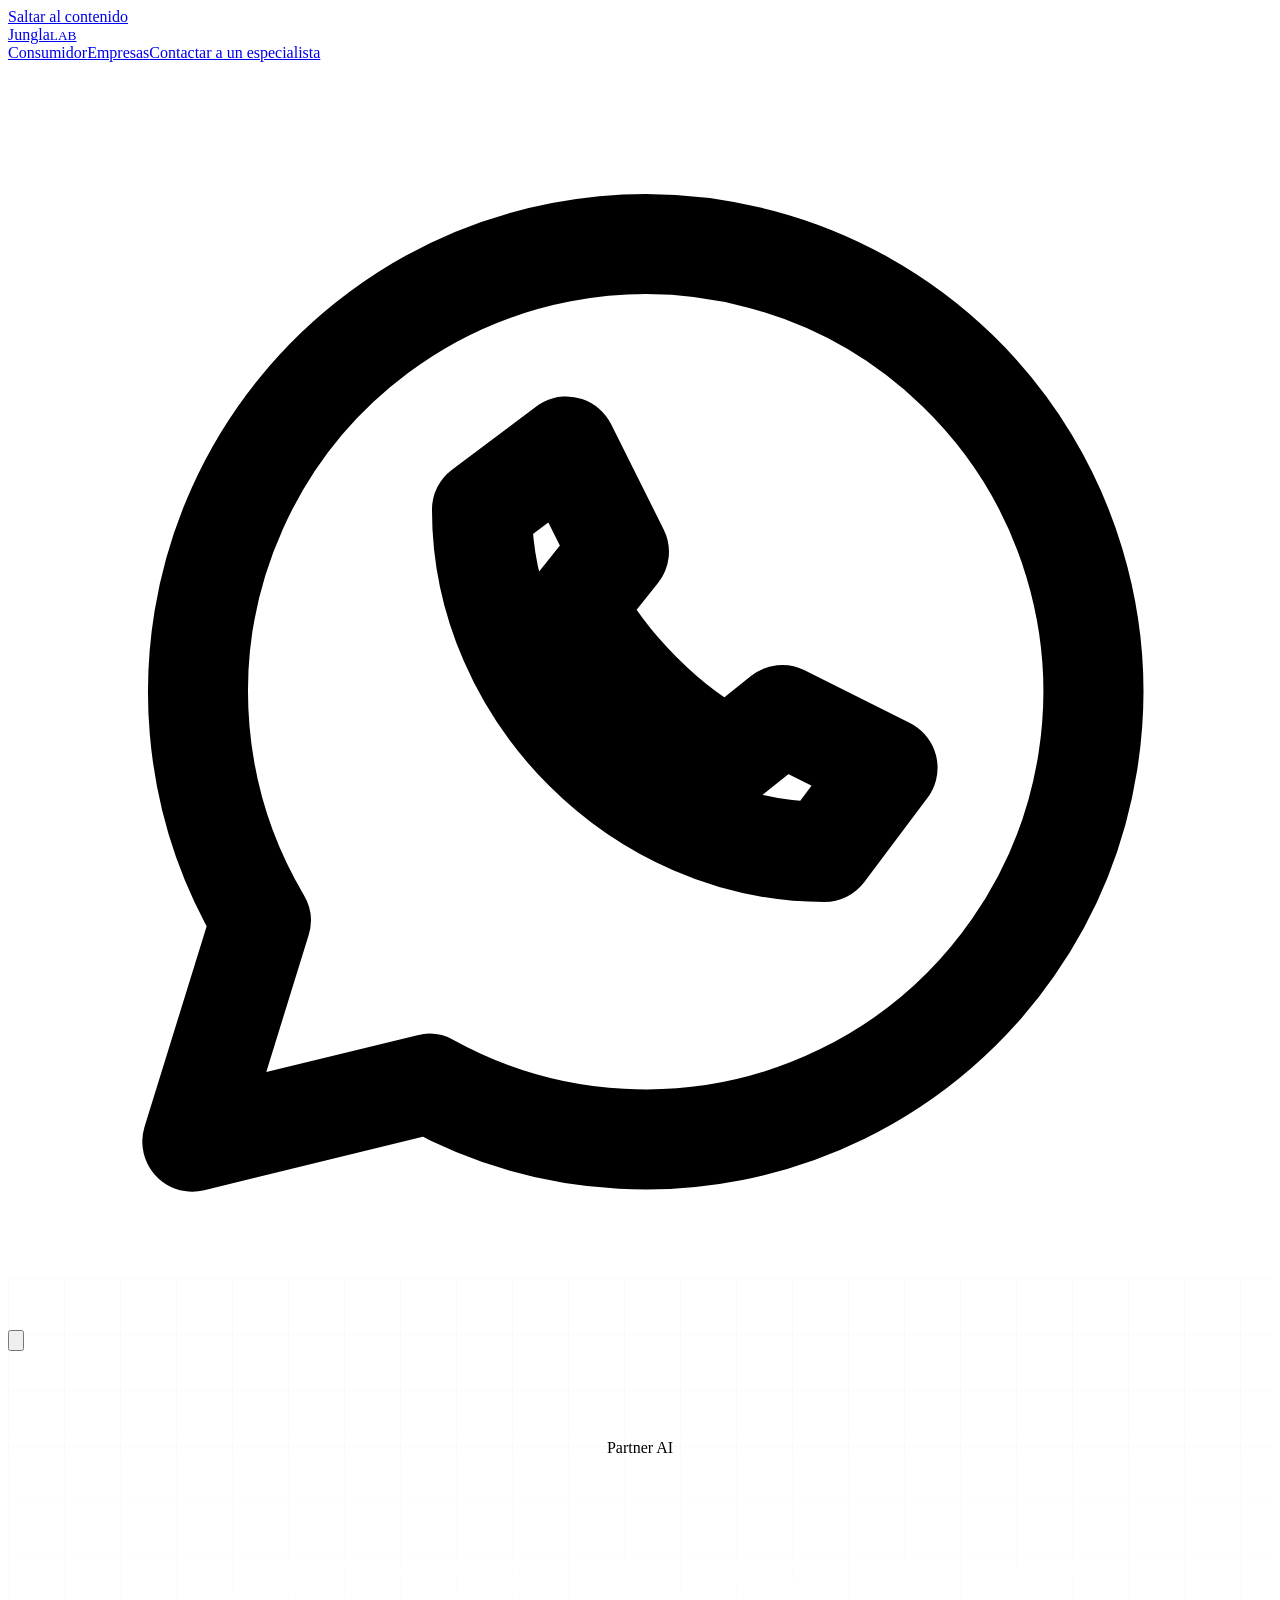
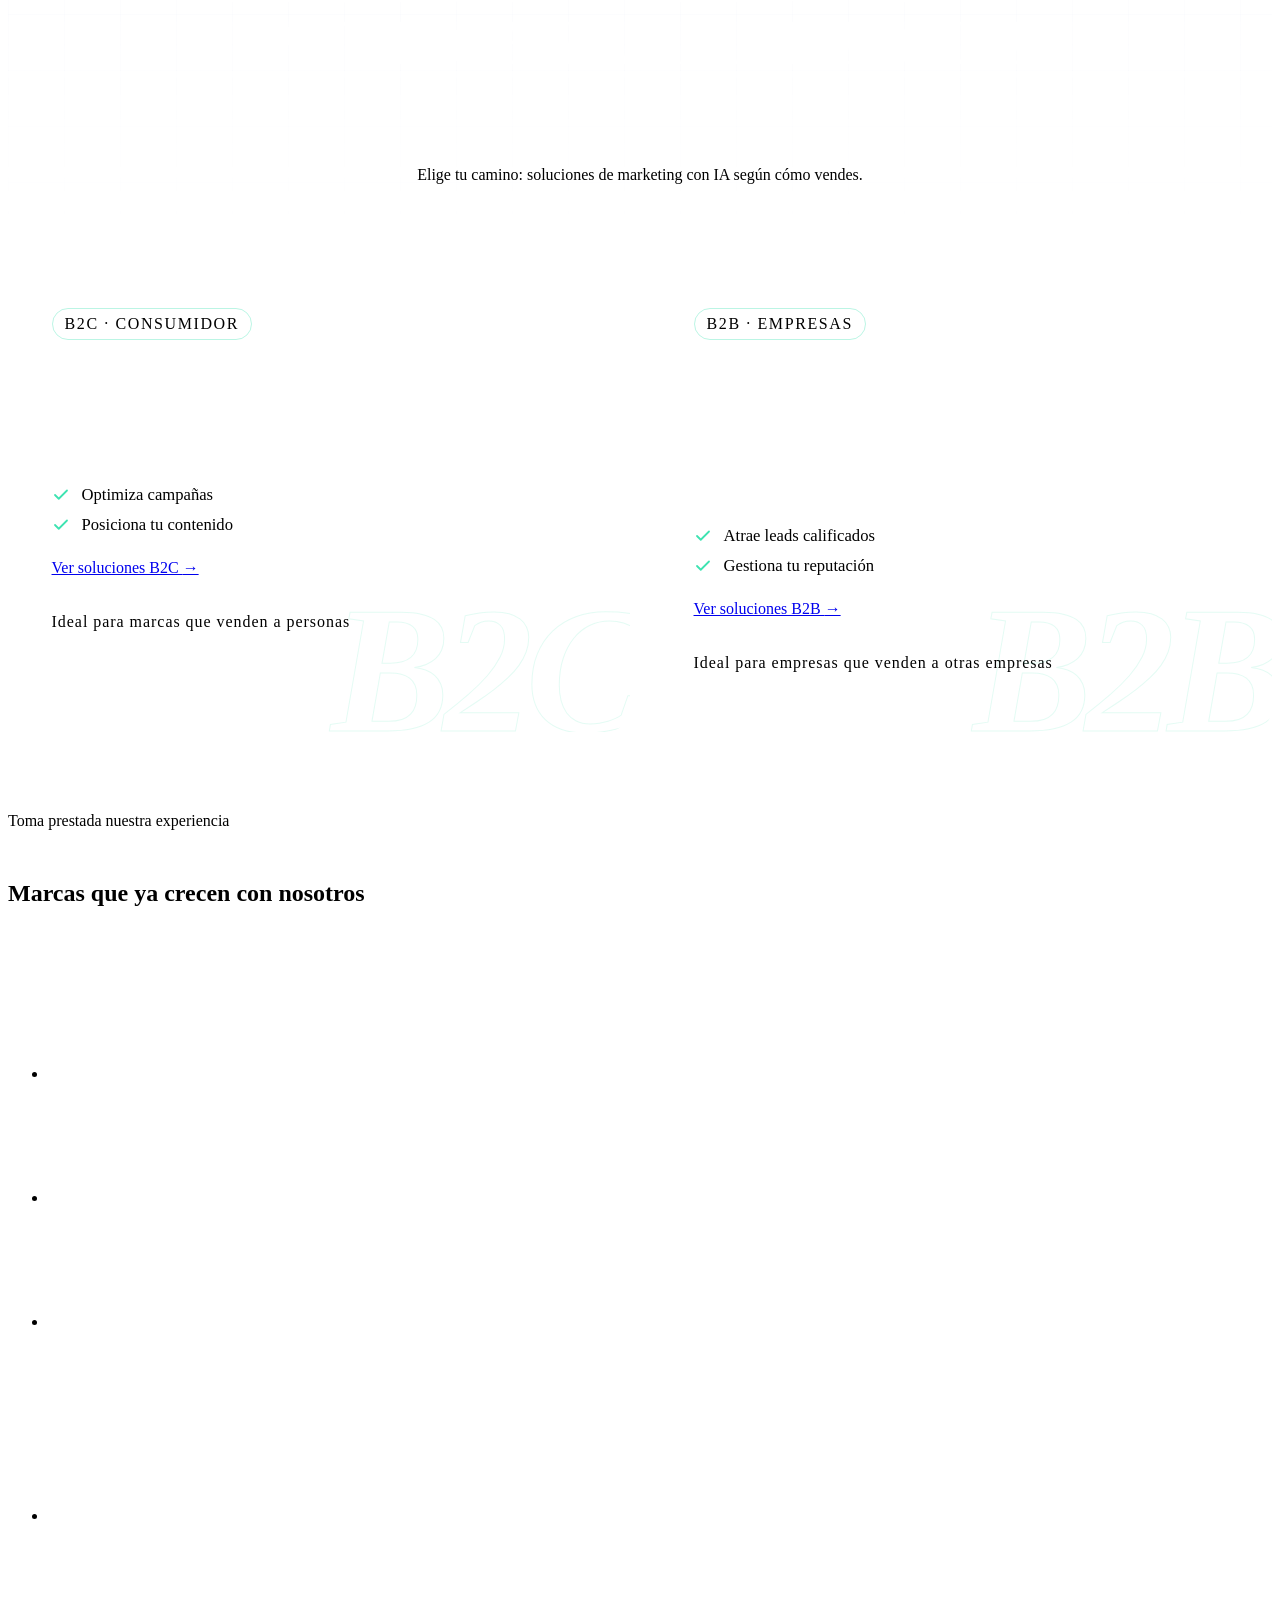
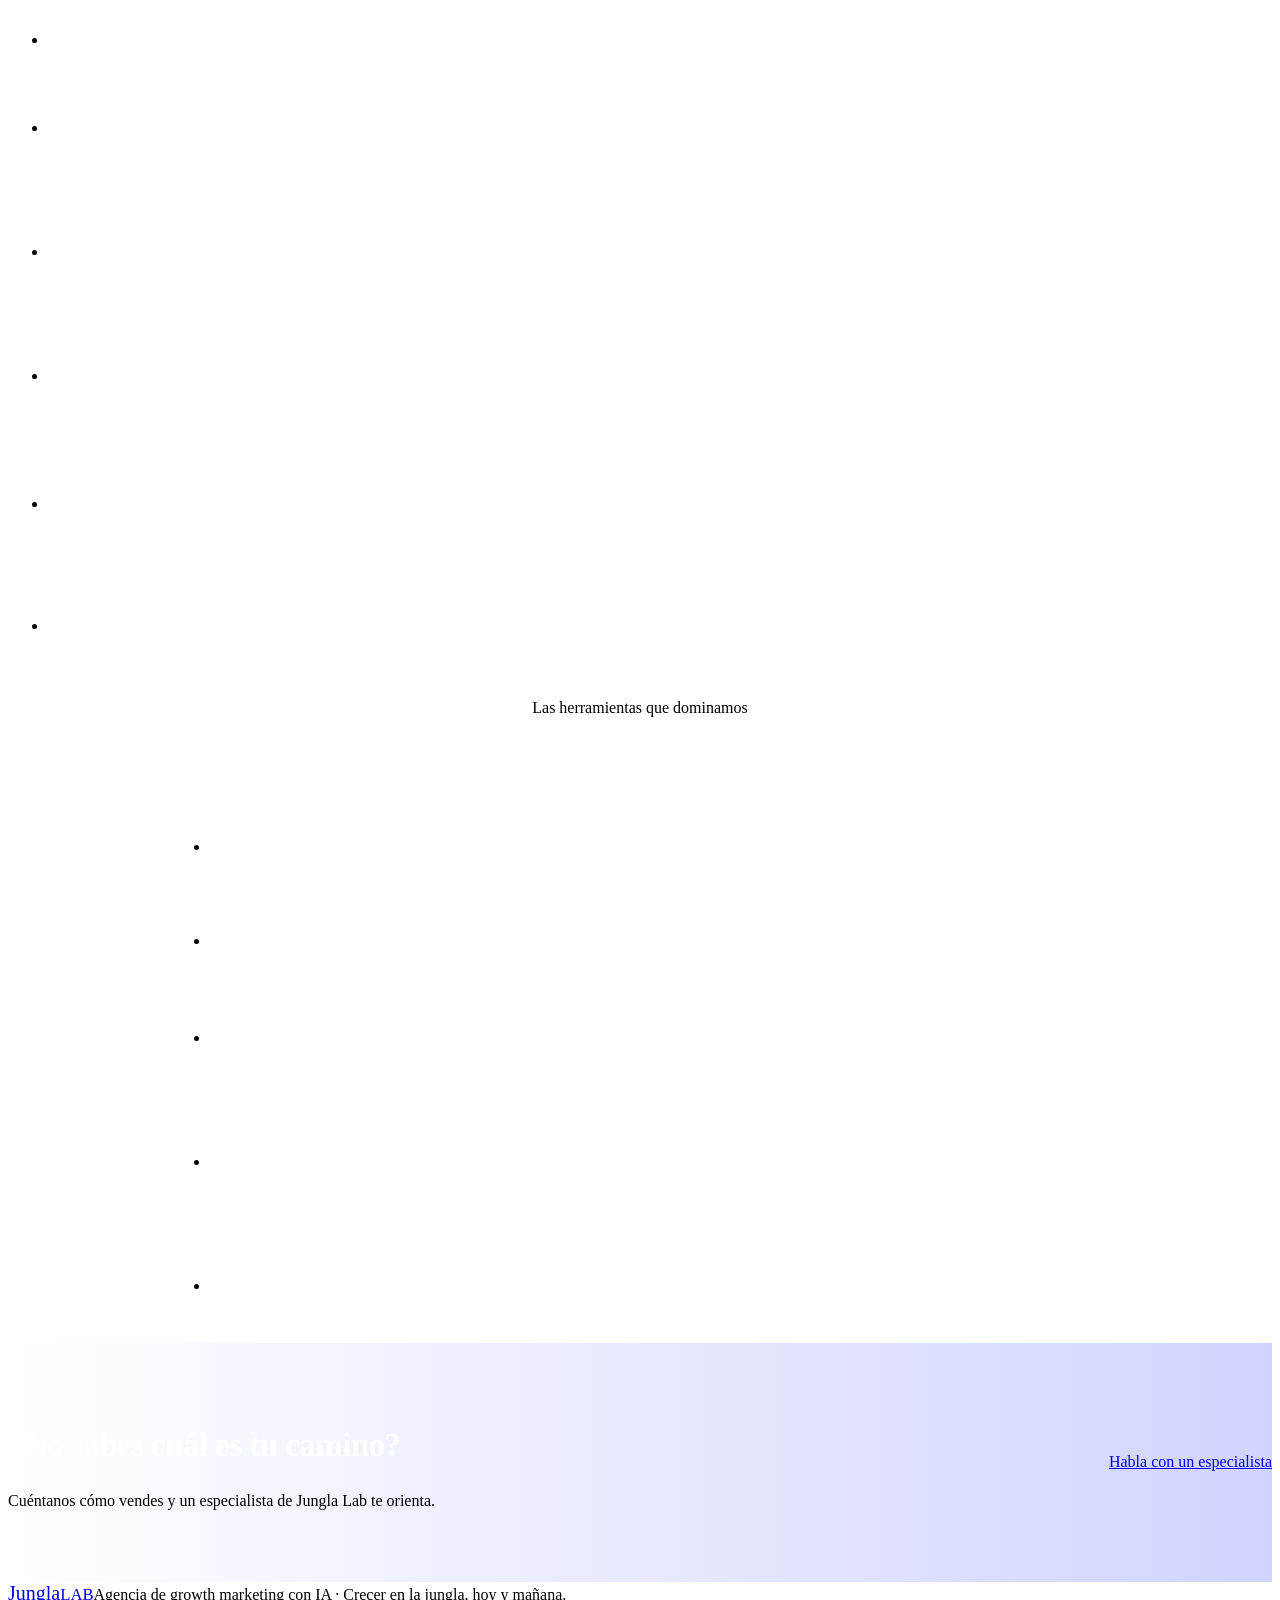
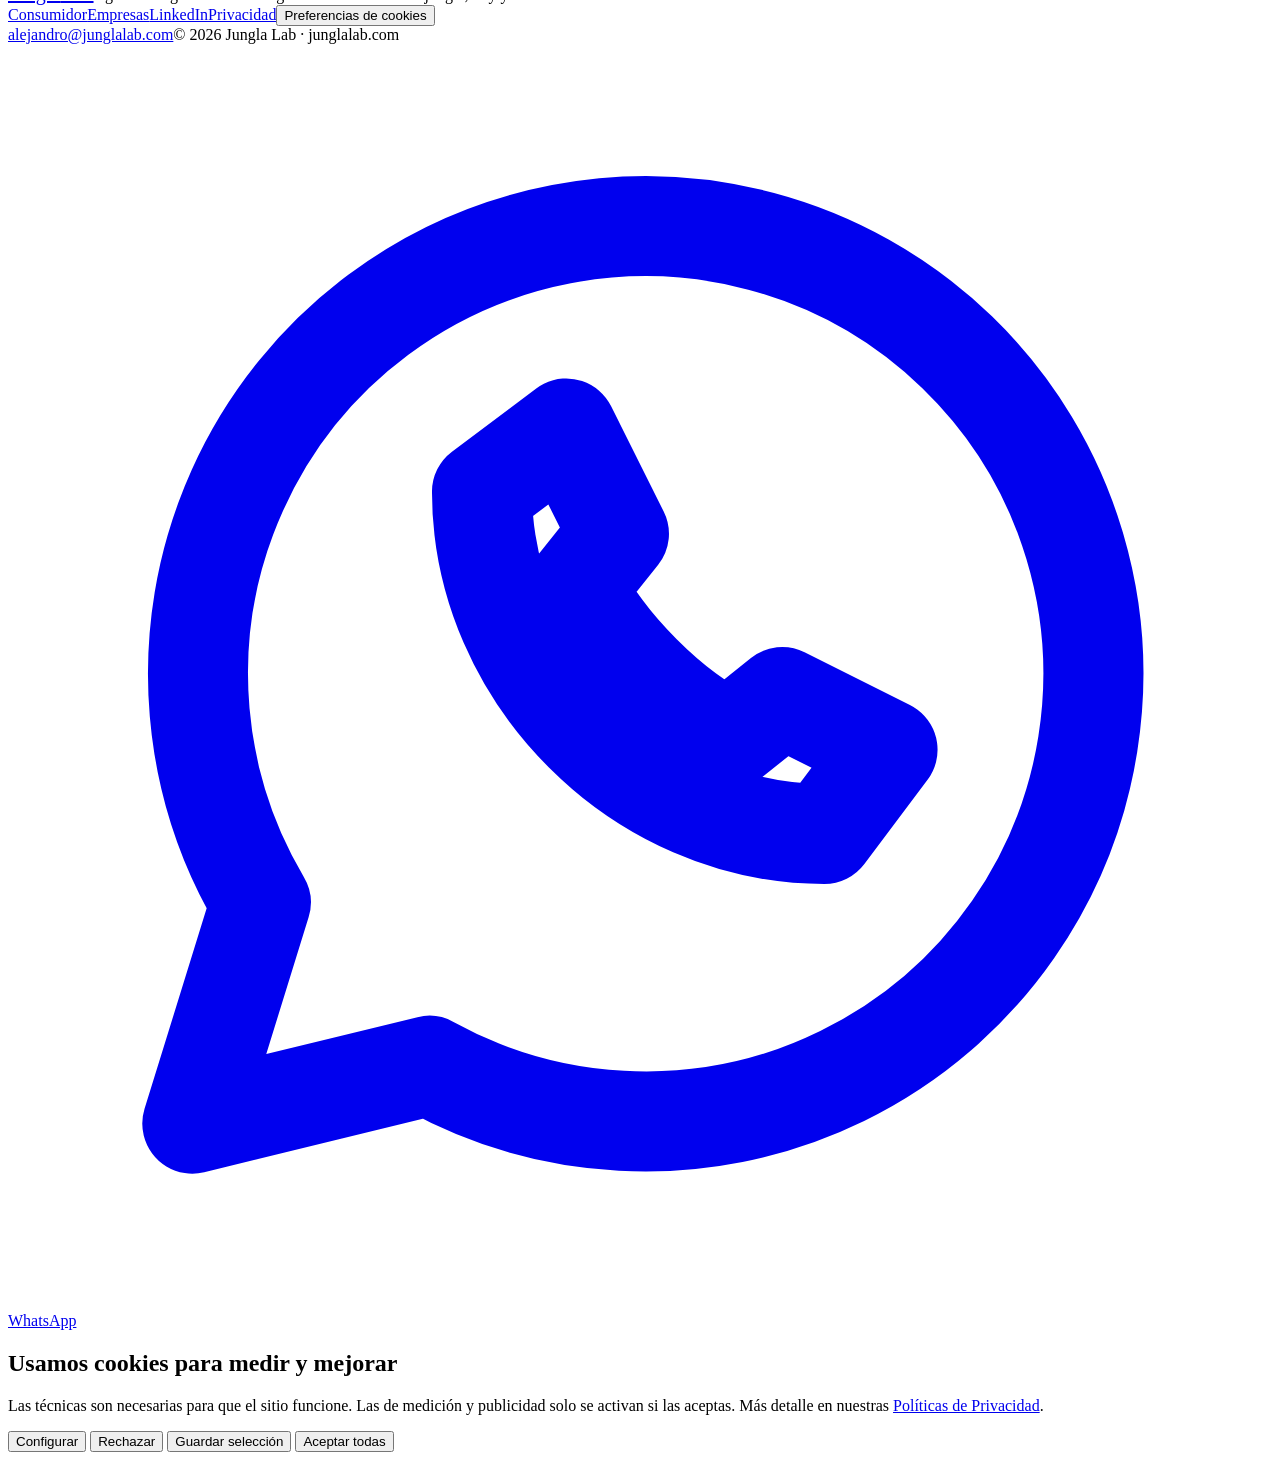
==== commit f57b0170: "Prueba: agregar sección de marcas cliente a la home La home (prelanding) no mostraba prueba social, " ====
--- a/index.html
+++ b/index.html
@@ -22,6 +22,13 @@
 <link rel="stylesheet" href="assets/css/prelanding.css">
 <script>window.dataLayer=window.dataLayer||[];function gtag(){dataLayer.push(arguments);}gtag('consent','default',{ad_storage:'denied',ad_user_data:'denied',ad_personalization:'denied',analytics_storage:'denied',wait_for_update:500});</script>
 <script type="application/ld+json">{"@context": "https://schema.org", "@type": "ProfessionalService", "name": "Jungla Lab", "description": "Agencia de growth marketing con inteligencia artificial en Lima, Perú.", "url": "https://junglalab.com/", "email": "alejandro@junglalab.com", "areaServed": "PE", "address": {"@type": "PostalAddress", "addressLocality": "Lima", "addressCountry": "PE"}, "knowsAbout": ["Growth marketing", "Inteligencia artificial", "Branding", "Desarrollo web", "Generación de demanda B2B", "Publicidad digital"]}</script>
+<script type="text/javascript">
+  (function(c,l,a,r,i,t,y){
+    c[a]=c[a]||function(){(c[a].q=c[a].q||[]).push(arguments)};
+    t=l.createElement(r);t.async=1;t.src="https://www.clarity.ms/tag/"+i;
+    y=l.getElementsByTagName(r)[0];y.parentNode.insertBefore(t,y);
+  })(window, document, "clarity", "script", "yqkrxi1187");
+</script>
 </head>
 <body data-page="prelanding">
 <a class="skip" href="#main">Saltar al contenido</a>
@@ -63,6 +70,12 @@
 </article>
 </div>
 </section>
+<section class="section" aria-label="Marcas que confían en Jungla Lab">
+<div class="wrap">
+<div style="display:flex;flex-direction:column;gap:14px"><p class="eyebrow">Toma prestada nuestra experiencia</p><h2 class="h2">Marcas que ya crecen <span class="hl">con nosotros</span></h2></div>
+<ul class="logo-grid"><li><img src="assets/f481ebb6825dc96e7771f41e760249ca.png" alt="IBM" style="--h:36px" loading="lazy" decoding="async"></li><li><img src="assets/5cc01a10f05b83561263694c236a2575.png" alt="Microsoft" style="--h:28px" loading="lazy" decoding="async"></li><li><img src="assets/67e5a4e0bf29d07a9c1a53b6cfb59dfe.png" alt="Google" style="--h:34px" loading="lazy" decoding="async"></li><li><img src="assets/8653ef2d4d10c534797a56df7ded0721.png" alt="Hewlett Packard Enterprise" style="--h:42px" loading="lazy" decoding="async"></li><li><img src="assets/96425c1ab920584526b894c31f541742.png" alt="Cisco" style="--h:46px" loading="lazy" decoding="async"></li><li><img src="assets/ac998d5f7bf73e5ec69ce2ec537c9ab7.png" alt="Lenovo" style="--h:26px" loading="lazy" decoding="async"></li><li><img src="assets/ec4347f53fc6929e2f4fc8775999ddfc.png" alt="Kyndryl" style="--h:32px" loading="lazy" decoding="async"></li><li><img src="assets/896801da045826bfc0f0bf5fa462125c.png" alt="Schneider Electric" style="--h:38px" loading="lazy" decoding="async"></li><li><img src="assets/a5cf684eec671c553cd98bbce014691d.png" alt="Canvia" style="--h:30px" loading="lazy" decoding="async"></li><li><img src="assets/dde16a04f157e8f5dbc98b4af540fbf5.png" alt="BVL" style="--h:32px" loading="lazy" decoding="async"></li></ul>
+</div>
+</section>
 <section class="pre-tools" aria-label="Herramientas">
 <div class="wrap"><p class="tools-label">Las herramientas que dominamos</p><ul class="tools"><li><img src="assets/img/herramientas/meta.png" alt="Meta" width="420" height="119" style="--h:28px" loading="lazy" decoding="async"></li><li><img src="assets/img/herramientas/linkedin.png" alt="LinkedIn Ads" width="420" height="90" style="--h:26px" loading="lazy" decoding="async"></li><li><img src="assets/img/herramientas/claude.png" alt="Claude" width="420" height="93" style="--h:26px" loading="lazy" decoding="async"></li><li><img src="assets/img/herramientas/googleads.png" alt="Google Ads" width="96" height="120" style="--h:46px" loading="lazy" decoding="async"></li><li><img src="assets/img/herramientas/ga4.png" alt="Google Analytics 4" width="390" height="120" style="--h:34px" loading="lazy" decoding="async"></li></ul></div>
 </section>
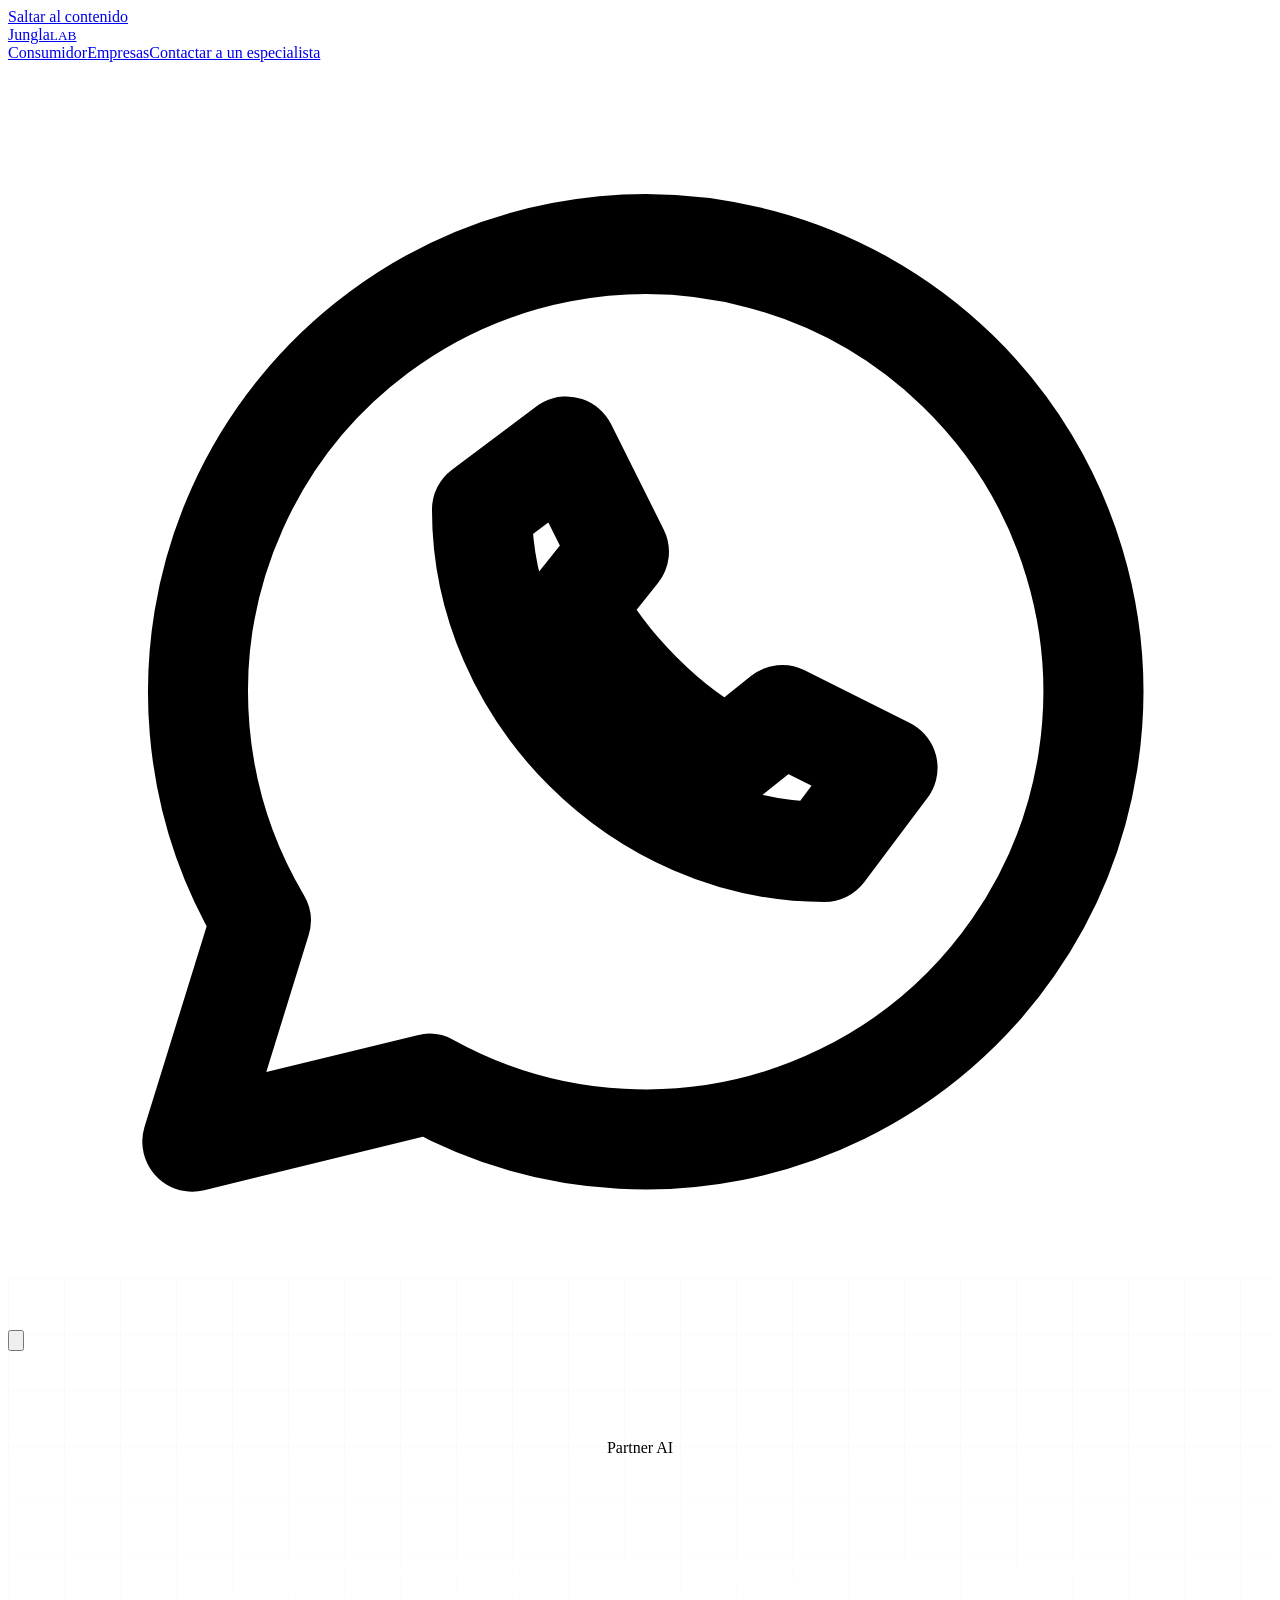
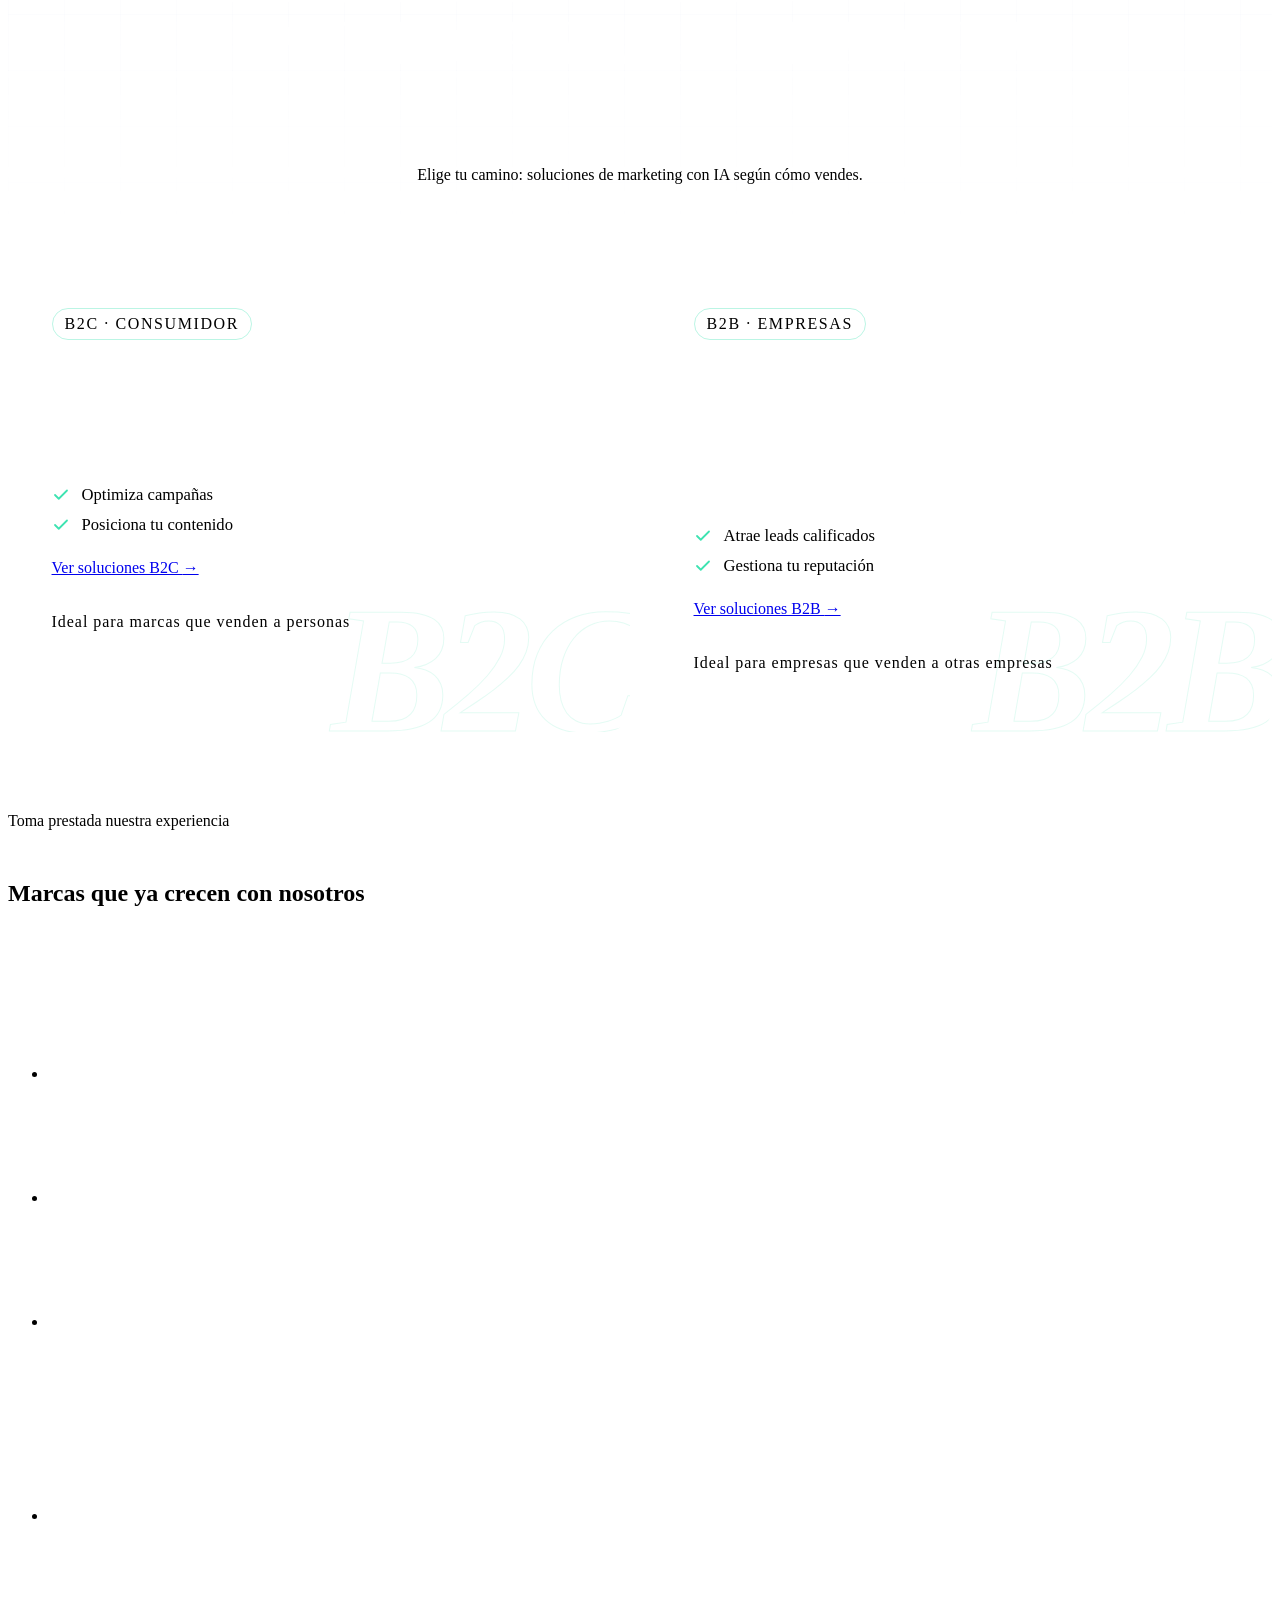
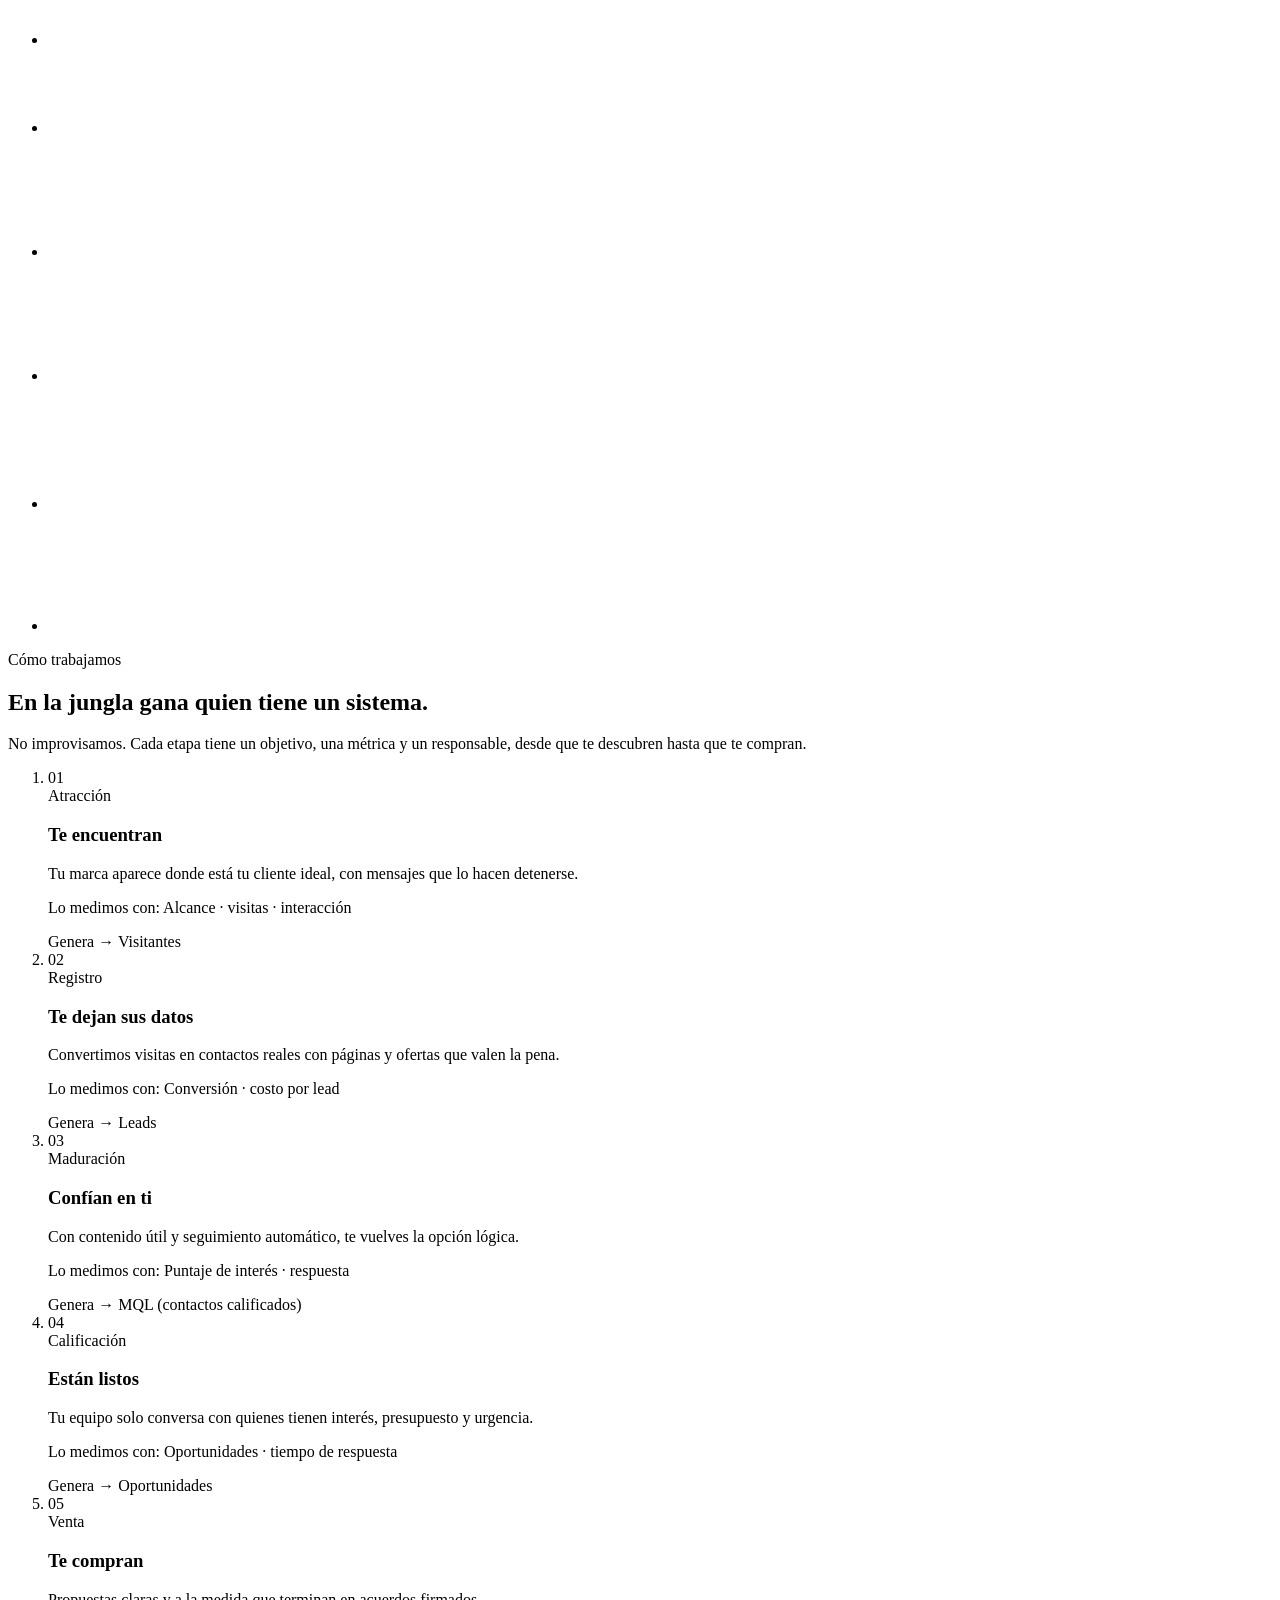
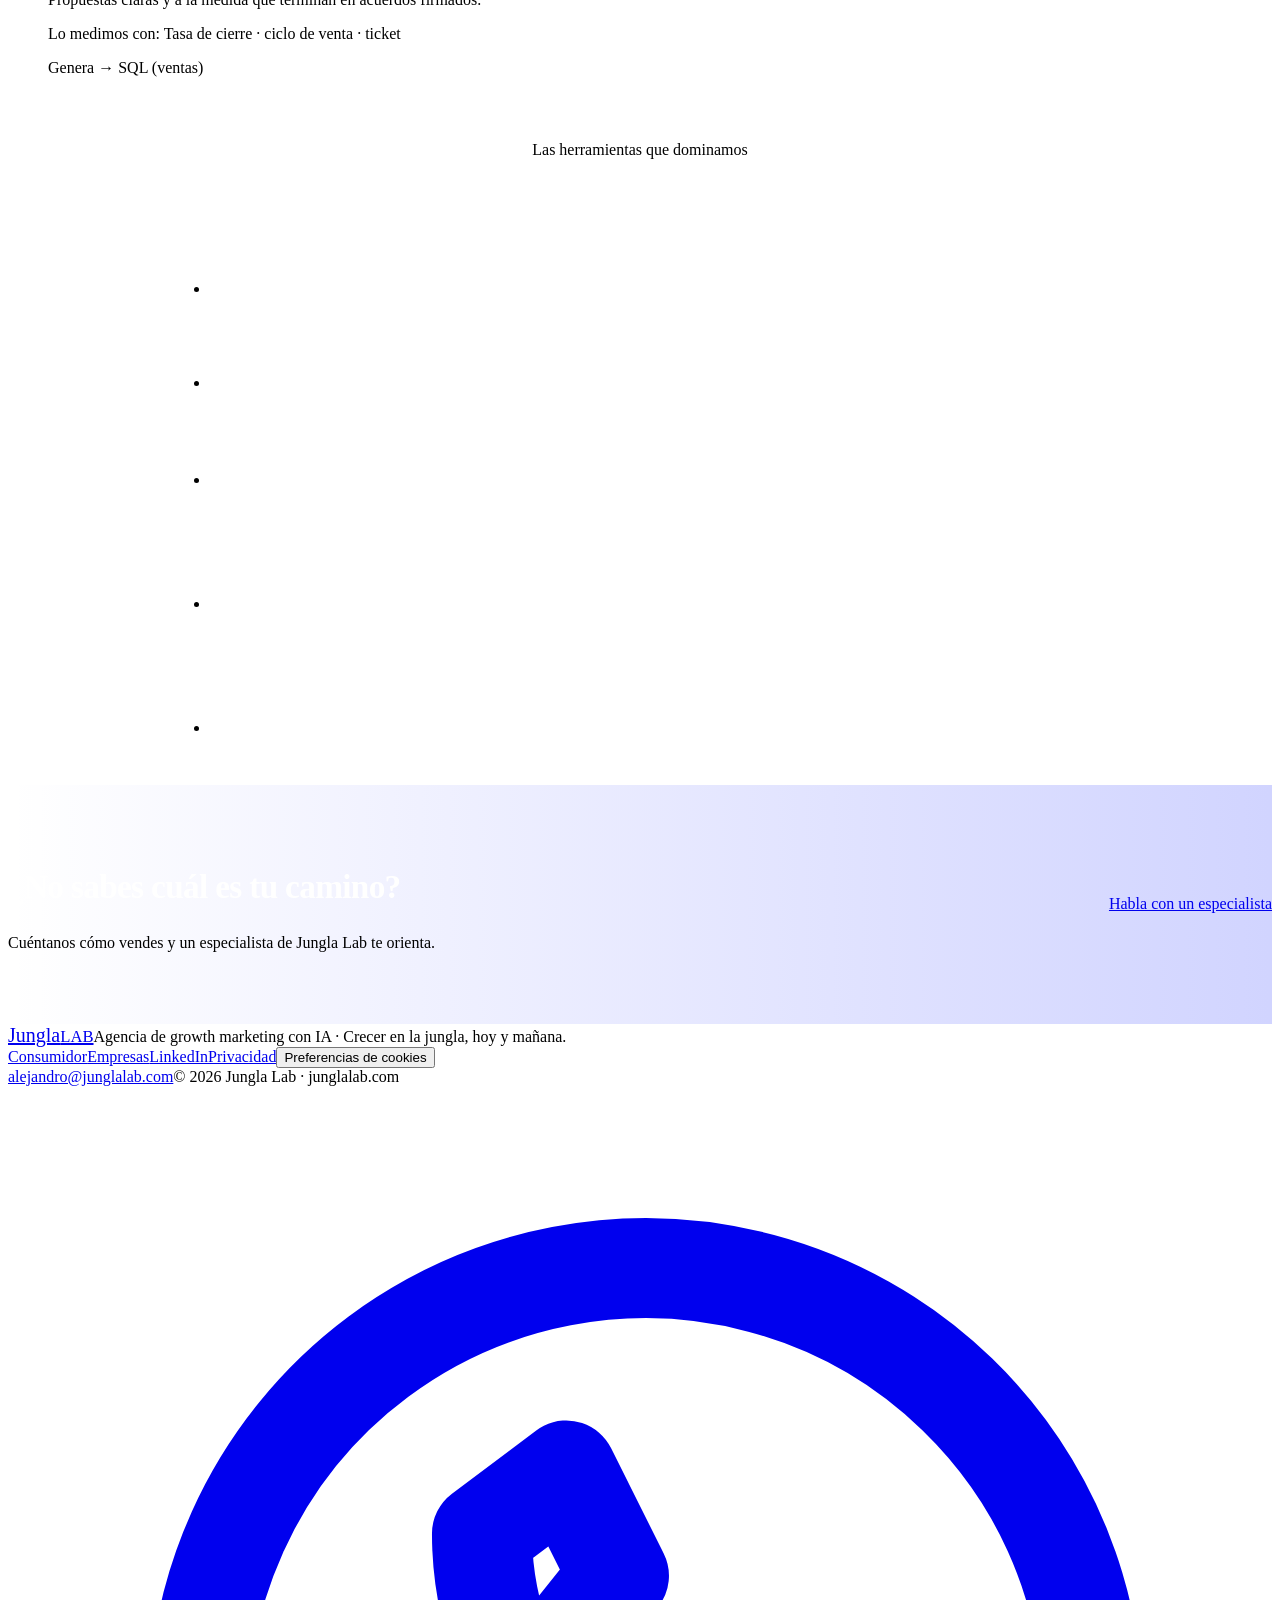
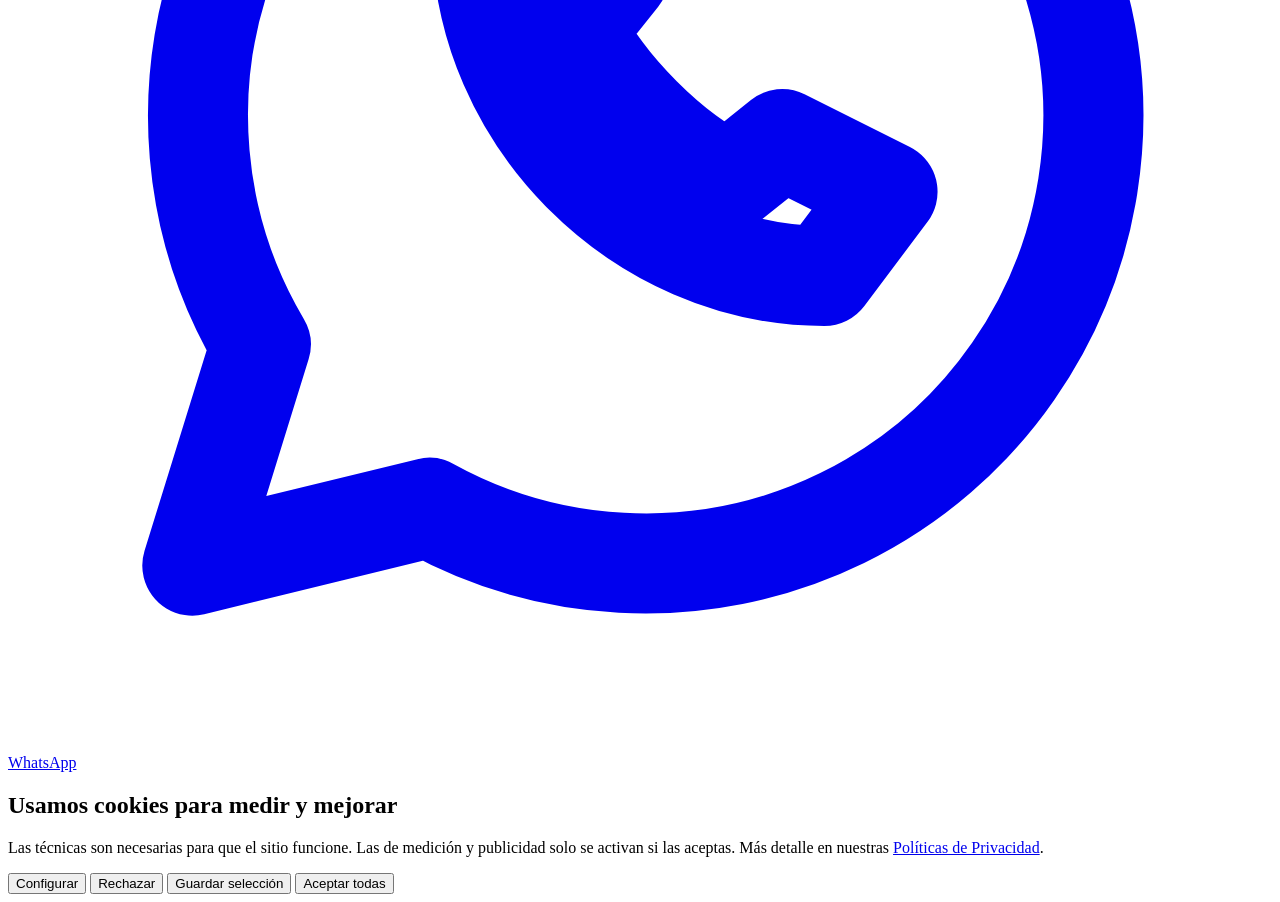
==== commit 4e30b7e1: "Prueba: agregar sección 'Cómo trabajamos' (funnel) a la home Se agrega el funnel de 5 etapas (Atracc" ====
--- a/index.html
+++ b/index.html
@@ -76,6 +76,21 @@
 <ul class="logo-grid"><li><img src="assets/f481ebb6825dc96e7771f41e760249ca.png" alt="IBM" style="--h:36px" loading="lazy" decoding="async"></li><li><img src="assets/5cc01a10f05b83561263694c236a2575.png" alt="Microsoft" style="--h:28px" loading="lazy" decoding="async"></li><li><img src="assets/67e5a4e0bf29d07a9c1a53b6cfb59dfe.png" alt="Google" style="--h:34px" loading="lazy" decoding="async"></li><li><img src="assets/8653ef2d4d10c534797a56df7ded0721.png" alt="Hewlett Packard Enterprise" style="--h:42px" loading="lazy" decoding="async"></li><li><img src="assets/96425c1ab920584526b894c31f541742.png" alt="Cisco" style="--h:46px" loading="lazy" decoding="async"></li><li><img src="assets/ac998d5f7bf73e5ec69ce2ec537c9ab7.png" alt="Lenovo" style="--h:26px" loading="lazy" decoding="async"></li><li><img src="assets/ec4347f53fc6929e2f4fc8775999ddfc.png" alt="Kyndryl" style="--h:32px" loading="lazy" decoding="async"></li><li><img src="assets/896801da045826bfc0f0bf5fa462125c.png" alt="Schneider Electric" style="--h:38px" loading="lazy" decoding="async"></li><li><img src="assets/a5cf684eec671c553cd98bbce014691d.png" alt="Canvia" style="--h:30px" loading="lazy" decoding="async"></li><li><img src="assets/dde16a04f157e8f5dbc98b4af540fbf5.png" alt="BVL" style="--h:32px" loading="lazy" decoding="async"></li></ul>
 </div>
 </section>
+<section class="section" aria-label="Cómo trabajamos">
+<div class="wrap">
+<div class="sec-head">
+<div><p class="eyebrow">Cómo trabajamos</p><h2 class="h2">En la jungla gana quien <span class="hl">tiene un sistema</span>.</h2></div>
+<p class="lead">No improvisamos. Cada etapa tiene un objetivo, una métrica y un responsable, desde que te descubren hasta que te compran.</p>
+</div>
+<ol class="funnel">
+<li class="stage"><div class="stage__node"><span class="stage__num">01</span><span class="stage__line"></span></div><div class="stage__card card"><span class="stage__name">Atracción</span><h3>Te encuentran</h3><p>Tu marca aparece donde está tu cliente ideal, con mensajes que lo hacen detenerse.</p><p class="stage__kpi">Lo medimos con: Alcance · visitas · interacción</p><span class="stage__out">Genera → Visitantes</span></div></li>
+<li class="stage"><div class="stage__node"><span class="stage__num">02</span><span class="stage__line"></span></div><div class="stage__card card"><span class="stage__name">Registro</span><h3>Te dejan sus datos</h3><p>Convertimos visitas en contactos reales con páginas y ofertas que valen la pena.</p><p class="stage__kpi">Lo medimos con: Conversión · costo por lead</p><span class="stage__out">Genera → Leads</span></div></li>
+<li class="stage"><div class="stage__node"><span class="stage__num">03</span><span class="stage__line"></span></div><div class="stage__card card"><span class="stage__name">Maduración</span><h3>Confían en ti</h3><p>Con contenido útil y seguimiento automático, te vuelves la opción lógica.</p><p class="stage__kpi">Lo medimos con: Puntaje de interés · respuesta</p><span class="stage__out">Genera → MQL (contactos calificados)</span></div></li>
+<li class="stage"><div class="stage__node"><span class="stage__num">04</span><span class="stage__line"></span></div><div class="stage__card card"><span class="stage__name">Calificación</span><h3>Están listos</h3><p>Tu equipo solo conversa con quienes tienen interés, presupuesto y urgencia.</p><p class="stage__kpi">Lo medimos con: Oportunidades · tiempo de respuesta</p><span class="stage__out">Genera → Oportunidades</span></div></li>
+<li class="stage stage--last"><div class="stage__node"><span class="stage__num">05</span></div><div class="stage__card card"><span class="stage__name">Venta</span><h3>Te compran</h3><p>Propuestas claras y a la medida que terminan en acuerdos firmados.</p><p class="stage__kpi">Lo medimos con: Tasa de cierre · ciclo de venta · ticket</p><span class="stage__out">Genera → SQL (ventas)</span></div></li>
+</ol>
+</div>
+</section>
 <section class="pre-tools" aria-label="Herramientas">
 <div class="wrap"><p class="tools-label">Las herramientas que dominamos</p><ul class="tools"><li><img src="assets/img/herramientas/meta.png" alt="Meta" width="420" height="119" style="--h:28px" loading="lazy" decoding="async"></li><li><img src="assets/img/herramientas/linkedin.png" alt="LinkedIn Ads" width="420" height="90" style="--h:26px" loading="lazy" decoding="async"></li><li><img src="assets/img/herramientas/claude.png" alt="Claude" width="420" height="93" style="--h:26px" loading="lazy" decoding="async"></li><li><img src="assets/img/herramientas/googleads.png" alt="Google Ads" width="96" height="120" style="--h:46px" loading="lazy" decoding="async"></li><li><img src="assets/img/herramientas/ga4.png" alt="Google Analytics 4" width="390" height="120" style="--h:34px" loading="lazy" decoding="async"></li></ul></div>
 </section>
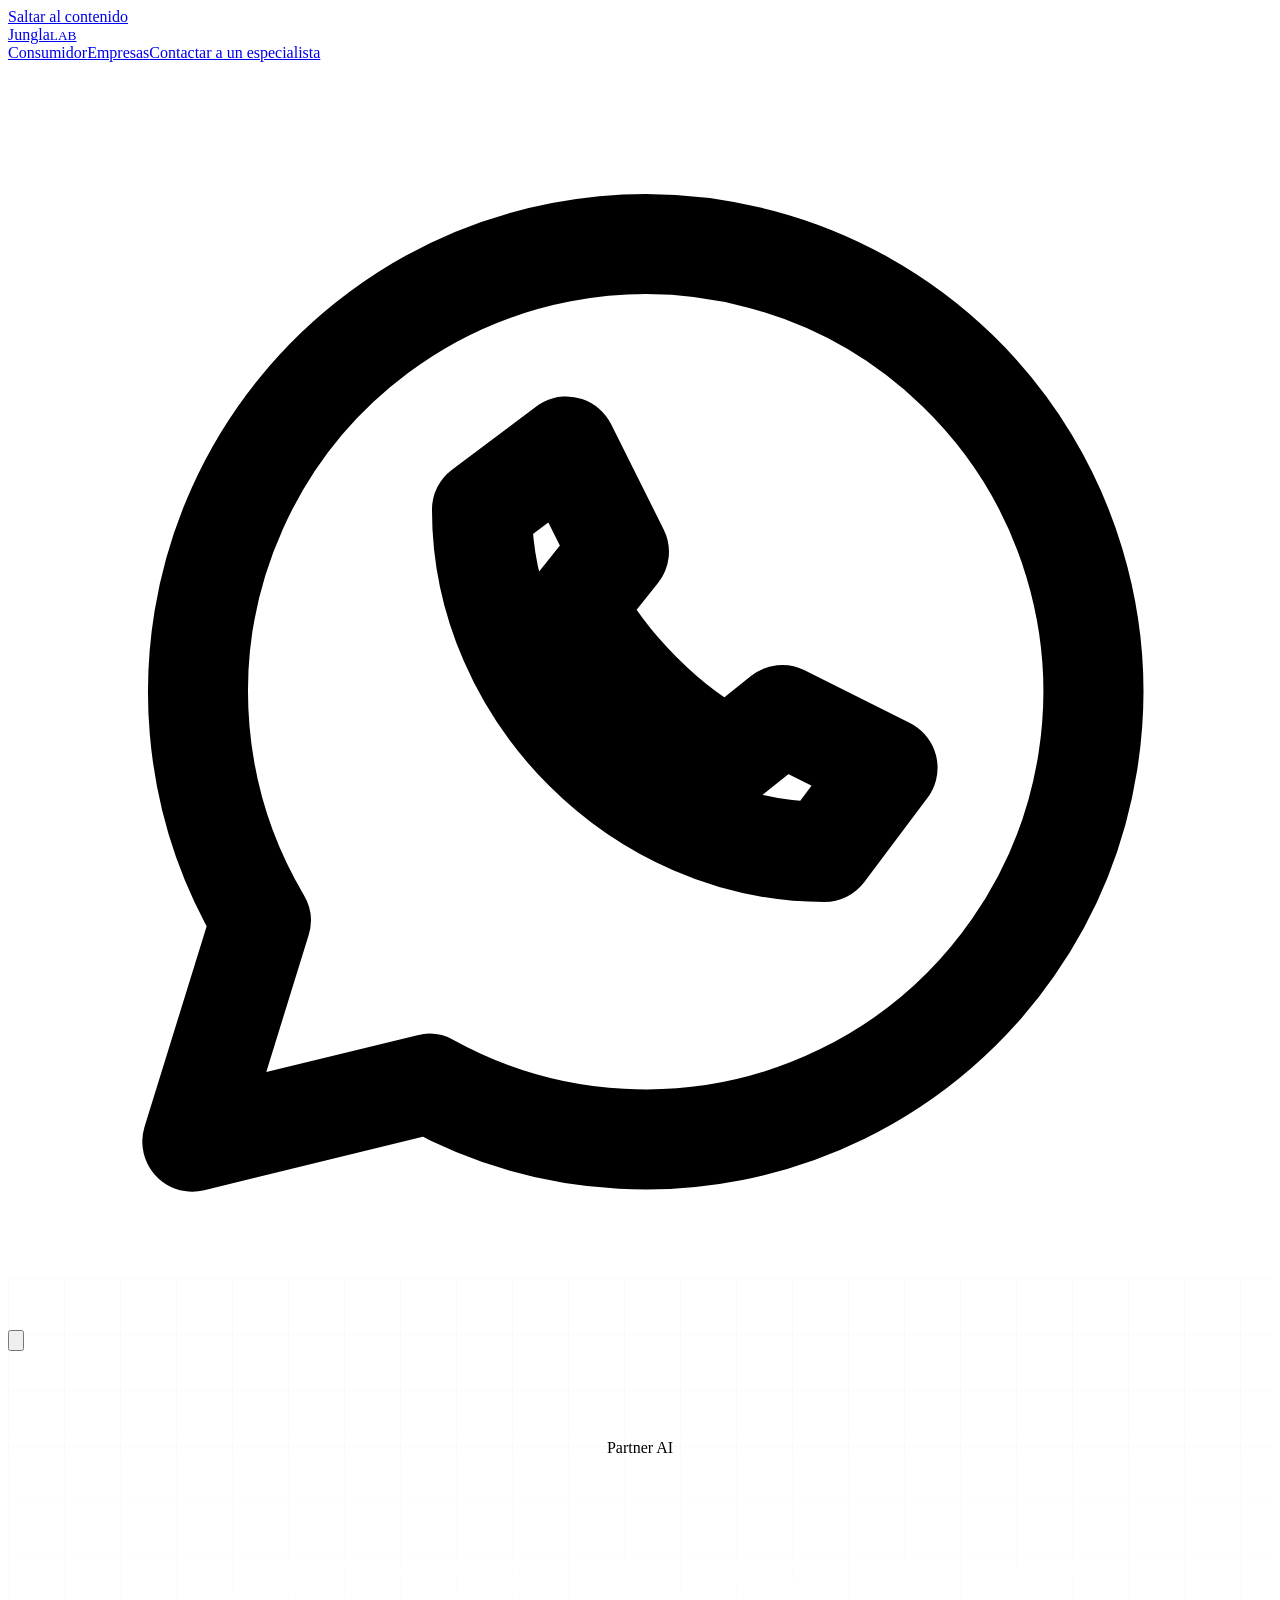
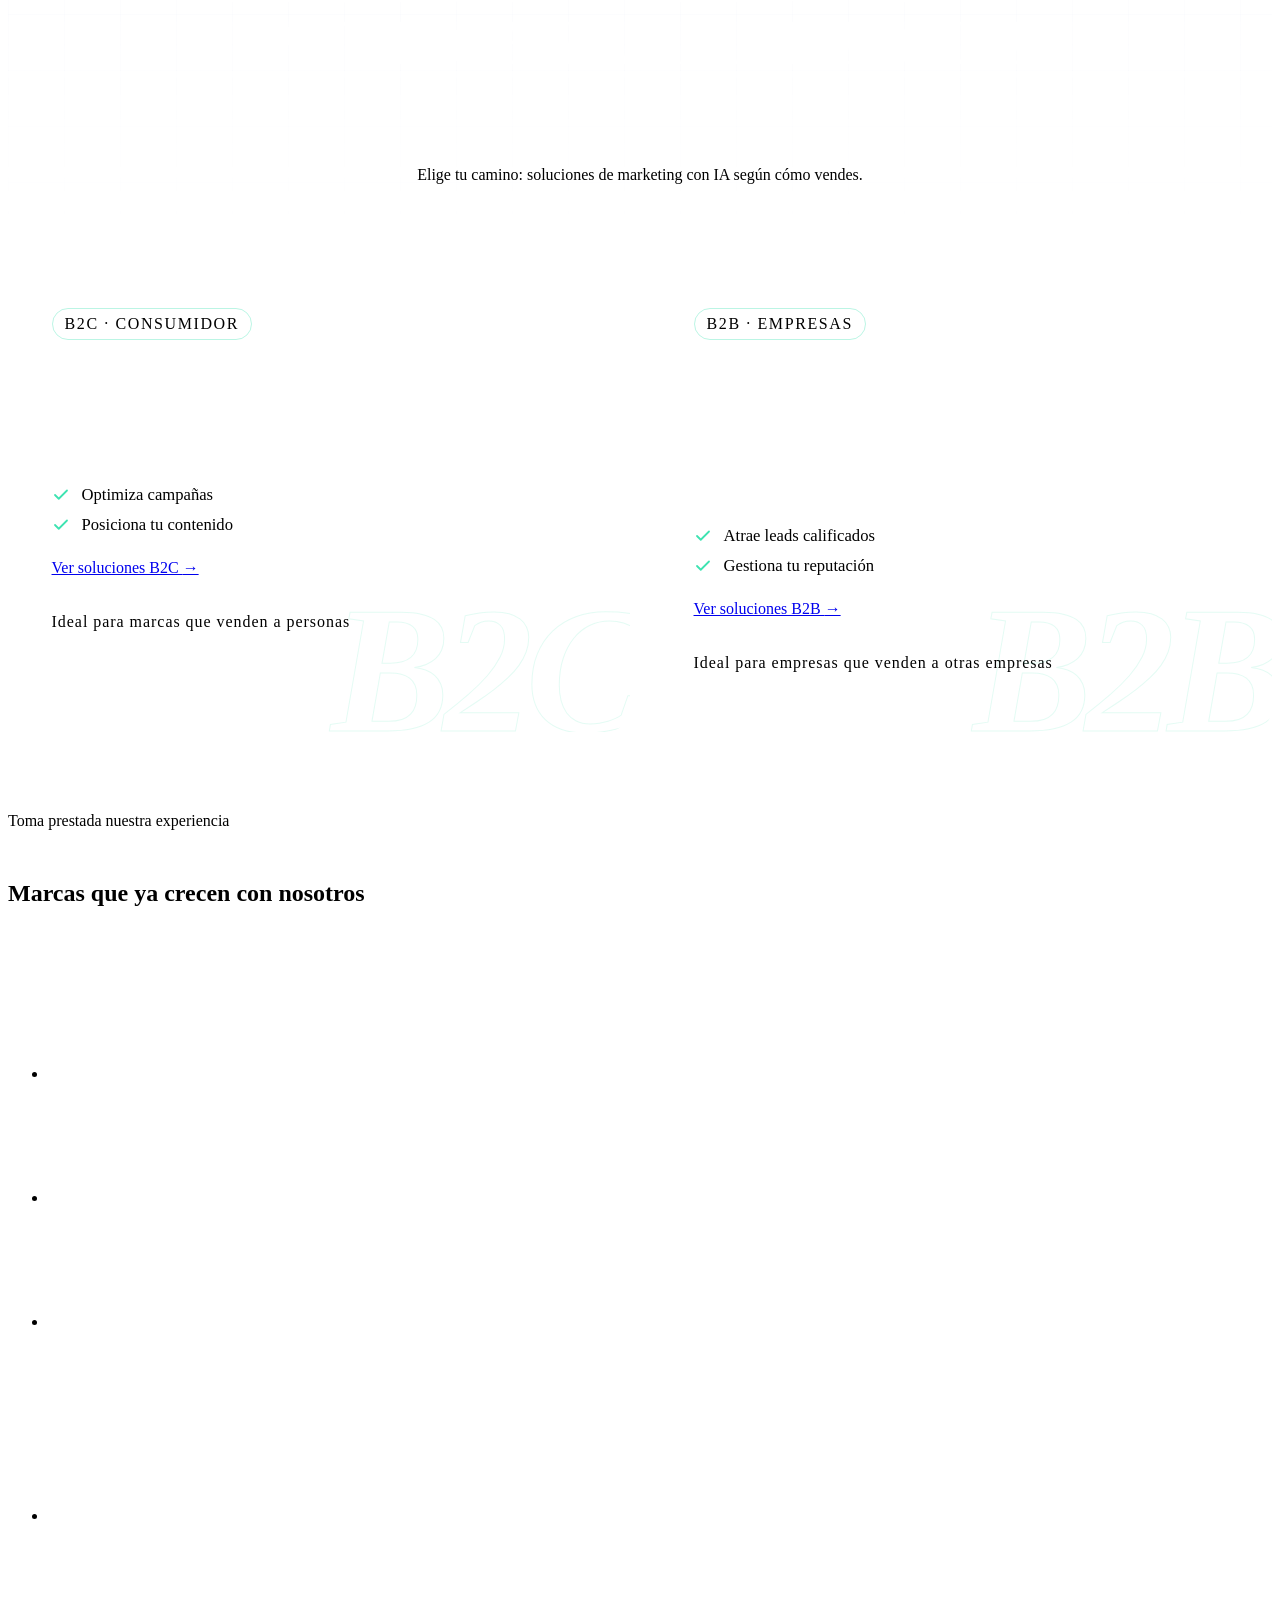
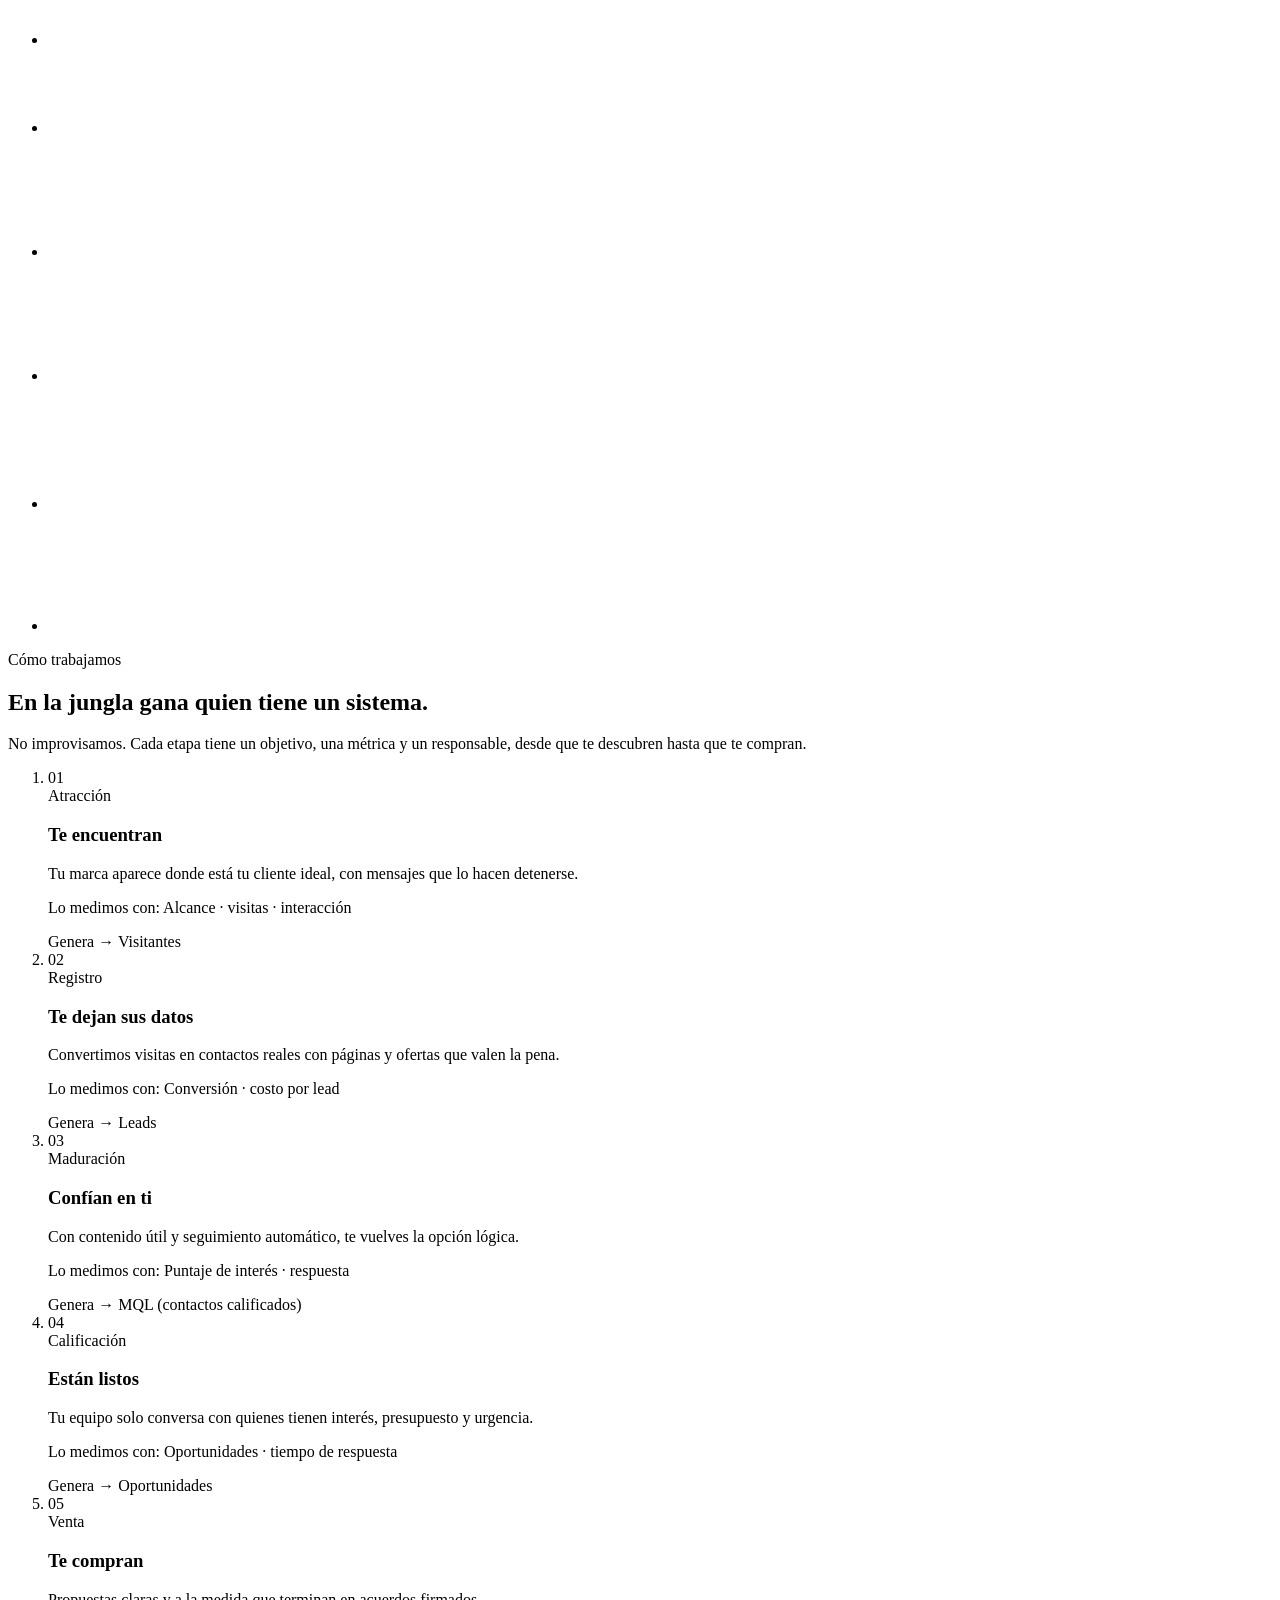
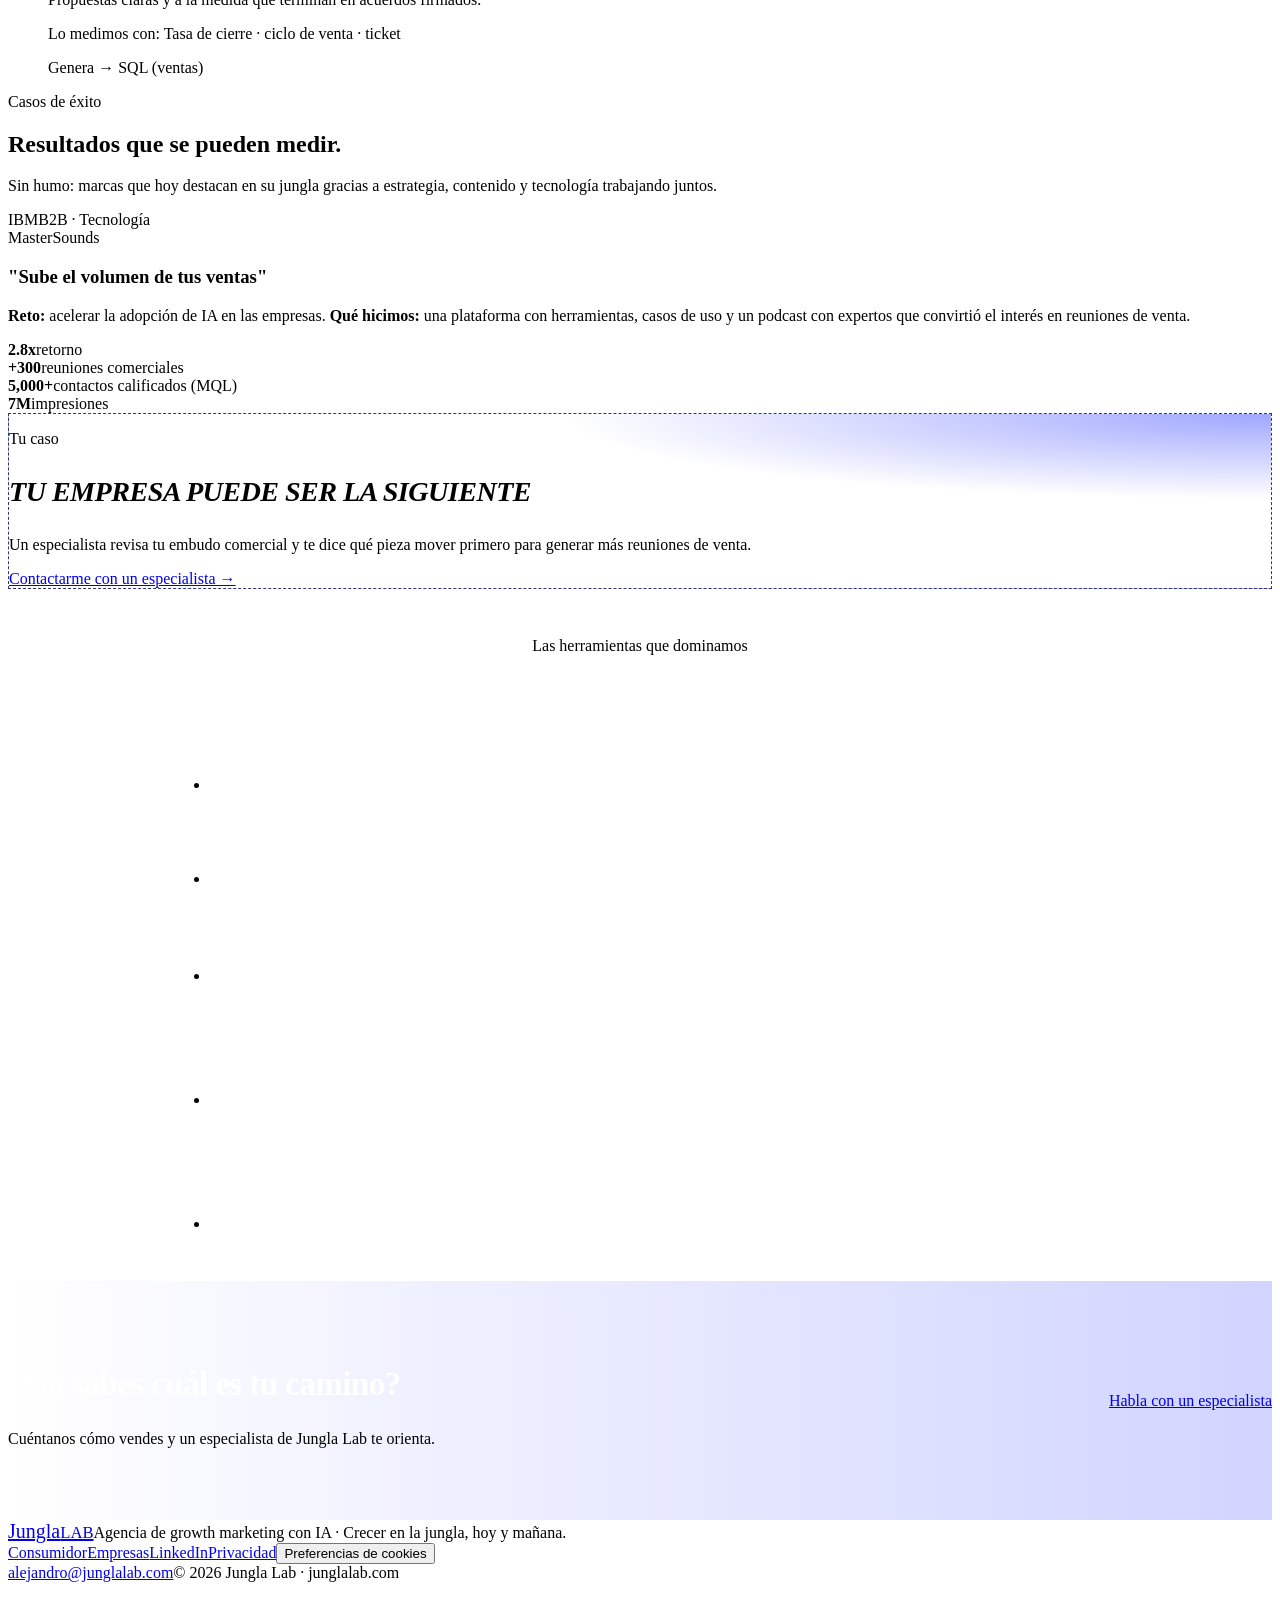
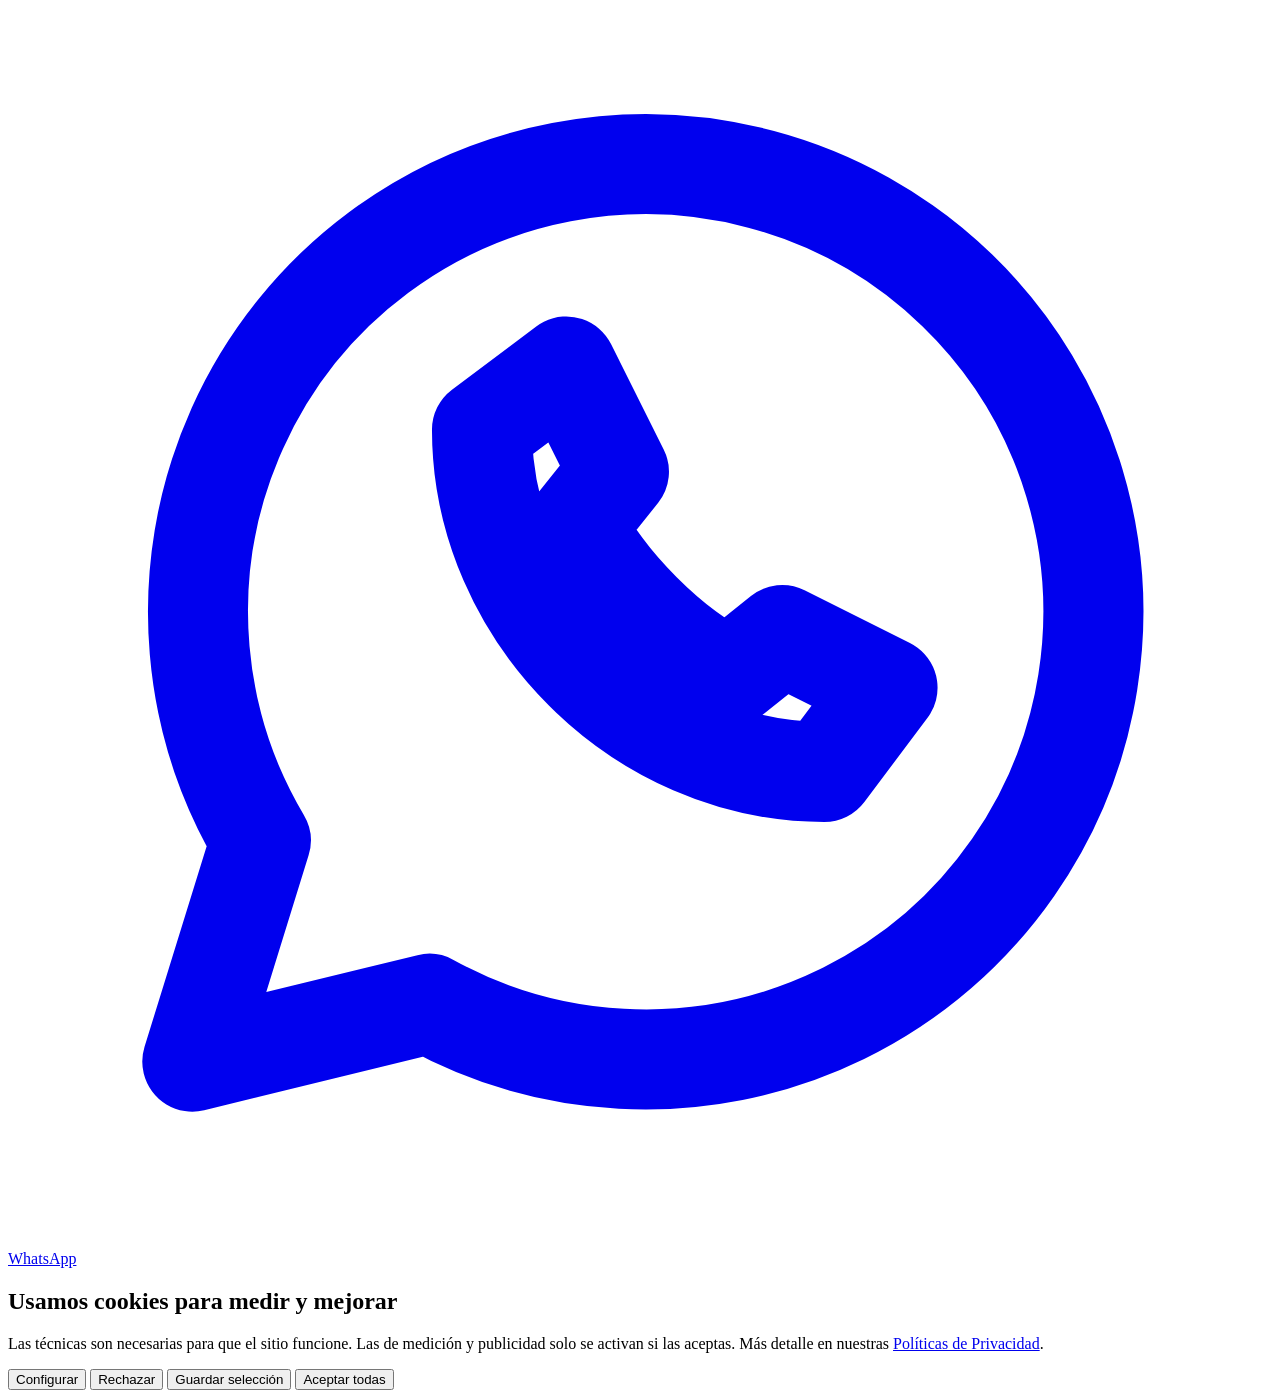
==== commit ba66da16: "Prueba: agregar sección de casos de éxito (IBM/MasterSounds) a la home Se agrega la sección "Resulta" ====
--- a/index.html
+++ b/index.html
@@ -91,6 +91,27 @@
 </ol>
 </div>
 </section>
+<section class="section" aria-label="Casos de éxito" style="background:radial-gradient(ellipse 45% 60% at 100% 100%, rgba(45,59,255,.22) 0%, rgba(6,8,25,0) 70%), var(--bg)">
+<div class="wrap">
+<div class="sec-head">
+<div><p class="eyebrow">Casos de éxito</p><h2 class="h2">Resultados que <span class="hl">se pueden medir</span>.</h2></div>
+<p class="lead">Sin humo: marcas que hoy destacan en su jungla gracias a estrategia, contenido y tecnología trabajando juntos.</p>
+</div>
+<div class="cases">
+<article class="case">
+<div class="case__top"><span class="case__brand">IBM</span><span class="chip chip--gray">B2B · Tecnología</span></div>
+<div class="case__txt"><span class="case__proj">MasterSounds</span><h3>"Sube el volumen de tus ventas"</h3><p><b>Reto:</b> acelerar la adopción de IA en las empresas. <b>Qué hicimos:</b> una plataforma con herramientas, casos de uso y un podcast con expertos que convirtió el interés en reuniones de venta.</p></div>
+<div class="kpis" style="grid-template-columns:repeat(2,minmax(0,1fr))"><div class="kpi"><b style="color:var(--accent)">2.8x</b><span>retorno</span></div><div class="kpi"><b>+300</b><span>reuniones comerciales</span></div><div class="kpi"><b>5,000+</b><span>contactos calificados (MQL)</span></div><div class="kpi"><b>7M</b><span>impresiones</span></div></div>
+</article>
+<article class="case" style="border:1px dashed #2f377c;background:radial-gradient(ellipse 80% 70% at 100% 0%, rgba(45,59,255,.45) 0%, rgba(45,59,255,0) 70%), rgba(255,255,255,.02)">
+<p class="eyebrow">Tu caso</p>
+<h3 style="font-size:clamp(22px,2.2vw,30px);font-style:italic;text-transform:uppercase;letter-spacing:-.02em">Tu empresa puede ser <span class="hl">la siguiente</span></h3>
+<p>Un especialista revisa tu embudo comercial y te dice qué pieza mover primero para generar más reuniones de venta.</p>
+<a class="btn" href="#contacto" style="margin-top:auto;align-self:flex-start" data-cta="case-wa">Contactarme con un especialista →</a>
+</article>
+</div>
+</div>
+</section>
 <section class="pre-tools" aria-label="Herramientas">
 <div class="wrap"><p class="tools-label">Las herramientas que dominamos</p><ul class="tools"><li><img src="assets/img/herramientas/meta.png" alt="Meta" width="420" height="119" style="--h:28px" loading="lazy" decoding="async"></li><li><img src="assets/img/herramientas/linkedin.png" alt="LinkedIn Ads" width="420" height="90" style="--h:26px" loading="lazy" decoding="async"></li><li><img src="assets/img/herramientas/claude.png" alt="Claude" width="420" height="93" style="--h:26px" loading="lazy" decoding="async"></li><li><img src="assets/img/herramientas/googleads.png" alt="Google Ads" width="96" height="120" style="--h:46px" loading="lazy" decoding="async"></li><li><img src="assets/img/herramientas/ga4.png" alt="Google Analytics 4" width="390" height="120" style="--h:34px" loading="lazy" decoding="async"></li></ul></div>
 </section>
